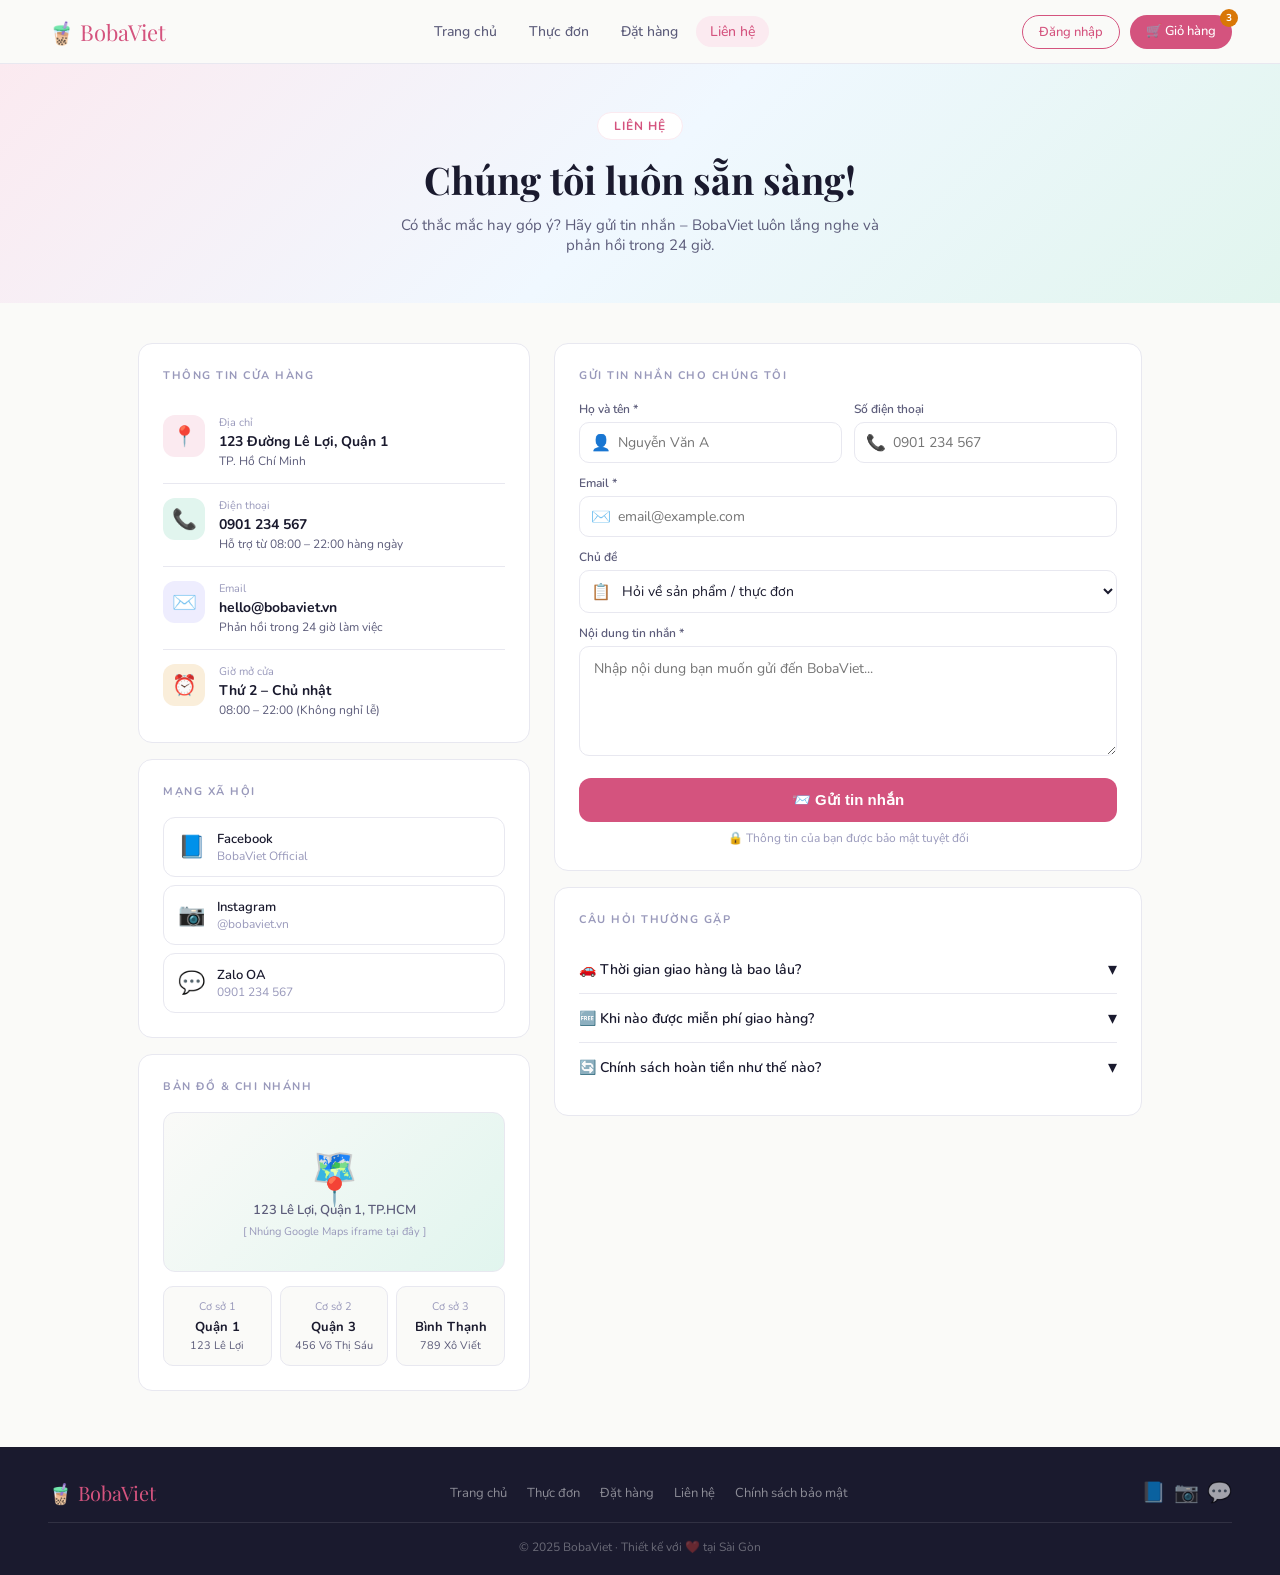
==== contact.html @ d5022494 "upcode" ====
<!DOCTYPE html>
<html lang="vi">
<head>
<meta charset="UTF-8" />
<meta name="viewport" content="width=device-width, initial-scale=1.0" />
<title>Liên Hệ – BobaViet</title>
<link rel="preconnect" href="https://fonts.googleapis.com" />
<link rel="preconnect" href="https://fonts.gstatic.com" crossorigin />
<link href="https://fonts.googleapis.com/css2?family=Playfair+Display:ital,wght@0,700;1,400&family=Nunito:wght@400;500;600;700&display=swap" rel="stylesheet" />
<style>
  *, *::before, *::after { box-sizing: border-box; margin: 0; padding: 0; }
  :root {
    --pink:#D4537E; --pink-lt:#FBEAF0; --pink-dk:#8C2A4B;
    --teal:#1A8C6E; --teal-lt:#E1F5EE;
    --amber:#D97706; --amber-lt:#FAEEDA;
    --purple:#534AB7; --purple-lt:#EEEDFE;
    --text:#1A1A2E; --text-s:#5C5C7A; --text-t:#9999BB;
    --bg:#FAFAF8; --white:#FFFFFF; --border:#E8E8F0;
    --shadow:0 4px 24px rgba(212,83,126,.12); --r:14px;
  }
  body { font-family:'Nunito',sans-serif; background:var(--bg); color:var(--text); }
  a { text-decoration:none; color:inherit; }

  /* NAV */
  nav { position:sticky;top:0;z-index:100;background:rgba(250,250,248,.92);backdrop-filter:blur(12px);border-bottom:1px solid var(--border);padding:0 48px;display:flex;align-items:center;justify-content:space-between;height:64px; }
  .nav-logo { font-family:'Playfair Display',serif;font-size:22px;color:var(--pink); }
  .nav-links { display:flex;gap:4px; }
  .nav-links a { font-size:14px;font-weight:500;padding:6px 14px;border-radius:30px;color:var(--text-s);transition:.2s; }
  .nav-links a:hover,.nav-links a.active { background:var(--pink-lt);color:var(--pink); }
  .nav-actions { display:flex;gap:10px; }
  .btn-login { font-size:13px;font-weight:500;padding:7px 16px;border-radius:30px;color:var(--pink);border:1.5px solid var(--pink); }
  .btn-cart { font-size:13px;font-weight:500;padding:7px 16px;border-radius:30px;background:var(--pink);color:#fff;position:relative; }
  .cart-badge { position:absolute;top:-6px;right:-6px;width:18px;height:18px;border-radius:50%;background:var(--amber);color:#fff;font-size:10px;font-weight:700;display:flex;align-items:center;justify-content:center; }

  /* PAGE HERO */
  .page-hero { background:linear-gradient(135deg,var(--pink-lt) 0%,#F0F8FF 50%,var(--teal-lt) 100%);padding:48px;text-align:center; }
  .page-hero .tag { display:inline-block;background:var(--white);border:1px solid var(--pink-lt);border-radius:30px;padding:5px 16px;font-size:12px;font-weight:700;color:var(--pink);letter-spacing:1px;text-transform:uppercase;margin-bottom:14px; }
  .page-hero h1 { font-family:'Playfair Display',serif;font-size:38px;color:var(--text);margin-bottom:10px; }
  .page-hero p { font-size:15px;color:var(--text-s);max-width:500px;margin:0 auto; }

  /* LAYOUT */
  .contact-layout { display:grid;grid-template-columns:1fr 1.5fr;gap:24px;padding:40px 48px;max-width:1100px;margin:0 auto;align-items:start; }

  /* INFO CARD */
  .card { background:var(--white);border:1.5px solid var(--border);border-radius:var(--r);padding:24px;margin-bottom:16px; }
  .card-title { font-size:11px;font-weight:700;letter-spacing:1.5px;text-transform:uppercase;color:var(--text-t);margin-bottom:18px; }

  .info-item { display:flex;align-items:flex-start;gap:14px;padding:14px 0;border-bottom:1px solid var(--border); }
  .info-item:last-child { border-bottom:none;padding-bottom:0; }
  .info-icon { width:42px;height:42px;border-radius:12px;display:flex;align-items:center;justify-content:center;font-size:20px;flex-shrink:0; }
  .info-label { font-size:11px;color:var(--text-t);margin-bottom:2px; }
  .info-val { font-size:14px;font-weight:700;color:var(--text); }
  .info-sub { font-size:12px;color:var(--text-s);margin-top:2px; }

  /* SOCIAL */
  .social-grid { display:flex;flex-direction:column;gap:8px; }
  .social-btn { display:flex;align-items:center;gap:12px;padding:12px 14px;border:1.5px solid var(--border);border-radius:12px;cursor:pointer;transition:.2s; }
  .social-btn:hover { border-color:var(--pink);background:var(--pink-lt); }
  .social-icon { font-size:22px; }
  .social-name { font-size:13px;font-weight:600; }
  .social-handle { font-size:12px;color:var(--text-t); }

  /* BRANCHES */
  .branch-grid { display:grid;grid-template-columns:repeat(3,1fr);gap:8px; }
  .branch-card { background:var(--bg);border:1.5px solid var(--border);border-radius:10px;padding:12px;text-align:center;cursor:pointer;transition:.2s; }
  .branch-card:hover { border-color:var(--pink);background:var(--pink-lt); }
  .branch-num { font-size:11px;color:var(--text-t);margin-bottom:4px; }
  .branch-name { font-size:13px;font-weight:700; }
  .branch-addr { font-size:11px;color:var(--text-s);margin-top:2px; }

  /* FORM */
  .form-grid { display:grid;grid-template-columns:1fr 1fr;gap:12px; }
  .field { margin-bottom:12px; }
  .field label { display:block;font-size:12px;font-weight:600;color:var(--text-s);margin-bottom:5px; }
  .input-wrap { position:relative; }
  .input-wrap .ico { position:absolute;left:12px;top:50%;transform:translateY(-50%);font-size:16px; }
  .input-wrap input, .input-wrap select {
    width:100%;padding:10px 14px 10px 38px;
    border:1.5px solid var(--border);border-radius:10px;
    font-size:14px;font-family:inherit;background:var(--white);color:var(--text);transition:.2s;
  }
  .input-wrap input:focus,.input-wrap select:focus { outline:none;border-color:var(--pink);box-shadow:0 0 0 3px var(--pink-lt); }
  textarea { width:100%;padding:12px 14px;border:1.5px solid var(--border);border-radius:10px;font-size:14px;font-family:inherit;resize:vertical;min-height:110px;color:var(--text);transition:.2s; }
  textarea:focus { outline:none;border-color:var(--pink);box-shadow:0 0 0 3px var(--pink-lt); }

  .btn-submit { width:100%;padding:13px;background:var(--pink);color:#fff;border:none;border-radius:12px;font-size:15px;font-weight:700;cursor:pointer;transition:.2s;margin-top:4px; }
  .btn-submit:hover { background:var(--pink-dk);transform:translateY(-2px);box-shadow:0 4px 20px rgba(212,83,126,.35); }

  .secure-note { text-align:center;font-size:12px;color:var(--text-t);margin-top:8px; }

  .success-box { display:none;background:var(--teal-lt);border:1.5px solid #97C459;border-radius:12px;padding:14px 16px;margin-top:12px; }
  .success-box strong { display:block;font-size:14px;color:var(--teal);margin-bottom:4px; }
  .success-box p { font-size:12px;color:#3B6D11; }

  /* MAP */
  .map-box { background:linear-gradient(135deg,var(--bg),var(--teal-lt));border:1.5px solid var(--border);border-radius:12px;height:160px;display:flex;align-items:center;justify-content:center;margin-bottom:14px;position:relative;overflow:hidden; }
  .map-placeholder { text-align:center; }
  .map-placeholder .map-icon { font-size:36px;margin-bottom:8px; }
  .map-placeholder p { font-size:13px;font-weight:600;color:var(--text-s); }
  .map-placeholder span { font-size:11px;color:var(--text-t); }
  .map-pin { position:absolute;font-size:28px;animation:bounce 2s ease-in-out infinite; }
  @keyframes bounce { 0%,100%{transform:translateY(0)} 50%{transform:translateY(-8px)} }

  footer { background:var(--text);color:rgba(255,255,255,.6);padding:32px 48px 20px; }
  .footer-inner { display:flex;justify-content:space-between;align-items:center;margin-bottom:16px;flex-wrap:wrap;gap:12px; }
  .footer-logo { font-family:'Playfair Display',serif;font-size:20px;color:var(--pink); }
  .footer-links { display:flex;gap:20px; }
  .footer-links a { font-size:13px;color:rgba(255,255,255,.5);transition:.2s; }
  .footer-links a:hover { color:var(--pink); }
  .footer-bottom { border-top:1px solid rgba(255,255,255,.1);padding-top:16px;text-align:center;font-size:12px;color:rgba(255,255,255,.35); }
</style>
</head>
<body>

<nav>
  <div class="nav-logo">🧋 BobaViet</div>
  <div class="nav-links">
    <a href="index.html">Trang chủ</a>
    <a href="menu.html">Thực đơn</a>
    <a href="order.html">Đặt hàng</a>
    <a href="contact.html" class="active">Liên hệ</a>
  </div>
  <div class="nav-actions">
    <a href="login.html" class="btn-login">Đăng nhập</a>
    <a href="order.html" class="btn-cart">🛒 Giỏ hàng <span class="cart-badge">3</span></a>
  </div>
</nav>

<!-- HERO -->
<div class="page-hero">
  <div class="tag">Liên hệ</div>
  <h1>Chúng tôi luôn sẵn sàng!</h1>
  <p>Có thắc mắc hay góp ý? Hãy gửi tin nhắn – BobaViet luôn lắng nghe và phản hồi trong 24 giờ.</p>
</div>

<div class="contact-layout">
  <!-- LEFT: INFO -->
  <div>
    <div class="card">
      <div class="card-title">Thông tin cửa hàng</div>
      <div class="info-item">
        <div class="info-icon" style="background:var(--pink-lt);">📍</div>
        <div>
          <div class="info-label">Địa chỉ</div>
          <div class="info-val">123 Đường Lê Lợi, Quận 1</div>
          <div class="info-sub">TP. Hồ Chí Minh</div>
        </div>
      </div>
      <div class="info-item">
        <div class="info-icon" style="background:var(--teal-lt);">📞</div>
        <div>
          <div class="info-label">Điện thoại</div>
          <div class="info-val">0901 234 567</div>
          <div class="info-sub">Hỗ trợ từ 08:00 – 22:00 hàng ngày</div>
        </div>
      </div>
      <div class="info-item">
        <div class="info-icon" style="background:var(--purple-lt);">✉️</div>
        <div>
          <div class="info-label">Email</div>
          <div class="info-val">hello@bobaviet.vn</div>
          <div class="info-sub">Phản hồi trong 24 giờ làm việc</div>
        </div>
      </div>
      <div class="info-item">
        <div class="info-icon" style="background:var(--amber-lt);">⏰</div>
        <div>
          <div class="info-label">Giờ mở cửa</div>
          <div class="info-val">Thứ 2 – Chủ nhật</div>
          <div class="info-sub">08:00 – 22:00 (Không nghỉ lễ)</div>
        </div>
      </div>
    </div>

    <div class="card">
      <div class="card-title">Mạng xã hội</div>
      <div class="social-grid">
        <div class="social-btn">
          <div class="social-icon">📘</div>
          <div>
            <div class="social-name">Facebook</div>
            <div class="social-handle">BobaViet Official</div>
          </div>
        </div>
        <div class="social-btn">
          <div class="social-icon">📷</div>
          <div>
            <div class="social-name">Instagram</div>
            <div class="social-handle">@bobaviet.vn</div>
          </div>
        </div>
        <div class="social-btn">
          <div class="social-icon">💬</div>
          <div>
            <div class="social-name">Zalo OA</div>
            <div class="social-handle">0901 234 567</div>
          </div>
        </div>
      </div>
    </div>

    <div class="card">
      <div class="card-title">Bản đồ & Chi nhánh</div>
      <div class="map-box">
        <div class="map-pin">📍</div>
        <div class="map-placeholder">
          <div class="map-icon">🗺️</div>
          <p>123 Lê Lợi, Quận 1, TP.HCM</p>
          <span>[ Nhúng Google Maps iframe tại đây ]</span>
        </div>
      </div>
      <div class="branch-grid">
        <div class="branch-card">
          <div class="branch-num">Cơ sở 1</div>
          <div class="branch-name">Quận 1</div>
          <div class="branch-addr">123 Lê Lợi</div>
        </div>
        <div class="branch-card">
          <div class="branch-num">Cơ sở 2</div>
          <div class="branch-name">Quận 3</div>
          <div class="branch-addr">456 Võ Thị Sáu</div>
        </div>
        <div class="branch-card">
          <div class="branch-num">Cơ sở 3</div>
          <div class="branch-name">Bình Thạnh</div>
          <div class="branch-addr">789 Xô Viết</div>
        </div>
      </div>
    </div>
  </div>

  <!-- RIGHT: FORM -->
  <div>
    <div class="card">
      <div class="card-title">Gửi tin nhắn cho chúng tôi</div>
      <div class="form-grid">
        <div class="field">
          <label>Họ và tên *</label>
          <div class="input-wrap">
            <span class="ico">👤</span>
            <input type="text" placeholder="Nguyễn Văn A" />
          </div>
        </div>
        <div class="field">
          <label>Số điện thoại</label>
          <div class="input-wrap">
            <span class="ico">📞</span>
            <input type="text" placeholder="0901 234 567" />
          </div>
        </div>
      </div>
      <div class="field">
        <label>Email *</label>
        <div class="input-wrap">
          <span class="ico">✉️</span>
          <input type="email" placeholder="email@example.com" />
        </div>
      </div>
      <div class="field">
        <label>Chủ đề</label>
        <div class="input-wrap">
          <span class="ico">📋</span>
          <select>
            <option>Hỏi về sản phẩm / thực đơn</option>
            <option>Khiếu nại đơn hàng</option>
            <option>Hợp tác / nhượng quyền</option>
            <option>Góp ý dịch vụ</option>
            <option>Khác</option>
          </select>
        </div>
      </div>
      <div class="field">
        <label>Nội dung tin nhắn *</label>
        <textarea placeholder="Nhập nội dung bạn muốn gửi đến BobaViet..."></textarea>
      </div>
      <button class="btn-submit" onclick="sendMessage()">📨 Gửi tin nhắn</button>
      <div class="secure-note">🔒 Thông tin của bạn được bảo mật tuyệt đối</div>

      <div class="success-box" id="success-box">
        <strong>✅ Gửi thành công!</strong>
        <p>Cảm ơn bạn đã liên hệ. Đội ngũ BobaViet sẽ phản hồi trong vòng 24 giờ.</p>
      </div>
    </div>

    <!-- FAQ -->
    <div class="card">
      <div class="card-title">Câu hỏi thường gặp</div>
      <div id="faq-list">
        <div class="faq-item" style="border-bottom:1px solid var(--border);padding:12px 0;cursor:pointer;" onclick="toggleFaq(this)">
          <div style="display:flex;justify-content:space-between;align-items:center;">
            <span style="font-size:14px;font-weight:600;">🚗 Thời gian giao hàng là bao lâu?</span>
            <span class="faq-arrow" style="font-size:18px;transition:.2s;">▾</span>
          </div>
          <div class="faq-answer" style="display:none;font-size:13px;color:var(--text-s);margin-top:8px;line-height:1.6;">Thông thường 30–45 phút tùy khu vực. Giờ cao điểm có thể lâu hơn. Chúng tôi sẽ thông báo qua SMS.</div>
        </div>
        <div class="faq-item" style="border-bottom:1px solid var(--border);padding:12px 0;cursor:pointer;" onclick="toggleFaq(this)">
          <div style="display:flex;justify-content:space-between;align-items:center;">
            <span style="font-size:14px;font-weight:600;">🆓 Khi nào được miễn phí giao hàng?</span>
            <span class="faq-arrow" style="font-size:18px;transition:.2s;">▾</span>
          </div>
          <div class="faq-answer" style="display:none;font-size:13px;color:var(--text-s);margin-top:8px;line-height:1.6;">Đơn hàng từ 100.000đ trở lên được miễn phí giao hàng trong bán kính 5km từ cửa hàng.</div>
        </div>
        <div class="faq-item" style="padding:12px 0;cursor:pointer;" onclick="toggleFaq(this)">
          <div style="display:flex;justify-content:space-between;align-items:center;">
            <span style="font-size:14px;font-weight:600;">🔄 Chính sách hoàn tiền như thế nào?</span>
            <span class="faq-arrow" style="font-size:18px;transition:.2s;">▾</span>
          </div>
          <div class="faq-answer" style="display:none;font-size:13px;color:var(--text-s);margin-top:8px;line-height:1.6;">Hoàn tiền 100% nếu sản phẩm không đúng yêu cầu hoặc chất lượng kém. Liên hệ hotline trong 30 phút nhận hàng.</div>
        </div>
      </div>
    </div>
  </div>
</div>

<footer>
  <div class="footer-inner">
    <div class="footer-logo">🧋 BobaViet</div>
    <div class="footer-links">
      <a href="index.html">Trang chủ</a>
      <a href="menu.html">Thực đơn</a>
      <a href="order.html">Đặt hàng</a>
      <a href="contact.html">Liên hệ</a>
      <a href="#">Chính sách bảo mật</a>
    </div>
    <div style="display:flex;gap:8px;">
      <span style="font-size:20px;cursor:pointer;">📘</span>
      <span style="font-size:20px;cursor:pointer;">📷</span>
      <span style="font-size:20px;cursor:pointer;">💬</span>
    </div>
  </div>
  <div class="footer-bottom">© 2025 BobaViet · Thiết kế với ❤️ tại Sài Gòn</div>
</footer>

<script>
  function sendMessage() {
    const box = document.getElementById('success-box');
    box.style.display = 'block';
    setTimeout(() => { box.style.display = 'none'; }, 5000);
  }
  function toggleFaq(item) {
    const answer = item.querySelector('.faq-answer');
    const arrow = item.querySelector('.faq-arrow');
    const open = answer.style.display === 'block';
    answer.style.display = open ? 'none' : 'block';
    arrow.style.transform = open ? 'rotate(0deg)' : 'rotate(180deg)';
  }
</script>
</body>
</html>
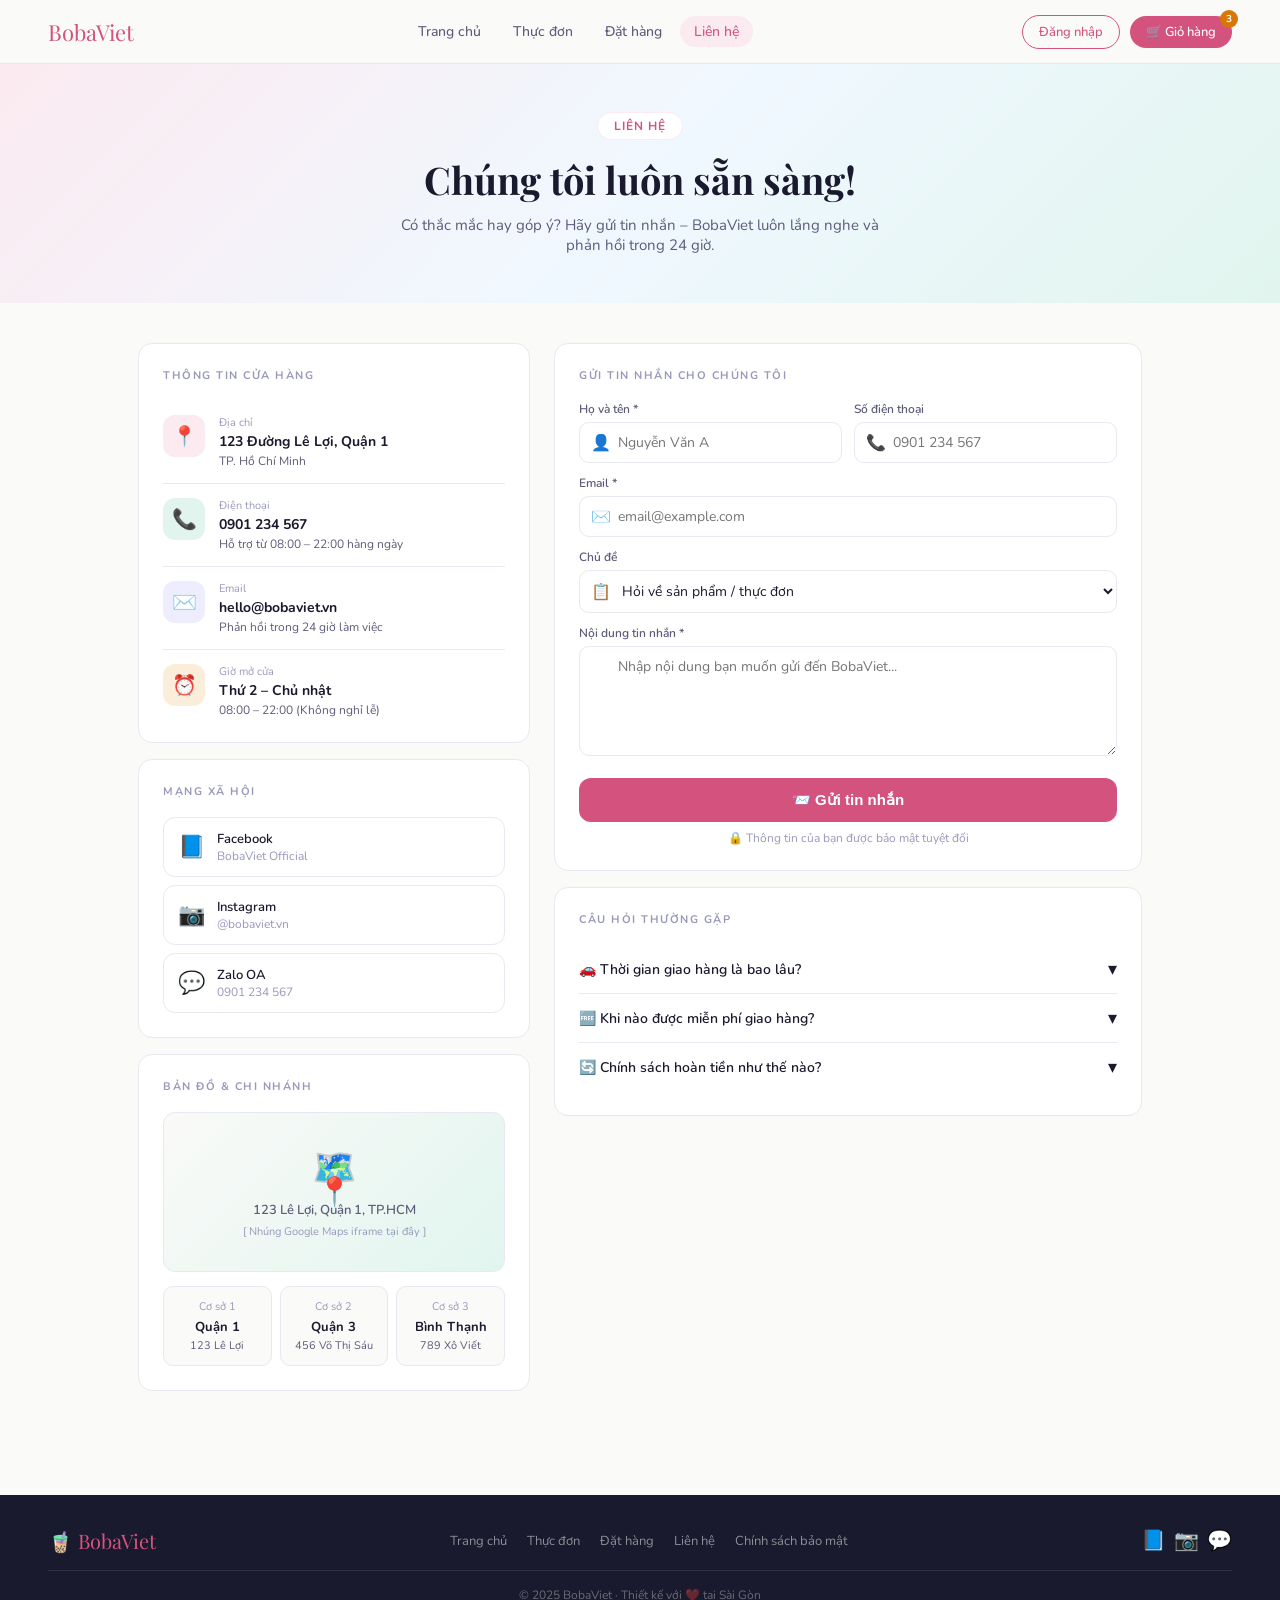
==== commit fda92d33: "upcode" ====
--- a/contact.html
+++ b/contact.html
@@ -7,113 +7,12 @@
 <link rel="preconnect" href="https://fonts.googleapis.com" />
 <link rel="preconnect" href="https://fonts.gstatic.com" crossorigin />
 <link href="https://fonts.googleapis.com/css2?family=Playfair+Display:ital,wght@0,700;1,400&family=Nunito:wght@400;500;600;700&display=swap" rel="stylesheet" />
-<style>
-  *, *::before, *::after { box-sizing: border-box; margin: 0; padding: 0; }
-  :root {
-    --pink:#D4537E; --pink-lt:#FBEAF0; --pink-dk:#8C2A4B;
-    --teal:#1A8C6E; --teal-lt:#E1F5EE;
-    --amber:#D97706; --amber-lt:#FAEEDA;
-    --purple:#534AB7; --purple-lt:#EEEDFE;
-    --text:#1A1A2E; --text-s:#5C5C7A; --text-t:#9999BB;
-    --bg:#FAFAF8; --white:#FFFFFF; --border:#E8E8F0;
-    --shadow:0 4px 24px rgba(212,83,126,.12); --r:14px;
-  }
-  body { font-family:'Nunito',sans-serif; background:var(--bg); color:var(--text); }
-  a { text-decoration:none; color:inherit; }
-
-  /* NAV */
-  nav { position:sticky;top:0;z-index:100;background:rgba(250,250,248,.92);backdrop-filter:blur(12px);border-bottom:1px solid var(--border);padding:0 48px;display:flex;align-items:center;justify-content:space-between;height:64px; }
-  .nav-logo { font-family:'Playfair Display',serif;font-size:22px;color:var(--pink); }
-  .nav-links { display:flex;gap:4px; }
-  .nav-links a { font-size:14px;font-weight:500;padding:6px 14px;border-radius:30px;color:var(--text-s);transition:.2s; }
-  .nav-links a:hover,.nav-links a.active { background:var(--pink-lt);color:var(--pink); }
-  .nav-actions { display:flex;gap:10px; }
-  .btn-login { font-size:13px;font-weight:500;padding:7px 16px;border-radius:30px;color:var(--pink);border:1.5px solid var(--pink); }
-  .btn-cart { font-size:13px;font-weight:500;padding:7px 16px;border-radius:30px;background:var(--pink);color:#fff;position:relative; }
-  .cart-badge { position:absolute;top:-6px;right:-6px;width:18px;height:18px;border-radius:50%;background:var(--amber);color:#fff;font-size:10px;font-weight:700;display:flex;align-items:center;justify-content:center; }
-
-  /* PAGE HERO */
-  .page-hero { background:linear-gradient(135deg,var(--pink-lt) 0%,#F0F8FF 50%,var(--teal-lt) 100%);padding:48px;text-align:center; }
-  .page-hero .tag { display:inline-block;background:var(--white);border:1px solid var(--pink-lt);border-radius:30px;padding:5px 16px;font-size:12px;font-weight:700;color:var(--pink);letter-spacing:1px;text-transform:uppercase;margin-bottom:14px; }
-  .page-hero h1 { font-family:'Playfair Display',serif;font-size:38px;color:var(--text);margin-bottom:10px; }
-  .page-hero p { font-size:15px;color:var(--text-s);max-width:500px;margin:0 auto; }
-
-  /* LAYOUT */
-  .contact-layout { display:grid;grid-template-columns:1fr 1.5fr;gap:24px;padding:40px 48px;max-width:1100px;margin:0 auto;align-items:start; }
-
-  /* INFO CARD */
-  .card { background:var(--white);border:1.5px solid var(--border);border-radius:var(--r);padding:24px;margin-bottom:16px; }
-  .card-title { font-size:11px;font-weight:700;letter-spacing:1.5px;text-transform:uppercase;color:var(--text-t);margin-bottom:18px; }
-
-  .info-item { display:flex;align-items:flex-start;gap:14px;padding:14px 0;border-bottom:1px solid var(--border); }
-  .info-item:last-child { border-bottom:none;padding-bottom:0; }
-  .info-icon { width:42px;height:42px;border-radius:12px;display:flex;align-items:center;justify-content:center;font-size:20px;flex-shrink:0; }
-  .info-label { font-size:11px;color:var(--text-t);margin-bottom:2px; }
-  .info-val { font-size:14px;font-weight:700;color:var(--text); }
-  .info-sub { font-size:12px;color:var(--text-s);margin-top:2px; }
-
-  /* SOCIAL */
-  .social-grid { display:flex;flex-direction:column;gap:8px; }
-  .social-btn { display:flex;align-items:center;gap:12px;padding:12px 14px;border:1.5px solid var(--border);border-radius:12px;cursor:pointer;transition:.2s; }
-  .social-btn:hover { border-color:var(--pink);background:var(--pink-lt); }
-  .social-icon { font-size:22px; }
-  .social-name { font-size:13px;font-weight:600; }
-  .social-handle { font-size:12px;color:var(--text-t); }
-
-  /* BRANCHES */
-  .branch-grid { display:grid;grid-template-columns:repeat(3,1fr);gap:8px; }
-  .branch-card { background:var(--bg);border:1.5px solid var(--border);border-radius:10px;padding:12px;text-align:center;cursor:pointer;transition:.2s; }
-  .branch-card:hover { border-color:var(--pink);background:var(--pink-lt); }
-  .branch-num { font-size:11px;color:var(--text-t);margin-bottom:4px; }
-  .branch-name { font-size:13px;font-weight:700; }
-  .branch-addr { font-size:11px;color:var(--text-s);margin-top:2px; }
-
-  /* FORM */
-  .form-grid { display:grid;grid-template-columns:1fr 1fr;gap:12px; }
-  .field { margin-bottom:12px; }
-  .field label { display:block;font-size:12px;font-weight:600;color:var(--text-s);margin-bottom:5px; }
-  .input-wrap { position:relative; }
-  .input-wrap .ico { position:absolute;left:12px;top:50%;transform:translateY(-50%);font-size:16px; }
-  .input-wrap input, .input-wrap select {
-    width:100%;padding:10px 14px 10px 38px;
-    border:1.5px solid var(--border);border-radius:10px;
-    font-size:14px;font-family:inherit;background:var(--white);color:var(--text);transition:.2s;
-  }
-  .input-wrap input:focus,.input-wrap select:focus { outline:none;border-color:var(--pink);box-shadow:0 0 0 3px var(--pink-lt); }
-  textarea { width:100%;padding:12px 14px;border:1.5px solid var(--border);border-radius:10px;font-size:14px;font-family:inherit;resize:vertical;min-height:110px;color:var(--text);transition:.2s; }
-  textarea:focus { outline:none;border-color:var(--pink);box-shadow:0 0 0 3px var(--pink-lt); }
-
-  .btn-submit { width:100%;padding:13px;background:var(--pink);color:#fff;border:none;border-radius:12px;font-size:15px;font-weight:700;cursor:pointer;transition:.2s;margin-top:4px; }
-  .btn-submit:hover { background:var(--pink-dk);transform:translateY(-2px);box-shadow:0 4px 20px rgba(212,83,126,.35); }
-
-  .secure-note { text-align:center;font-size:12px;color:var(--text-t);margin-top:8px; }
-
-  .success-box { display:none;background:var(--teal-lt);border:1.5px solid #97C459;border-radius:12px;padding:14px 16px;margin-top:12px; }
-  .success-box strong { display:block;font-size:14px;color:var(--teal);margin-bottom:4px; }
-  .success-box p { font-size:12px;color:#3B6D11; }
-
-  /* MAP */
-  .map-box { background:linear-gradient(135deg,var(--bg),var(--teal-lt));border:1.5px solid var(--border);border-radius:12px;height:160px;display:flex;align-items:center;justify-content:center;margin-bottom:14px;position:relative;overflow:hidden; }
-  .map-placeholder { text-align:center; }
-  .map-placeholder .map-icon { font-size:36px;margin-bottom:8px; }
-  .map-placeholder p { font-size:13px;font-weight:600;color:var(--text-s); }
-  .map-placeholder span { font-size:11px;color:var(--text-t); }
-  .map-pin { position:absolute;font-size:28px;animation:bounce 2s ease-in-out infinite; }
-  @keyframes bounce { 0%,100%{transform:translateY(0)} 50%{transform:translateY(-8px)} }
-
-  footer { background:var(--text);color:rgba(255,255,255,.6);padding:32px 48px 20px; }
-  .footer-inner { display:flex;justify-content:space-between;align-items:center;margin-bottom:16px;flex-wrap:wrap;gap:12px; }
-  .footer-logo { font-family:'Playfair Display',serif;font-size:20px;color:var(--pink); }
-  .footer-links { display:flex;gap:20px; }
-  .footer-links a { font-size:13px;color:rgba(255,255,255,.5);transition:.2s; }
-  .footer-links a:hover { color:var(--pink); }
-  .footer-bottom { border-top:1px solid rgba(255,255,255,.1);padding-top:16px;text-align:center;font-size:12px;color:rgba(255,255,255,.35); }
-</style>
+<link rel="stylesheet" href="style.css" />
 </head>
-<body>
+<body class="page-contact">
 
 <nav>
-  <div class="nav-logo">🧋 BobaViet</div>
+  <div class="nav-logo">BobaViet</div>
   <div class="nav-links">
     <a href="index.html">Trang chủ</a>
     <a href="menu.html">Thực đơn</a>
--- a/style.css
+++ b/style.css
@@ -0,0 +1,2485 @@
+*,
+*::before,
+*::after {
+    box-sizing: border-box;
+    margin: 0;
+    padding: 0;
+}
+
+/* Conflict resolved for :root */
+:root {
+    --pink: #D4537E;
+    --pink-lt: #FBEAF0;
+    --pink-dk: #8C2A4B;
+    --teal: #1A8C6E;
+    --teal-lt: #E1F5EE;
+    --amber: #D97706;
+    --amber-lt: #FAEEDA;
+    --purple: #534AB7;
+    --purple-lt: #EEEDFE;
+    --text: #1A1A2E;
+    --text-s: #5C5C7A;
+    --text-t: #9999BB;
+    --bg: #FAFAF8;
+    --white: #FFFFFF;
+    --border: #E8E8F0;
+    --shadow: 0 4px 24px rgba(212, 83, 126, .12);
+    --r: 14px;
+}
+
+body.page-login {
+    --pink: #D4537E;
+    --pink-lt: #FBEAF0;
+    --pink-dk: #8C2A4B;
+    --teal: #1A8C6E;
+    --teal-lt: #EAF3DE;
+    --amber: #D97706;
+    --purple: #534AB7;
+    --purple-lt: #EEEDFE;
+    --text: #1A1A2E;
+    --text-s: #5C5C7A;
+    --text-t: #9999BB;
+    --bg: #FAFAF8;
+    --white: #FFFFFF;
+    --border: #E8E8F0;
+    --shadow: 0 8px 40px rgba(212, 83, 126, .15);
+    --r: 16px;
+}
+
+body.page-order {
+    --pink: #D4537E;
+    --pink-lt: #FBEAF0;
+    --pink-dk: #8C2A4B;
+    --teal: #1A8C6E;
+    --teal-lt: #EAF3DE;
+    --amber: #D97706;
+    --amber-lt: #FAEEDA;
+    --purple: #534AB7;
+    --purple-lt: #EEEDFE;
+    --text: #1A1A2E;
+    --text-s: #5C5C7A;
+    --text-t: #9999BB;
+    --bg: #FAFAF8;
+    --white: #FFFFFF;
+    --border: #E8E8F0;
+    --shadow: 0 4px 24px rgba(212, 83, 126, .12);
+    --r: 14px;
+}
+
+/* Conflict resolved for body */
+body {
+    font-family: "Nunito", sans-serif;
+    background: var(--bg);
+    color: var(--text);
+}
+
+body.page-index {
+    font-family: "Nunito", sans-serif;
+    background: var(--bg);
+    color: var(--text);
+    line-height: 1.6;
+}
+
+body.page-login {
+    font-family: "Nunito", sans-serif;
+    background: var(--bg);
+    color: var(--text);
+    min-height: 100vh;
+    display: flex;
+    flex-direction: column;
+}
+
+a {
+    text-decoration: none;
+    color: inherit;
+}
+
+/* Conflict resolved for nav */
+nav {
+    position: sticky;
+    top: 0;
+    z-index: 100;
+    background: rgba(250, 250, 248, .92);
+    backdrop-filter: blur(12px);
+    border-bottom: 1px solid var(--border);
+    padding: 0 48px;
+    display: flex;
+    align-items: center;
+    justify-content: space-between;
+    height: 64px;
+}
+
+.page-index nav {
+    position: sticky;
+    top: 0;
+    z-index: 100;
+    background: rgba(250, 250, 248, .92);
+    backdrop-filter: blur(12px);
+    border-bottom: 1px solid var(--border);
+    padding: 0 48px;
+    display: flex;
+    align-items: center;
+    justify-content: space-between;
+    gap: 24px;
+    height: 64px;
+}
+
+.page-menu nav {
+    position: sticky;
+    top: 0;
+    z-index: 100;
+    background: rgba(250, 250, 248, .92);
+    backdrop-filter: blur(12px);
+    border-bottom: 1px solid var(--border);
+    padding: 0 48px;
+    display: flex;
+    align-items: center;
+    justify-content: space-between;
+    gap: 24px;
+    height: 64px;
+}
+
+.page-login nav {
+    background: var(--white);
+    border-bottom: 1px solid var(--border);
+    padding: 0 48px;
+    display: flex;
+    align-items: center;
+    justify-content: space-between;
+    height: 64px;
+    flex-shrink: 0;
+}
+
+/* Conflict resolved for .nav-logo */
+.nav-logo {
+    font-family: "Playfair Display", serif;
+    font-size: 22px;
+    color: var(--pink);
+}
+
+.page-index .nav-logo {
+    font-family: "Playfair Display", serif;
+    font-size: 22px;
+    color: var(--pink);
+    letter-spacing: -.5px;
+}
+
+.nav-links {
+    display: flex;
+    gap: 4px;
+}
+
+.nav-links a {
+    font-size: 14px;
+    font-weight: 500;
+    padding: 6px 14px;
+    border-radius: 30px;
+    color: var(--text-s);
+    transition: .2s;
+}
+
+.nav-links a:hover,
+.nav-links a.active {
+    background: var(--pink-lt);
+    color: var(--pink);
+}
+
+/* Conflict resolved for .nav-actions */
+.nav-actions {
+    display: flex;
+    align-items: center;
+    gap: 10px;
+}
+
+.page-contact .nav-actions {
+    display: flex;
+    gap: 10px;
+}
+
+/* Conflict resolved for .btn-login */
+.btn-login {
+    font-size: 13px;
+    font-weight: 500;
+    padding: 7px 16px;
+    border-radius: 30px;
+    color: var(--pink);
+    border: 1.5px solid var(--pink);
+}
+
+.page-index .btn-login {
+    color: var(--pink);
+    border: 1.5px solid var(--pink);
+}
+
+/* Conflict resolved for .btn-cart */
+.btn-cart {
+    font-size: 13px;
+    font-weight: 500;
+    padding: 7px 16px;
+    border-radius: 30px;
+    background: var(--pink);
+    color: #fff;
+    position: relative;
+}
+
+.page-index .btn-cart {
+    background: var(--pink);
+    color: #fff;
+    position: relative;
+}
+
+.cart-badge {
+    position: absolute;
+    top: -6px;
+    right: -6px;
+    width: 18px;
+    height: 18px;
+    border-radius: 50%;
+    background: var(--amber);
+    color: #fff;
+    font-size: 10px;
+    font-weight: 700;
+    display: flex;
+    align-items: center;
+    justify-content: center;
+}
+
+/* Conflict resolved for .page-hero */
+.page-hero {
+    background: linear-gradient(135deg, var(--pink-lt) 0%, #F0F8FF 50%, var(--teal-lt) 100%);
+    padding: 48px;
+    text-align: center;
+}
+
+.page-menu .page-hero {
+    background: linear-gradient(135deg, #FBEAF0 0%, #F0E8FF 100%);
+    padding: 40px 48px;
+    display: flex;
+    align-items: center;
+    justify-content: space-between;
+}
+
+.page-hero .tag {
+    display: inline-block;
+    background: var(--white);
+    border: 1px solid var(--pink-lt);
+    border-radius: 30px;
+    padding: 5px 16px;
+    font-size: 12px;
+    font-weight: 700;
+    color: var(--pink);
+    letter-spacing: 1px;
+    text-transform: uppercase;
+    margin-bottom: 14px;
+}
+
+/* Conflict resolved for .page-hero h1 */
+.page-hero h1 {
+    font-family: "Playfair Display", serif;
+    font-size: 38px;
+    color: var(--text);
+    margin-bottom: 10px;
+}
+
+.page-menu .page-hero h1 {
+    font-family: "Playfair Display", serif;
+    font-size: 36px;
+    color: var(--text);
+    margin-bottom: 6px;
+}
+
+/* Conflict resolved for .page-hero p */
+.page-hero p {
+    font-size: 15px;
+    color: var(--text-s);
+    max-width: 500px;
+    margin: 0 auto;
+}
+
+.page-menu .page-hero p {
+    font-size: 14px;
+    color: var(--text-s);
+}
+
+.contact-layout {
+    display: grid;
+    grid-template-columns: 1fr 1.5fr;
+    gap: 24px;
+    padding: 40px 48px;
+    max-width: 1100px;
+    margin: 0 auto;
+    align-items: start;
+}
+
+.card {
+    background: var(--white);
+    border: 1.5px solid var(--border);
+    border-radius: var(--r);
+    padding: 24px;
+    margin-bottom: 16px;
+}
+
+/* Conflict resolved for .card-title */
+.card-title {
+    font-size: 11px;
+    font-weight: 700;
+    letter-spacing: 1.5px;
+    text-transform: uppercase;
+    color: var(--text-t);
+    margin-bottom: 18px;
+}
+
+.page-order .card-title {
+    font-size: 11px;
+    font-weight: 700;
+    letter-spacing: 1.5px;
+    text-transform: uppercase;
+    color: var(--text-t);
+    margin-bottom: 18px;
+    display: flex;
+    align-items: center;
+    gap: 8px;
+}
+
+.info-item {
+    display: flex;
+    align-items: flex-start;
+    gap: 14px;
+    padding: 14px 0;
+    border-bottom: 1px solid var(--border);
+}
+
+.info-item:last-child {
+    border-bottom: none;
+    padding-bottom: 0;
+}
+
+.info-icon {
+    width: 42px;
+    height: 42px;
+    border-radius: 12px;
+    display: flex;
+    align-items: center;
+    justify-content: center;
+    font-size: 20px;
+    flex-shrink: 0;
+}
+
+.info-label {
+    font-size: 11px;
+    color: var(--text-t);
+    margin-bottom: 2px;
+}
+
+.info-val {
+    font-size: 14px;
+    font-weight: 700;
+    color: var(--text);
+}
+
+.info-sub {
+    font-size: 12px;
+    color: var(--text-s);
+    margin-top: 2px;
+}
+
+.social-grid {
+    display: flex;
+    flex-direction: column;
+    gap: 8px;
+}
+
+/* Conflict resolved for .social-btn */
+.social-btn {
+    display: flex;
+    align-items: center;
+    gap: 12px;
+    padding: 12px 14px;
+    border: 1.5px solid var(--border);
+    border-radius: 12px;
+    cursor: pointer;
+    transition: .2s;
+}
+
+.page-index .social-btn {
+    width: 34px;
+    height: 34px;
+    border-radius: 50%;
+    background: rgba(255, 255, 255, .1);
+    display: flex;
+    align-items: center;
+    justify-content: center;
+    font-size: 16px;
+    transition: .2s;
+}
+
+.page-login .social-btn {
+    display: flex;
+    align-items: center;
+    justify-content: center;
+    gap: 10px;
+    width: 100%;
+    padding: 10px;
+    border: 1.5px solid var(--border);
+    border-radius: 10px;
+    font-size: 13px;
+    font-weight: 600;
+    cursor: pointer;
+    background: var(--white);
+    color: var(--text);
+    transition: .2s;
+    margin-bottom: 8px;
+}
+
+/* Conflict resolved for .social-btn:hover */
+.social-btn:hover {
+    border-color: var(--pink);
+    background: var(--pink-lt);
+}
+
+.page-index .social-btn:hover {
+    background: var(--pink);
+}
+
+/* Conflict resolved for .social-icon */
+.social-icon {
+    font-size: 22px;
+}
+
+.page-login .social-icon {
+    font-size: 18px;
+}
+
+.social-name {
+    font-size: 13px;
+    font-weight: 600;
+}
+
+.social-handle {
+    font-size: 12px;
+    color: var(--text-t);
+}
+
+.branch-grid {
+    display: grid;
+    grid-template-columns: repeat(3, 1fr);
+    gap: 8px;
+}
+
+.branch-card {
+    background: var(--bg);
+    border: 1.5px solid var(--border);
+    border-radius: 10px;
+    padding: 12px;
+    text-align: center;
+    cursor: pointer;
+    transition: .2s;
+}
+
+.branch-card:hover {
+    border-color: var(--pink);
+    background: var(--pink-lt);
+}
+
+.branch-num {
+    font-size: 11px;
+    color: var(--text-t);
+    margin-bottom: 4px;
+}
+
+.branch-name {
+    font-size: 13px;
+    font-weight: 700;
+}
+
+.branch-addr {
+    font-size: 11px;
+    color: var(--text-s);
+    margin-top: 2px;
+}
+
+.form-grid {
+    display: grid;
+    grid-template-columns: 1fr 1fr;
+    gap: 12px;
+}
+
+/* Conflict resolved for .field */
+.field {
+    margin-bottom: 12px;
+}
+
+.page-login .field {
+    margin-bottom: 13px;
+}
+
+.field label {
+    display: block;
+    font-size: 12px;
+    font-weight: 600;
+    color: var(--text-s);
+    margin-bottom: 5px;
+}
+
+.input-wrap {
+    position: relative;
+}
+
+/* Conflict resolved for .input-wrap .ico */
+.input-wrap .ico {
+    position: absolute;
+    left: 12px;
+    top: 50%;
+    transform: translateY(-50%);
+    font-size: 16px;
+}
+
+.page-login .input-wrap .ico {
+    position: absolute;
+    left: 13px;
+    top: 50%;
+    transform: translateY(-50%);
+    font-size: 16px;
+}
+
+.input-wrap input,
+.input-wrap select {
+    width: 100%;
+    padding: 10px 14px 10px 38px;
+    border: 1.5px solid var(--border);
+    border-radius: 10px;
+    font-size: 14px;
+    font-family: inherit;
+    background: var(--white);
+    color: var(--text);
+    transition: .2s;
+}
+
+.input-wrap input:focus,
+.input-wrap select:focus {
+    outline: none;
+    border-color: var(--pink);
+    box-shadow: 0 0 0 3px var(--pink-lt);
+}
+
+/* Conflict resolved for textarea */
+textarea {
+    width: 100%;
+    padding: 12px 14px;
+    border: 1.5px solid var(--border);
+    border-radius: 10px;
+    font-size: 14px;
+    font-family: inherit;
+    resize: vertical;
+    min-height: 110px;
+    color: var(--text);
+    transition: .2s;
+}
+
+.page-order textarea {
+    padding: 10px 14px;
+    resize: vertical;
+    min-height: 80px;
+}
+
+textarea:focus {
+    outline: none;
+    border-color: var(--pink);
+    box-shadow: 0 0 0 3px var(--pink-lt);
+}
+
+/* Conflict resolved for .btn-submit */
+.btn-submit {
+    width: 100%;
+    padding: 13px;
+    background: var(--pink);
+    color: #fff;
+    border: none;
+    border-radius: 12px;
+    font-size: 15px;
+    font-weight: 700;
+    cursor: pointer;
+    transition: .2s;
+    margin-top: 4px;
+}
+
+.page-login .btn-submit {
+    width: 100%;
+    padding: 12px;
+    background: var(--pink);
+    color: #fff;
+    border: none;
+    border-radius: 12px;
+    font-size: 15px;
+    font-weight: 700;
+    cursor: pointer;
+    transition: .2s;
+    margin-bottom: 12px;
+}
+
+.page-order .btn-submit {
+    display: block;
+    width: 100%;
+    padding: 14px;
+    background: var(--pink);
+    color: #fff;
+    border: none;
+    border-radius: 12px;
+    font-size: 15px;
+    font-weight: 700;
+    cursor: pointer;
+    transition: .2s;
+    margin-top: 14px;
+    letter-spacing: .3px;
+}
+
+.btn-submit:hover {
+    background: var(--pink-dk);
+    transform: translateY(-2px);
+    box-shadow: 0 4px 20px rgba(212, 83, 126, .35);
+}
+
+.secure-note {
+    text-align: center;
+    font-size: 12px;
+    color: var(--text-t);
+    margin-top: 8px;
+}
+
+.success-box {
+    display: none;
+    background: var(--teal-lt);
+    border: 1.5px solid #97C459;
+    border-radius: 12px;
+    padding: 14px 16px;
+    margin-top: 12px;
+}
+
+.success-box strong {
+    display: block;
+    font-size: 14px;
+    color: var(--teal);
+    margin-bottom: 4px;
+}
+
+.success-box p {
+    font-size: 12px;
+    color: #3B6D11;
+}
+
+.map-box {
+    background: linear-gradient(135deg, var(--bg), var(--teal-lt));
+    border: 1.5px solid var(--border);
+    border-radius: 12px;
+    height: 160px;
+    display: flex;
+    align-items: center;
+    justify-content: center;
+    margin-bottom: 14px;
+    position: relative;
+    overflow: hidden;
+}
+
+.map-placeholder {
+    text-align: center;
+}
+
+.map-placeholder .map-icon {
+    font-size: 36px;
+    margin-bottom: 8px;
+}
+
+.map-placeholder p {
+    font-size: 13px;
+    font-weight: 600;
+    color: var(--text-s);
+}
+
+.map-placeholder span {
+    font-size: 11px;
+    color: var(--text-t);
+}
+
+.map-pin {
+    position: absolute;
+    font-size: 28px;
+    animation: bounce 2s ease-in-out infinite;
+}
+
+@keyframes bounce {
+
+    0%,
+    100% {
+        transform: translateY(0)
+    }
+
+    50% {
+        transform: translateY(-8px)
+    }
+}
+
+/* Conflict resolved for footer */
+footer {
+    background: var(--text);
+    color: rgba(255, 255, 255, .6);
+    text-align: center;
+    padding: 20px;
+    font-size: 13px;
+    margin-top: 48px;
+}
+
+.page-contact footer {
+    background: var(--text);
+    color: rgba(255, 255, 255, .6);
+    padding: 32px 48px 20px;
+}
+
+.page-index footer {
+    background: var(--text);
+    color: rgba(255, 255, 255, .8);
+    padding: 48px 48px 24px;
+}
+
+.page-login footer {
+    background: var(--text);
+    color: rgba(255, 255, 255, .5);
+    text-align: center;
+    padding: 16px;
+    font-size: 12px;
+    flex-shrink: 0;
+}
+
+.footer-inner {
+    display: flex;
+    justify-content: space-between;
+    align-items: center;
+    margin-bottom: 16px;
+    flex-wrap: wrap;
+    gap: 12px;
+}
+
+/* Conflict resolved for .footer-logo */
+.footer-logo {
+    font-family: "Playfair Display", serif;
+    font-size: 20px;
+    color: var(--pink);
+}
+
+.page-index .footer-logo {
+    font-family: "Playfair Display", serif;
+    font-size: 24px;
+    color: var(--pink);
+    margin-bottom: 10px;
+}
+
+.footer-links {
+    display: flex;
+    gap: 20px;
+}
+
+.footer-links a {
+    font-size: 13px;
+    color: rgba(255, 255, 255, .5);
+    transition: .2s;
+}
+
+.footer-links a:hover {
+    color: var(--pink);
+}
+
+/* Conflict resolved for .footer-bottom */
+.footer-bottom {
+    border-top: 1px solid rgba(255, 255, 255, .1);
+    padding-top: 16px;
+    text-align: center;
+    font-size: 12px;
+    color: rgba(255, 255, 255, .35);
+}
+
+.page-index .footer-bottom {
+    border-top: 1px solid rgba(255, 255, 255, .1);
+    padding-top: 20px;
+    display: flex;
+    justify-content: space-between;
+    align-items: center;
+    font-size: 12px;
+    color: rgba(255, 255, 255, .4);
+}
+
+img {
+    display: block;
+    max-width: 100%;
+}
+
+.nav-links a:hover,
+.nav-links a.active {
+    background: var(--pink-lt);
+    color: var(--pink);
+}
+
+.nav-actions a {
+    font-size: 13px;
+    font-weight: 500;
+    padding: 7px 16px;
+    border-radius: 30px;
+}
+
+.btn-login:hover {
+    background: var(--pink-lt);
+}
+
+.btn-cart:hover {
+    background: var(--pink-dk);
+}
+
+.hero {
+    min-height: 520px;
+    background: linear-gradient(135deg, #FBEAF0 0%, #F5E6FF 50%, #E1F5EE 100%);
+    display: flex;
+    align-items: center;
+    padding: 64px 48px;
+    position: relative;
+    overflow: hidden;
+}
+
+.hero::before {
+    content: "";
+    position: absolute;
+    inset: 0;
+    background: radial-gradient(ellipse 60% 60% at 70% 50%, rgba(212, 83, 126, .08) 0%, transparent 70%);
+}
+
+.hero-content {
+    flex: 1;
+    z-index: 1;
+}
+
+.hero-badge {
+    display: inline-flex;
+    align-items: center;
+    gap: 6px;
+    background: var(--white);
+    border: 1px solid var(--pink-lt);
+    border-radius: 30px;
+    padding: 5px 14px;
+    font-size: 12px;
+    font-weight: 600;
+    color: var(--pink);
+    margin-bottom: 18px;
+}
+
+.hero h1 {
+    font-family: "Playfair Display", serif;
+    font-size: clamp(36px, 5vw, 58px);
+    line-height: 1.15;
+    color: var(--text);
+    margin-bottom: 16px;
+}
+
+.hero h1 em {
+    color: var(--pink);
+    font-style: italic;
+}
+
+.hero p {
+    font-size: 16px;
+    color: var(--text-s);
+    margin-bottom: 28px;
+    max-width: 440px;
+}
+
+.hero-btns {
+    display: flex;
+    gap: 12px;
+    flex-wrap: wrap;
+}
+
+.btn-primary {
+    display: inline-flex;
+    align-items: center;
+    gap: 8px;
+    padding: 13px 28px;
+    background: var(--pink);
+    color: #fff;
+    border-radius: 30px;
+    font-size: 15px;
+    font-weight: 700;
+    transition: .2s;
+    box-shadow: 0 4px 20px rgba(212, 83, 126, .35);
+}
+
+.btn-primary:hover {
+    background: var(--pink-dk);
+    transform: translateY(-2px);
+}
+
+.btn-outline {
+    display: inline-flex;
+    align-items: center;
+    gap: 8px;
+    padding: 13px 28px;
+    border: 2px solid var(--text);
+    color: var(--text);
+    border-radius: 30px;
+    font-size: 15px;
+    font-weight: 700;
+    transition: .2s;
+}
+
+.btn-outline:hover {
+    border-color: var(--pink);
+    color: var(--pink);
+}
+
+.hero-visual {
+    font-size: 160px;
+    line-height: 1;
+    z-index: 1;
+    animation: float 4s ease-in-out infinite;
+    user-select: none;
+}
+
+@keyframes float {
+
+    0%,
+    100% {
+        transform: translateY(0);
+    }
+
+    50% {
+        transform: translateY(-16px);
+    }
+}
+
+.hero-stats {
+    display: flex;
+    gap: 32px;
+    margin-top: 36px;
+}
+
+.stat-item .stat-num {
+    font-family: "Playfair Display", serif;
+    font-size: 28px;
+    font-weight: 700;
+    color: var(--pink);
+}
+
+.stat-item .stat-lbl {
+    font-size: 12px;
+    color: var(--text-t);
+}
+
+.section {
+    padding: 64px 48px;
+}
+
+.section-header {
+    text-align: center;
+    margin-bottom: 40px;
+}
+
+.section-tag {
+    display: inline-block;
+    background: var(--pink-lt);
+    color: var(--pink);
+    font-size: 12px;
+    font-weight: 700;
+    letter-spacing: 1.5px;
+    text-transform: uppercase;
+    padding: 5px 14px;
+    border-radius: 30px;
+    margin-bottom: 10px;
+}
+
+.section-title {
+    font-family: "Playfair Display", serif;
+    font-size: clamp(26px, 4vw, 38px);
+    color: var(--text);
+    margin-bottom: 8px;
+}
+
+.section-sub {
+    font-size: 15px;
+    color: var(--text-s);
+}
+
+.cats {
+    background: var(--white);
+}
+
+.cat-grid {
+    display: flex;
+    gap: 14px;
+    justify-content: center;
+    flex-wrap: wrap;
+}
+
+.cat-card {
+    display: flex;
+    flex-direction: column;
+    align-items: center;
+    gap: 8px;
+    padding: 20px 24px;
+    border-radius: var(--r);
+    border: 2px solid var(--border);
+    background: var(--white);
+    cursor: pointer;
+    transition: .25s;
+    min-width: 100px;
+}
+
+.cat-card:hover,
+.cat-card.active {
+    border-color: var(--pink);
+    background: var(--pink-lt);
+    transform: translateY(-4px);
+    box-shadow: var(--shadow);
+}
+
+.cat-icon {
+    font-size: 36px;
+}
+
+.cat-name {
+    font-size: 13px;
+    font-weight: 600;
+    color: var(--text-s);
+}
+
+.cat-card:hover .cat-name,
+.cat-card.active .cat-name {
+    color: var(--pink);
+}
+
+/* Conflict resolved for .prod-grid */
+.prod-grid {
+    display: grid;
+    grid-template-columns: repeat(auto-fill, minmax(220px, 1fr));
+    gap: 20px;
+}
+
+.page-menu .prod-grid {
+    display: grid;
+    grid-template-columns: repeat(auto-fill, minmax(200px, 1fr));
+    gap: 16px;
+    margin-bottom: 28px;
+}
+
+/* Conflict resolved for .prod-card */
+.prod-card {
+    background: var(--white);
+    border: 1.5px solid var(--border);
+    border-radius: var(--r);
+    overflow: hidden;
+    transition: .25s;
+    cursor: pointer;
+}
+
+.page-menu .prod-card {
+    background: var(--white);
+    border: 1.5px solid var(--border);
+    border-radius: var(--r);
+    overflow: hidden;
+    cursor: pointer;
+    transition: .25s;
+}
+
+.prod-card:hover {
+    border-color: var(--pink);
+    box-shadow: var(--shadow);
+    transform: translateY(-4px);
+}
+
+/* Conflict resolved for .prod-thumb */
+.prod-thumb {
+    height: 140px;
+    display: flex;
+    align-items: center;
+    justify-content: center;
+    font-size: 64px;
+    position: relative;
+}
+
+.page-menu .prod-thumb {
+    height: 120px;
+    display: flex;
+    align-items: center;
+    justify-content: center;
+    font-size: 56px;
+    position: relative;
+}
+
+/* Conflict resolved for .prod-badge */
+.prod-badge {
+    position: absolute;
+    top: 10px;
+    left: 10px;
+    font-size: 10px;
+    font-weight: 700;
+    padding: 3px 8px;
+    border-radius: 20px;
+}
+
+.page-menu .prod-badge {
+    position: absolute;
+    top: 8px;
+    left: 8px;
+    font-size: 10px;
+    font-weight: 700;
+    padding: 2px 8px;
+    border-radius: 20px;
+}
+
+.badge-hot {
+    background: #FEE2E2;
+    color: #B91C1C;
+}
+
+.badge-new {
+    background: var(--purple-lt);
+    color: var(--purple);
+}
+
+.badge-sale {
+    background: var(--amber-lt);
+    color: var(--amber);
+}
+
+/* Conflict resolved for .prod-body */
+.prod-body {
+    padding: 14px;
+}
+
+.page-menu .prod-body {
+    padding: 12px;
+}
+
+/* Conflict resolved for .prod-name */
+.prod-name {
+    font-size: 14px;
+    font-weight: 700;
+    color: var(--text);
+    margin-bottom: 4px;
+}
+
+.page-menu .prod-name {
+    font-size: 13px;
+    font-weight: 700;
+    margin-bottom: 3px;
+}
+
+/* Conflict resolved for .prod-desc */
+.prod-desc {
+    font-size: 12px;
+    color: var(--text-t);
+    margin-bottom: 10px;
+}
+
+.page-menu .prod-desc {
+    font-size: 11px;
+    color: var(--text-t);
+    margin-bottom: 8px;
+    line-height: 1.4;
+}
+
+.prod-footer {
+    display: flex;
+    align-items: center;
+    justify-content: space-between;
+}
+
+/* Conflict resolved for .prod-price */
+.prod-price {
+    font-size: 17px;
+    font-weight: 700;
+    color: var(--pink);
+}
+
+.page-menu .prod-price {
+    font-size: 16px;
+    font-weight: 700;
+    color: var(--pink);
+}
+
+.prod-stars {
+    font-size: 11px;
+    color: var(--text-t);
+}
+
+.prod-stars span {
+    color: #F59E0B;
+}
+
+/* Conflict resolved for .add-btn */
+.add-btn {
+    display: flex;
+    align-items: center;
+    justify-content: center;
+    width: 34px;
+    height: 34px;
+    background: var(--pink);
+    color: #fff;
+    border-radius: 50%;
+    border: none;
+    font-size: 20px;
+    cursor: pointer;
+    transition: .2s;
+}
+
+.page-menu .add-btn {
+    display: flex;
+    align-items: center;
+    justify-content: center;
+    width: 30px;
+    height: 30px;
+    background: var(--pink);
+    color: #fff;
+    border-radius: 50%;
+    border: none;
+    font-size: 18px;
+    cursor: pointer;
+    transition: .2s;
+    flex-shrink: 0;
+}
+
+/* Conflict resolved for .add-btn:hover */
+.add-btn:hover {
+    background: var(--pink-dk);
+    transform: scale(1.1);
+}
+
+.page-menu .add-btn:hover {
+    background: var(--pink-dk);
+}
+
+.promo {
+    background: linear-gradient(135deg, var(--purple) 0%, #8B5CF6 100%);
+}
+
+.promo-inner {
+    display: flex;
+    align-items: center;
+    justify-content: space-between;
+    gap: 24px;
+    max-width: 900px;
+    margin: 0 auto;
+}
+
+.promo-text h2 {
+    font-family: "Playfair Display", serif;
+    font-size: 28px;
+    color: #fff;
+    margin-bottom: 8px;
+}
+
+.promo-text p {
+    font-size: 14px;
+    color: rgba(255, 255, 255, .8);
+}
+
+.promo-code {
+    background: rgba(255, 255, 255, .15);
+    border: 2px dashed rgba(255, 255, 255, .5);
+    border-radius: 10px;
+    padding: 14px 24px;
+    text-align: center;
+    min-width: 160px;
+}
+
+.promo-code .code {
+    font-family: "Playfair Display", serif;
+    font-size: 24px;
+    font-weight: 700;
+    color: #fff;
+    letter-spacing: 2px;
+}
+
+.promo-code .code-lbl {
+    font-size: 11px;
+    color: rgba(255, 255, 255, .7);
+    margin-top: 2px;
+}
+
+.btn-white {
+    display: inline-block;
+    background: #fff;
+    color: var(--purple);
+    font-size: 14px;
+    font-weight: 700;
+    padding: 11px 24px;
+    border-radius: 30px;
+    transition: .2s;
+}
+
+.btn-white:hover {
+    transform: translateY(-2px);
+    box-shadow: 0 4px 16px rgba(0, 0, 0, .2);
+}
+
+.reviews-bg {
+    background: var(--pink-lt);
+}
+
+.reviews-grid {
+    display: grid;
+    grid-template-columns: repeat(auto-fill, minmax(260px, 1fr));
+    gap: 16px;
+}
+
+.review-card {
+    background: var(--white);
+    border-radius: var(--r);
+    padding: 20px;
+}
+
+.review-header {
+    display: flex;
+    align-items: center;
+    gap: 12px;
+    margin-bottom: 12px;
+}
+
+.avatar {
+    width: 42px;
+    height: 42px;
+    border-radius: 50%;
+    display: flex;
+    align-items: center;
+    justify-content: center;
+    font-weight: 700;
+    font-size: 16px;
+    flex-shrink: 0;
+}
+
+.review-name {
+    font-size: 14px;
+    font-weight: 700;
+}
+
+.review-stars {
+    color: #F59E0B;
+    font-size: 13px;
+}
+
+.review-text {
+    font-size: 13px;
+    color: var(--text-s);
+    font-style: italic;
+    line-height: 1.6;
+}
+
+.review-tag {
+    display: inline-block;
+    background: var(--pink-lt);
+    color: var(--pink);
+    font-size: 11px;
+    font-weight: 600;
+    padding: 3px 8px;
+    border-radius: 20px;
+    margin-top: 10px;
+}
+
+.footer-grid {
+    display: grid;
+    grid-template-columns: 2fr 1fr 1fr 1fr;
+    gap: 32px;
+    margin-bottom: 36px;
+}
+
+.footer-desc {
+    font-size: 13px;
+    color: rgba(255, 255, 255, .55);
+    line-height: 1.7;
+}
+
+.footer-col h4 {
+    font-size: 13px;
+    font-weight: 700;
+    color: #fff;
+    margin-bottom: 14px;
+    letter-spacing: .5px;
+    text-transform: uppercase;
+}
+
+.footer-col a {
+    display: block;
+    font-size: 13px;
+    color: rgba(255, 255, 255, .55);
+    padding: 4px 0;
+    transition: .2s;
+}
+
+.footer-col a:hover {
+    color: var(--pink);
+}
+
+.social-row {
+    display: flex;
+    gap: 8px;
+}
+
+.nav-links a:hover {
+    background: var(--pink-lt);
+    color: var(--pink);
+}
+
+.main {
+    flex: 1;
+    display: flex;
+    align-items: center;
+    justify-content: center;
+    padding: 40px 24px;
+}
+
+.auth-card {
+    display: grid;
+    grid-template-columns: 1fr 1fr;
+    width: 100%;
+    max-width: 900px;
+    min-height: 560px;
+    border-radius: var(--r);
+    overflow: hidden;
+    box-shadow: var(--shadow);
+    border: 1.5px solid var(--border);
+}
+
+.left-panel {
+    background: linear-gradient(145deg, #FF8FAB 0%, var(--pink) 40%, #A0396E 100%);
+    padding: 40px;
+    display: flex;
+    flex-direction: column;
+    justify-content: center;
+    color: #fff;
+    position: relative;
+    overflow: hidden;
+}
+
+.left-panel::before {
+    content: "";
+    position: absolute;
+    top: -60px;
+    right: -60px;
+    width: 200px;
+    height: 200px;
+    border-radius: 50%;
+    background: rgba(255, 255, 255, .08);
+}
+
+.left-panel::after {
+    content: "";
+    position: absolute;
+    bottom: -40px;
+    left: -40px;
+    width: 150px;
+    height: 150px;
+    border-radius: 50%;
+    background: rgba(255, 255, 255, .06);
+}
+
+.left-brand {
+    font-family: "Playfair Display", serif;
+    font-size: 28px;
+    margin-bottom: 8px;
+    position: relative;
+    z-index: 1;
+}
+
+.left-tagline {
+    font-size: 14px;
+    opacity: .85;
+    margin-bottom: 28px;
+    position: relative;
+    z-index: 1;
+    line-height: 1.6;
+}
+
+.benefit-list {
+    display: flex;
+    flex-direction: column;
+    gap: 12px;
+    position: relative;
+    z-index: 1;
+    margin-bottom: 28px;
+}
+
+.benefit-item {
+    display: flex;
+    align-items: center;
+    gap: 12px;
+    font-size: 13px;
+}
+
+.benefit-dot {
+    width: 22px;
+    height: 22px;
+    border-radius: 50%;
+    background: rgba(255, 255, 255, .25);
+    display: flex;
+    align-items: center;
+    justify-content: center;
+    font-size: 11px;
+    flex-shrink: 0;
+}
+
+.promo-gift {
+    background: rgba(255, 255, 255, .15);
+    backdrop-filter: blur(8px);
+    border: 1px solid rgba(255, 255, 255, .3);
+    border-radius: 12px;
+    padding: 14px 16px;
+    position: relative;
+    z-index: 1;
+}
+
+.promo-gift-title {
+    font-size: 13px;
+    font-weight: 700;
+    margin-bottom: 4px;
+}
+
+.promo-gift-desc {
+    font-size: 12px;
+    opacity: .85;
+    line-height: 1.5;
+}
+
+.deco-emoji {
+    position: absolute;
+    bottom: 20px;
+    right: 20px;
+    font-size: 80px;
+    opacity: .15;
+    z-index: 0;
+}
+
+.right-panel {
+    background: var(--white);
+    padding: 40px;
+    display: flex;
+    flex-direction: column;
+    justify-content: center;
+}
+
+.tabs {
+    display: flex;
+    border-bottom: 2px solid var(--border);
+    margin-bottom: 24px;
+}
+
+.tab {
+    flex: 1;
+    padding: 11px;
+    text-align: center;
+    font-size: 14px;
+    font-weight: 700;
+    cursor: pointer;
+    color: var(--text-t);
+    border-bottom: 2px solid transparent;
+    margin-bottom: -2px;
+    transition: .2s;
+}
+
+.tab.active {
+    color: var(--pink);
+    border-bottom-color: var(--pink);
+}
+
+.panel {
+    display: none;
+}
+
+.panel.active {
+    display: block;
+}
+
+.input-wrap input {
+    width: 100%;
+    padding: 11px 14px 11px 40px;
+    border: 1.5px solid var(--border);
+    border-radius: 10px;
+    font-size: 14px;
+    font-family: inherit;
+    background: var(--bg);
+    color: var(--text);
+    transition: .2s;
+}
+
+.input-wrap input:focus {
+    outline: none;
+    border-color: var(--pink);
+    background: var(--white);
+    box-shadow: 0 0 0 3px var(--pink-lt);
+}
+
+.field-row {
+    display: grid;
+    grid-template-columns: 1fr 1fr;
+    gap: 10px;
+}
+
+.forgot-link {
+    display: block;
+    text-align: right;
+    font-size: 12px;
+    font-weight: 600;
+    color: var(--pink);
+    margin-top: -8px;
+    margin-bottom: 12px;
+    cursor: pointer;
+}
+
+.forgot-link:hover {
+    text-decoration: underline;
+}
+
+.remember-row {
+    display: flex;
+    align-items: center;
+    gap: 8px;
+    font-size: 13px;
+    color: var(--text-s);
+    margin-bottom: 14px;
+    cursor: pointer;
+}
+
+.strength-wrap {
+    margin-top: 5px;
+}
+
+.strength-bars {
+    display: flex;
+    gap: 4px;
+    margin-bottom: 4px;
+}
+
+.sbar {
+    flex: 1;
+    height: 4px;
+    border-radius: 2px;
+    background: var(--border);
+    transition: .3s;
+}
+
+.strength-label {
+    font-size: 11px;
+    color: var(--text-t);
+}
+
+.divider {
+    display: flex;
+    align-items: center;
+    gap: 12px;
+    margin: 14px 0;
+    color: var(--text-t);
+    font-size: 12px;
+}
+
+.divider::before,
+.divider::after {
+    content: "";
+    flex: 1;
+    height: 1px;
+    background: var(--border);
+}
+
+.switch-link {
+    text-align: center;
+    font-size: 13px;
+    color: var(--text-t);
+    margin-top: 4px;
+}
+
+.switch-link span {
+    color: var(--pink);
+    font-weight: 700;
+    cursor: pointer;
+}
+
+.switch-link span:hover {
+    text-decoration: underline;
+}
+
+.alert-box {
+    border-radius: 10px;
+    padding: 11px 14px;
+    margin-bottom: 12px;
+    font-size: 13px;
+    display: none;
+}
+
+.alert-success {
+    background: var(--teal-lt);
+    border: 1.5px solid #97C459;
+    color: var(--teal);
+}
+
+.alert-error {
+    background: #FEE2E2;
+    border: 1.5px solid #FCA5A5;
+    color: #B91C1C;
+}
+
+.terms-row {
+    display: flex;
+    align-items: flex-start;
+    gap: 8px;
+    font-size: 12px;
+    color: var(--text-s);
+    margin-bottom: 12px;
+    cursor: pointer;
+    line-height: 1.5;
+}
+
+.terms-row input {
+    margin-top: 2px;
+    flex-shrink: 0;
+}
+
+.terms-row a {
+    color: var(--pink);
+    font-weight: 600;
+}
+
+footer span {
+    color: var(--pink);
+}
+
+.page-hero-icon {
+    font-size: 80px;
+    opacity: .6;
+}
+
+.menu-layout {
+    display: grid;
+    grid-template-columns: 240px 1fr;
+    gap: 24px;
+    padding: 32px 48px;
+    align-items: start;
+}
+
+.sidebar {
+    position: sticky;
+    top: 80px;
+}
+
+.sidebar-card {
+    background: var(--white);
+    border: 1.5px solid var(--border);
+    border-radius: var(--r);
+    padding: 20px;
+    margin-bottom: 14px;
+}
+
+.sidebar-title {
+    font-size: 11px;
+    font-weight: 700;
+    letter-spacing: 1.5px;
+    text-transform: uppercase;
+    color: var(--text-t);
+    margin-bottom: 12px;
+}
+
+.cat-list {
+    display: flex;
+    flex-direction: column;
+    gap: 4px;
+}
+
+.cat-item {
+    display: flex;
+    align-items: center;
+    gap: 10px;
+    padding: 9px 12px;
+    border-radius: 10px;
+    cursor: pointer;
+    font-size: 13px;
+    font-weight: 500;
+    color: var(--text-s);
+    transition: .2s;
+    border: 1.5px solid transparent;
+}
+
+.cat-item:hover {
+    background: var(--pink-lt);
+    color: var(--pink);
+}
+
+.cat-item.active {
+    background: var(--pink-lt);
+    color: var(--pink);
+    border-color: var(--pink);
+}
+
+.cat-item .ci {
+    font-size: 18px;
+}
+
+.price-options {
+    display: flex;
+    flex-direction: column;
+    gap: 8px;
+}
+
+.price-options label {
+    display: flex;
+    align-items: center;
+    gap: 8px;
+    font-size: 13px;
+    color: var(--text-s);
+    cursor: pointer;
+}
+
+.check-opts {
+    display: flex;
+    flex-direction: column;
+    gap: 8px;
+}
+
+.check-opts label {
+    display: flex;
+    align-items: center;
+    gap: 8px;
+    font-size: 13px;
+    color: var(--text-s);
+    cursor: pointer;
+}
+
+.cart-mini {
+    background: linear-gradient(135deg, var(--pink-lt), #fff);
+    border: 1.5px solid #ED93B1;
+    border-radius: var(--r);
+    padding: 16px;
+}
+
+.cart-mini-title {
+    font-size: 11px;
+    font-weight: 700;
+    letter-spacing: 1.5px;
+    text-transform: uppercase;
+    color: var(--pink);
+    margin-bottom: 10px;
+}
+
+.cart-mini-item {
+    display: flex;
+    justify-content: space-between;
+    font-size: 12px;
+    padding: 4px 0;
+    color: var(--text-s);
+    border-bottom: 1px dashed var(--border);
+}
+
+.cart-total {
+    display: flex;
+    justify-content: space-between;
+    align-items: center;
+    margin-top: 10px;
+}
+
+.cart-total-price {
+    font-size: 18px;
+    font-weight: 700;
+    color: var(--pink);
+}
+
+.btn-checkout {
+    display: block;
+    width: 100%;
+    margin-top: 10px;
+    padding: 10px;
+    background: var(--pink);
+    color: #fff;
+    border: none;
+    border-radius: 10px;
+    font-size: 13px;
+    font-weight: 700;
+    cursor: pointer;
+    text-align: center;
+    transition: .2s;
+}
+
+.btn-checkout:hover {
+    background: var(--pink-dk);
+}
+
+.search-sort {
+    display: flex;
+    gap: 10px;
+    align-items: center;
+    margin-bottom: 16px;
+}
+
+.search-wrap {
+    position: relative;
+    flex: 1;
+}
+
+.search-wrap input {
+    width: 100%;
+    padding: 10px 16px 10px 40px;
+    border: 1.5px solid var(--border);
+    border-radius: 10px;
+    font-size: 14px;
+    font-family: inherit;
+    background: var(--white);
+    transition: .2s;
+}
+
+.search-wrap input:focus {
+    outline: none;
+    border-color: var(--pink);
+}
+
+.search-icon {
+    position: absolute;
+    left: 13px;
+    top: 50%;
+    transform: translateY(-50%);
+    font-size: 16px;
+    color: var(--text-t);
+}
+
+.sort-sel {
+    padding: 10px 14px;
+    border: 1.5px solid var(--border);
+    border-radius: 10px;
+    font-size: 13px;
+    font-family: inherit;
+    background: var(--white);
+    color: var(--text);
+    cursor: pointer;
+}
+
+.sort-sel:focus {
+    outline: none;
+    border-color: var(--pink);
+}
+
+.filter-chips {
+    display: flex;
+    gap: 8px;
+    flex-wrap: wrap;
+    margin-bottom: 16px;
+}
+
+.chip {
+    display: inline-flex;
+    align-items: center;
+    gap: 5px;
+    padding: 5px 14px;
+    border-radius: 30px;
+    font-size: 12px;
+    font-weight: 600;
+    border: 1.5px solid var(--border);
+    color: var(--text-s);
+    cursor: pointer;
+    background: var(--white);
+    transition: .2s;
+}
+
+.chip:hover,
+.chip.on {
+    background: var(--pink-lt);
+    border-color: var(--pink);
+    color: var(--pink);
+}
+
+.result-info {
+    font-size: 13px;
+    color: var(--text-t);
+    margin-bottom: 16px;
+}
+
+.prod-foot {
+    display: flex;
+    align-items: center;
+    justify-content: space-between;
+}
+
+.pagination {
+    display: flex;
+    justify-content: center;
+    gap: 6px;
+}
+
+.page-btn {
+    width: 36px;
+    height: 36px;
+    border-radius: 8px;
+    border: 1.5px solid var(--border);
+    background: var(--white);
+    font-size: 13px;
+    font-weight: 600;
+    cursor: pointer;
+    display: flex;
+    align-items: center;
+    justify-content: center;
+    transition: .2s;
+}
+
+.page-btn:hover,
+.page-btn.active {
+    background: var(--pink);
+    border-color: var(--pink);
+    color: #fff;
+}
+
+.nav-user {
+    font-size: 13px;
+    color: var(--text-s);
+}
+
+.progress-bar {
+    background: var(--white);
+    border-bottom: 1px solid var(--border);
+    padding: 16px 48px;
+}
+
+.steps {
+    display: flex;
+    align-items: center;
+    max-width: 700px;
+    margin: 0 auto;
+}
+
+.step {
+    display: flex;
+    align-items: center;
+    gap: 8px;
+}
+
+.step-circle {
+    width: 32px;
+    height: 32px;
+    border-radius: 50%;
+    display: flex;
+    align-items: center;
+    justify-content: center;
+    font-size: 13px;
+    font-weight: 700;
+    flex-shrink: 0;
+}
+
+.step.done .step-circle {
+    background: var(--teal);
+    color: #fff;
+}
+
+.step.active .step-circle {
+    background: var(--pink);
+    color: #fff;
+    box-shadow: 0 0 0 4px var(--pink-lt);
+}
+
+.step.idle .step-circle {
+    background: var(--bg);
+    color: var(--text-t);
+    border: 2px solid var(--border);
+}
+
+.step-label {
+    font-size: 13px;
+    font-weight: 600;
+}
+
+.step.done .step-label {
+    color: var(--teal);
+}
+
+.step.active .step-label {
+    color: var(--pink);
+}
+
+.step.idle .step-label {
+    color: var(--text-t);
+}
+
+.step-line {
+    flex: 1;
+    height: 2px;
+    background: var(--border);
+    margin: 0 12px;
+}
+
+.step-line.done {
+    background: var(--teal);
+}
+
+.order-layout {
+    display: grid;
+    grid-template-columns: 1fr 380px;
+    gap: 24px;
+    padding: 32px 48px;
+    align-items: start;
+    max-width: 1200px;
+    margin: 0 auto;
+}
+
+.card-title::after {
+    content: "";
+    flex: 1;
+    height: 1px;
+    background: var(--border);
+}
+
+.field-group {
+    display: grid;
+    grid-template-columns: 1fr 1fr;
+    gap: 12px;
+    margin-bottom: 12px;
+}
+
+.input-wrap input,
+.input-wrap select,
+textarea {
+    width: 100%;
+    padding: 10px 14px 10px 38px;
+    border: 1.5px solid var(--border);
+    border-radius: 10px;
+    font-size: 14px;
+    font-family: inherit;
+    background: var(--white);
+    transition: .2s;
+    color: var(--text);
+}
+
+.input-wrap input:focus,
+.input-wrap select:focus,
+textarea:focus {
+    outline: none;
+    border-color: var(--pink);
+    box-shadow: 0 0 0 3px var(--pink-lt);
+}
+
+.eta-box {
+    display: flex;
+    align-items: center;
+    gap: 12px;
+    background: var(--teal-lt);
+    border: 1px solid #97C459;
+    border-radius: 10px;
+    padding: 12px 16px;
+    margin-bottom: 12px;
+}
+
+.eta-icon {
+    font-size: 24px;
+}
+
+.eta-text strong {
+    display: block;
+    font-size: 14px;
+    font-weight: 700;
+    color: var(--teal);
+}
+
+.eta-text span {
+    font-size: 12px;
+    color: var(--text-s);
+}
+
+.method-grid {
+    display: grid;
+    grid-template-columns: 1fr 1fr;
+    gap: 10px;
+}
+
+.method-card {
+    border: 2px solid var(--border);
+    border-radius: 12px;
+    padding: 14px;
+    cursor: pointer;
+    display: flex;
+    align-items: center;
+    gap: 12px;
+    transition: .2s;
+}
+
+.method-card:hover {
+    border-color: var(--pink);
+    background: var(--pink-lt);
+}
+
+.method-card.selected {
+    border-color: var(--pink);
+    background: var(--pink-lt);
+}
+
+.method-icon {
+    font-size: 24px;
+}
+
+.method-name {
+    font-size: 13px;
+    font-weight: 700;
+}
+
+.method-sub {
+    font-size: 11px;
+    color: var(--text-t);
+}
+
+.pay-option {
+    display: flex;
+    align-items: center;
+    gap: 14px;
+    padding: 14px;
+    border: 2px solid var(--border);
+    border-radius: 12px;
+    cursor: pointer;
+    transition: .2s;
+    margin-bottom: 8px;
+}
+
+.pay-option:hover {
+    border-color: var(--pink);
+}
+
+.pay-option.selected {
+    border-color: var(--pink);
+    background: var(--pink-lt);
+}
+
+.pay-icon {
+    font-size: 22px;
+}
+
+.pay-info {
+    flex: 1;
+}
+
+.pay-name {
+    font-size: 13px;
+    font-weight: 700;
+}
+
+.pay-sub {
+    font-size: 11px;
+    color: var(--text-t);
+}
+
+.pay-check {
+    font-size: 18px;
+    color: var(--pink);
+}
+
+.summary-card {
+    background: var(--white);
+    border: 1.5px solid var(--border);
+    border-radius: var(--r);
+    overflow: hidden;
+    position: sticky;
+    top: 90px;
+}
+
+.summary-header {
+    background: linear-gradient(135deg, var(--pink-lt), #fff);
+    padding: 16px 20px;
+    border-bottom: 1px solid var(--border);
+}
+
+.summary-header h3 {
+    font-family: "Playfair Display", serif;
+    font-size: 18px;
+    color: var(--text);
+}
+
+.summary-body {
+    padding: 16px 20px;
+}
+
+.order-item {
+    display: flex;
+    align-items: center;
+    gap: 12px;
+    padding: 10px 0;
+    border-bottom: 1px solid var(--border);
+}
+
+.order-item:last-child {
+    border-bottom: none;
+}
+
+.item-thumb {
+    width: 44px;
+    height: 44px;
+    border-radius: 10px;
+    display: flex;
+    align-items: center;
+    justify-content: center;
+    font-size: 24px;
+    flex-shrink: 0;
+}
+
+.item-info {
+    flex: 1;
+    min-width: 0;
+}
+
+.item-name {
+    font-size: 13px;
+    font-weight: 700;
+    white-space: nowrap;
+    overflow: hidden;
+    text-overflow: ellipsis;
+}
+
+.item-sub {
+    font-size: 11px;
+    color: var(--text-t);
+}
+
+.item-qty {
+    display: flex;
+    align-items: center;
+    gap: 6px;
+}
+
+.qty-btn {
+    width: 24px;
+    height: 24px;
+    border-radius: 50%;
+    border: 1.5px solid var(--border);
+    background: var(--bg);
+    font-size: 14px;
+    cursor: pointer;
+    display: flex;
+    align-items: center;
+    justify-content: center;
+    transition: .2s;
+}
+
+.qty-btn:hover {
+    border-color: var(--pink);
+    color: var(--pink);
+}
+
+.qty-num {
+    font-size: 13px;
+    font-weight: 700;
+    min-width: 18px;
+    text-align: center;
+}
+
+.item-price {
+    font-size: 13px;
+    font-weight: 700;
+    color: var(--pink);
+    min-width: 60px;
+    text-align: right;
+}
+
+.voucher-row {
+    display: flex;
+    gap: 8px;
+    margin: 14px 0;
+}
+
+.voucher-row input {
+    flex: 1;
+    padding: 9px 14px;
+    border: 1.5px solid var(--border);
+    border-radius: 10px;
+    font-size: 13px;
+    font-family: inherit;
+}
+
+.voucher-row input:focus {
+    outline: none;
+    border-color: var(--pink);
+}
+
+.btn-apply {
+    padding: 9px 16px;
+    background: var(--pink-lt);
+    border: 1.5px solid var(--pink);
+    border-radius: 10px;
+    color: var(--pink);
+    font-size: 13px;
+    font-weight: 700;
+    cursor: pointer;
+    white-space: nowrap;
+    transition: .2s;
+}
+
+.btn-apply:hover {
+    background: var(--pink);
+    color: #fff;
+}
+
+.voucher-success {
+    display: flex;
+    align-items: center;
+    gap: 8px;
+    background: var(--teal-lt);
+    border: 1px solid #97C459;
+    border-radius: 8px;
+    padding: 8px 12px;
+    font-size: 12px;
+    color: var(--teal);
+    margin-bottom: 10px;
+}
+
+.totals {
+    display: flex;
+    flex-direction: column;
+    gap: 8px;
+    padding: 14px 0;
+    border-top: 1px solid var(--border);
+}
+
+.total-row {
+    display: flex;
+    justify-content: space-between;
+    font-size: 13px;
+    color: var(--text-s);
+}
+
+.total-row.discount {
+    color: var(--teal);
+    font-weight: 600;
+}
+
+.total-final {
+    display: flex;
+    justify-content: space-between;
+    align-items: center;
+    padding-top: 12px;
+    border-top: 2px solid var(--border);
+}
+
+.total-final-label {
+    font-size: 15px;
+    font-weight: 700;
+}
+
+.total-final-price {
+    font-size: 22px;
+    font-weight: 700;
+    color: var(--pink);
+}
+
+.success-box span {
+    font-size: 12px;
+    color: #3B6D11;
+}
+
+.policy-box {
+    background: var(--bg);
+    border-radius: 10px;
+    padding: 12px 14px;
+    margin-top: 12px;
+}
+
+.policy-item {
+    display: flex;
+    gap: 10px;
+    font-size: 12px;
+    color: var(--text-s);
+    padding: 5px 0;
+}
+
+.policy-icon {
+    font-size: 16px;
+    flex-shrink: 0;
+}
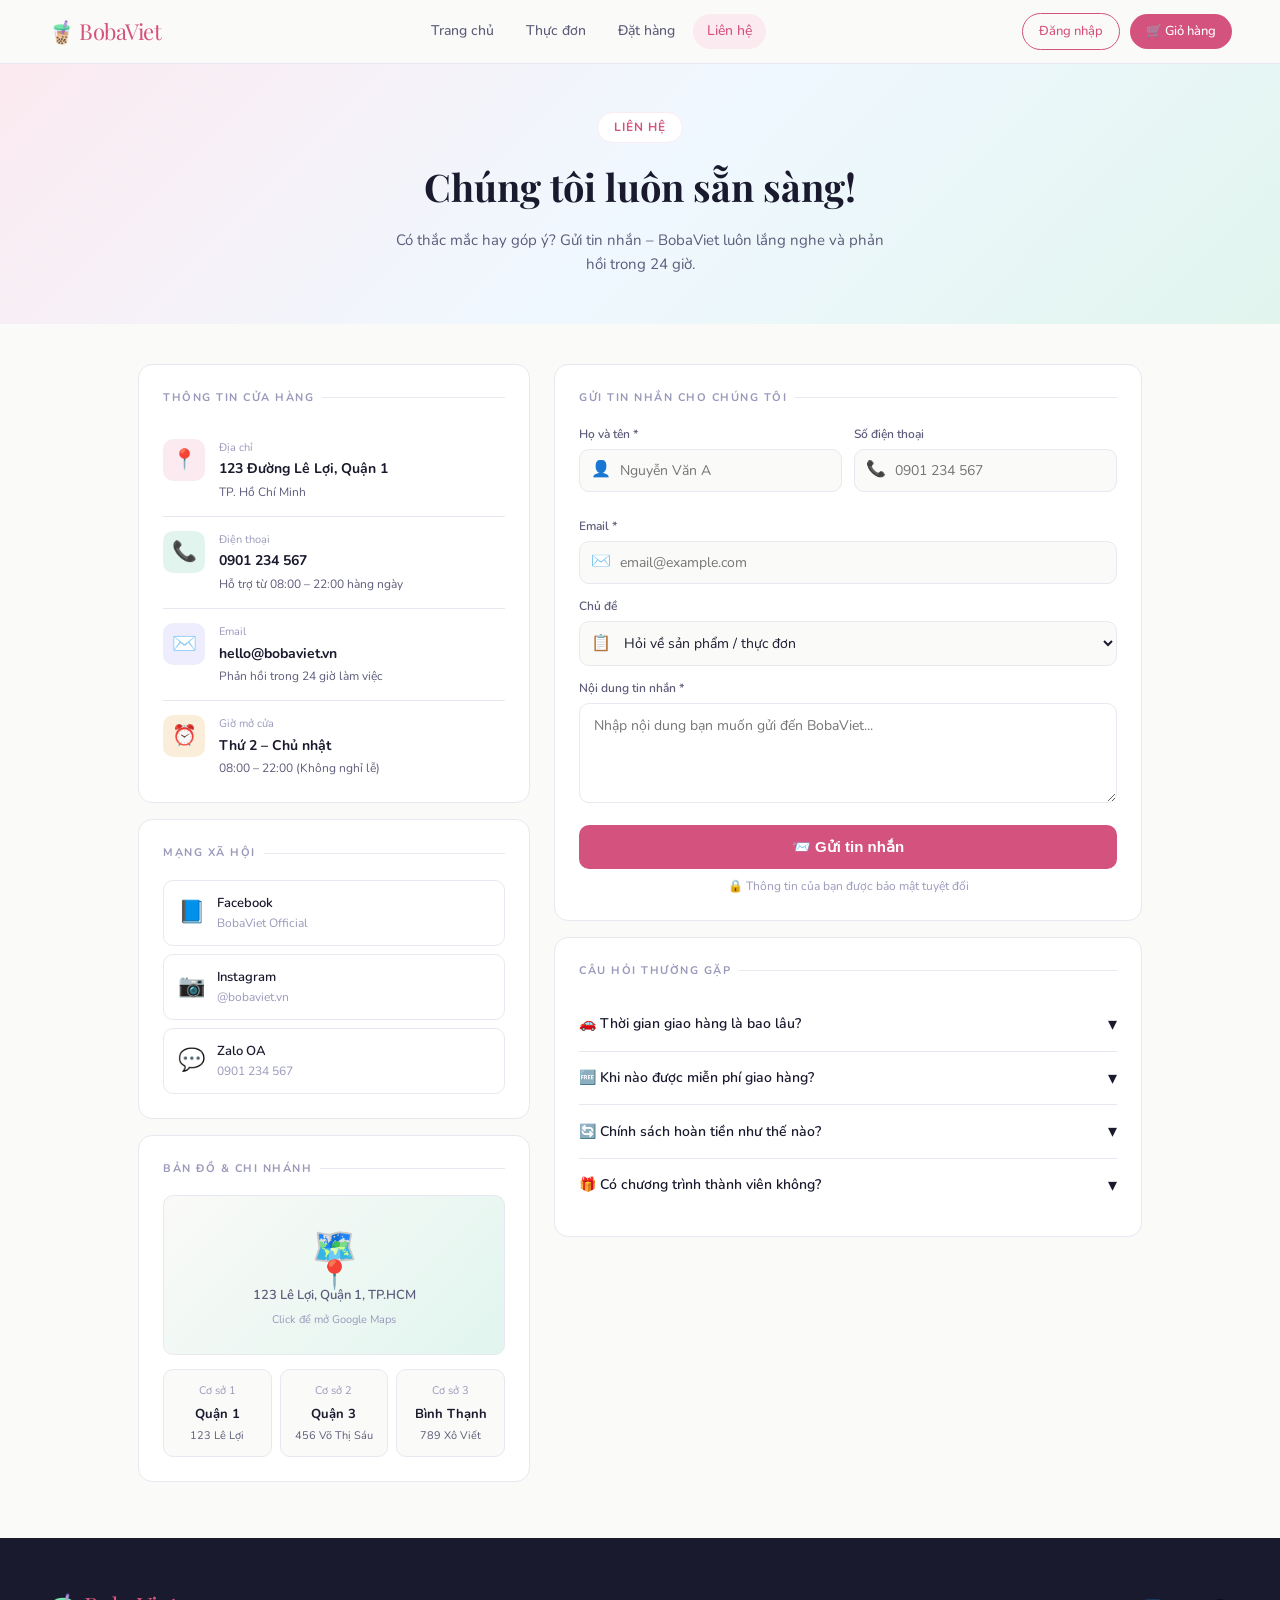
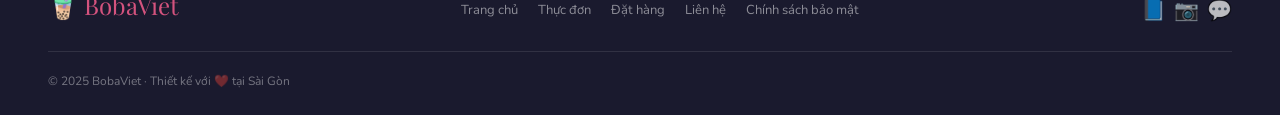
==== commit 764016b7: "upcode" ====
--- a/contact.html
+++ b/contact.html
@@ -1,18 +1,19 @@
 <!DOCTYPE html>
 <html lang="vi">
 <head>
-<meta charset="UTF-8" />
-<meta name="viewport" content="width=device-width, initial-scale=1.0" />
-<title>Liên Hệ – BobaViet</title>
-<link rel="preconnect" href="https://fonts.googleapis.com" />
-<link rel="preconnect" href="https://fonts.gstatic.com" crossorigin />
-<link href="https://fonts.googleapis.com/css2?family=Playfair+Display:ital,wght@0,700;1,400&family=Nunito:wght@400;500;600;700&display=swap" rel="stylesheet" />
-<link rel="stylesheet" href="style.css" />
+  <meta charset="UTF-8" />
+  <meta name="viewport" content="width=device-width, initial-scale=1.0" />
+  <title>Liên Hệ – BobaViet</title>
+  <link rel="preconnect" href="https://fonts.googleapis.com" />
+  <link rel="preconnect" href="https://fonts.gstatic.com" crossorigin />
+  <link href="https://fonts.googleapis.com/css2?family=Playfair+Display:ital,wght@0,700;1,400&family=Nunito:wght@400;500;600;700&display=swap" rel="stylesheet" />
+  <link rel="stylesheet" href="style.css" />
 </head>
-<body class="page-contact">
-
+<body>
+
+<!-- ── NAVBAR ─────────────────────────────── -->
 <nav>
-  <div class="nav-logo">BobaViet</div>
+  <div class="nav-logo">🧋 BobaViet</div>
   <div class="nav-links">
     <a href="index.html">Trang chủ</a>
     <a href="menu.html">Thực đơn</a>
@@ -21,20 +22,25 @@
   </div>
   <div class="nav-actions">
     <a href="login.html" class="btn-login">Đăng nhập</a>
-    <a href="order.html" class="btn-cart">🛒 Giỏ hàng <span class="cart-badge">3</span></a>
+    <a href="order.html" class="btn-cart">
+      🛒 Giỏ hàng <span class="cart-badge">0</span>
+    </a>
   </div>
 </nav>
 
-<!-- HERO -->
-<div class="page-hero">
+<!-- ── PAGE HERO ──────────────────────────── -->
+<div class="page-hero-center">
   <div class="tag">Liên hệ</div>
   <h1>Chúng tôi luôn sẵn sàng!</h1>
-  <p>Có thắc mắc hay góp ý? Hãy gửi tin nhắn – BobaViet luôn lắng nghe và phản hồi trong 24 giờ.</p>
+  <p>Có thắc mắc hay góp ý? Gửi tin nhắn – BobaViet luôn lắng nghe và phản hồi trong 24 giờ.</p>
 </div>
 
+<!-- ── LAYOUT ─────────────────────────────── -->
 <div class="contact-layout">
-  <!-- LEFT: INFO -->
+
+  <!-- CỘT TRÁI: Thông tin -->
   <div>
+
     <div class="card">
       <div class="card-title">Thông tin cửa hàng</div>
       <div class="info-item">
@@ -74,26 +80,17 @@
     <div class="card">
       <div class="card-title">Mạng xã hội</div>
       <div class="social-grid">
-        <div class="social-btn">
+        <div class="social-card">
           <div class="social-icon">📘</div>
-          <div>
-            <div class="social-name">Facebook</div>
-            <div class="social-handle">BobaViet Official</div>
-          </div>
-        </div>
-        <div class="social-btn">
+          <div><div class="social-name">Facebook</div><div class="social-handle">BobaViet Official</div></div>
+        </div>
+        <div class="social-card">
           <div class="social-icon">📷</div>
-          <div>
-            <div class="social-name">Instagram</div>
-            <div class="social-handle">@bobaviet.vn</div>
-          </div>
-        </div>
-        <div class="social-btn">
+          <div><div class="social-name">Instagram</div><div class="social-handle">@bobaviet.vn</div></div>
+        </div>
+        <div class="social-card">
           <div class="social-icon">💬</div>
-          <div>
-            <div class="social-name">Zalo OA</div>
-            <div class="social-handle">0901 234 567</div>
-          </div>
+          <div><div class="social-name">Zalo OA</div><div class="social-handle">0901 234 567</div></div>
         </div>
       </div>
     </div>
@@ -105,7 +102,7 @@
         <div class="map-placeholder">
           <div class="map-icon">🗺️</div>
           <p>123 Lê Lợi, Quận 1, TP.HCM</p>
-          <span>[ Nhúng Google Maps iframe tại đây ]</span>
+          <span>Click để mở Google Maps</span>
         </div>
       </div>
       <div class="branch-grid">
@@ -126,40 +123,45 @@
         </div>
       </div>
     </div>
-  </div>
-
-  <!-- RIGHT: FORM -->
+
+  </div>
+
+  <!-- CỘT PHẢI: Form + FAQ -->
   <div>
+
     <div class="card">
       <div class="card-title">Gửi tin nhắn cho chúng tôi</div>
-      <div class="form-grid">
+
+      <div class="field-row">
         <div class="field">
           <label>Họ và tên *</label>
           <div class="input-wrap">
             <span class="ico">👤</span>
-            <input type="text" placeholder="Nguyễn Văn A" />
+            <input type="text" id="contact-name" placeholder="Nguyễn Văn A" />
           </div>
         </div>
         <div class="field">
           <label>Số điện thoại</label>
           <div class="input-wrap">
             <span class="ico">📞</span>
-            <input type="text" placeholder="0901 234 567" />
+            <input type="text" id="contact-phone" placeholder="0901 234 567" />
           </div>
         </div>
       </div>
+
       <div class="field">
         <label>Email *</label>
         <div class="input-wrap">
           <span class="ico">✉️</span>
-          <input type="email" placeholder="email@example.com" />
-        </div>
-      </div>
+          <input type="email" id="contact-email" placeholder="email@example.com" />
+        </div>
+      </div>
+
       <div class="field">
         <label>Chủ đề</label>
         <div class="input-wrap">
           <span class="ico">📋</span>
-          <select>
+          <select id="contact-topic">
             <option>Hỏi về sản phẩm / thực đơn</option>
             <option>Khiếu nại đơn hàng</option>
             <option>Hợp tác / nhượng quyền</option>
@@ -168,49 +170,71 @@
           </select>
         </div>
       </div>
+
       <div class="field">
         <label>Nội dung tin nhắn *</label>
-        <textarea placeholder="Nhập nội dung bạn muốn gửi đến BobaViet..."></textarea>
-      </div>
+        <textarea id="contact-content" placeholder="Nhập nội dung bạn muốn gửi đến BobaViet..."></textarea>
+      </div>
+
       <button class="btn-submit" onclick="sendMessage()">📨 Gửi tin nhắn</button>
       <div class="secure-note">🔒 Thông tin của bạn được bảo mật tuyệt đối</div>
 
-      <div class="success-box" id="success-box">
-        <strong>✅ Gửi thành công!</strong>
-        <p>Cảm ơn bạn đã liên hệ. Đội ngũ BobaViet sẽ phản hồi trong vòng 24 giờ.</p>
+      <div class="alert-box alert-success" id="success-box" style="margin-top:12px;">
+        <strong>✅ Gửi thành công!</strong><br>
+        Cảm ơn bạn đã liên hệ. Đội ngũ BobaViet sẽ phản hồi trong vòng 24 giờ.
       </div>
     </div>
 
     <!-- FAQ -->
     <div class="card">
       <div class="card-title">Câu hỏi thường gặp</div>
-      <div id="faq-list">
-        <div class="faq-item" style="border-bottom:1px solid var(--border);padding:12px 0;cursor:pointer;" onclick="toggleFaq(this)">
-          <div style="display:flex;justify-content:space-between;align-items:center;">
-            <span style="font-size:14px;font-weight:600;">🚗 Thời gian giao hàng là bao lâu?</span>
-            <span class="faq-arrow" style="font-size:18px;transition:.2s;">▾</span>
-          </div>
-          <div class="faq-answer" style="display:none;font-size:13px;color:var(--text-s);margin-top:8px;line-height:1.6;">Thông thường 30–45 phút tùy khu vực. Giờ cao điểm có thể lâu hơn. Chúng tôi sẽ thông báo qua SMS.</div>
-        </div>
-        <div class="faq-item" style="border-bottom:1px solid var(--border);padding:12px 0;cursor:pointer;" onclick="toggleFaq(this)">
-          <div style="display:flex;justify-content:space-between;align-items:center;">
-            <span style="font-size:14px;font-weight:600;">🆓 Khi nào được miễn phí giao hàng?</span>
-            <span class="faq-arrow" style="font-size:18px;transition:.2s;">▾</span>
-          </div>
-          <div class="faq-answer" style="display:none;font-size:13px;color:var(--text-s);margin-top:8px;line-height:1.6;">Đơn hàng từ 100.000đ trở lên được miễn phí giao hàng trong bán kính 5km từ cửa hàng.</div>
-        </div>
-        <div class="faq-item" style="padding:12px 0;cursor:pointer;" onclick="toggleFaq(this)">
-          <div style="display:flex;justify-content:space-between;align-items:center;">
-            <span style="font-size:14px;font-weight:600;">🔄 Chính sách hoàn tiền như thế nào?</span>
-            <span class="faq-arrow" style="font-size:18px;transition:.2s;">▾</span>
-          </div>
-          <div class="faq-answer" style="display:none;font-size:13px;color:var(--text-s);margin-top:8px;line-height:1.6;">Hoàn tiền 100% nếu sản phẩm không đúng yêu cầu hoặc chất lượng kém. Liên hệ hotline trong 30 phút nhận hàng.</div>
-        </div>
-      </div>
-    </div>
+
+      <div class="faq-item" onclick="toggleFaq(this)" style="border-bottom:1px solid var(--border);padding:12px 0;cursor:pointer;">
+        <div class="faq-header" style="display:flex;justify-content:space-between;align-items:center;">
+          <span style="font-size:14px;font-weight:600;">🚗 Thời gian giao hàng là bao lâu?</span>
+          <span class="faq-arrow" style="font-size:18px;transition:.2s;">▾</span>
+        </div>
+        <div class="faq-answer" style="display:none;font-size:13px;color:var(--text-s);margin-top:8px;line-height:1.6;">
+          Thông thường 30–45 phút tùy khu vực. Giờ cao điểm có thể lâu hơn. Chúng tôi sẽ thông báo qua SMS.
+        </div>
+      </div>
+
+      <div class="faq-item" onclick="toggleFaq(this)" style="border-bottom:1px solid var(--border);padding:12px 0;cursor:pointer;">
+        <div class="faq-header" style="display:flex;justify-content:space-between;align-items:center;">
+          <span style="font-size:14px;font-weight:600;">🆓 Khi nào được miễn phí giao hàng?</span>
+          <span class="faq-arrow" style="font-size:18px;transition:.2s;">▾</span>
+        </div>
+        <div class="faq-answer" style="display:none;font-size:13px;color:var(--text-s);margin-top:8px;line-height:1.6;">
+          Đơn hàng từ 100.000đ trở lên được miễn phí giao hàng trong bán kính 5km từ cửa hàng.
+        </div>
+      </div>
+
+      <div class="faq-item" onclick="toggleFaq(this)" style="border-bottom:1px solid var(--border);padding:12px 0;cursor:pointer;">
+        <div class="faq-header" style="display:flex;justify-content:space-between;align-items:center;">
+          <span style="font-size:14px;font-weight:600;">🔄 Chính sách hoàn tiền như thế nào?</span>
+          <span class="faq-arrow" style="font-size:18px;transition:.2s;">▾</span>
+        </div>
+        <div class="faq-answer" style="display:none;font-size:13px;color:var(--text-s);margin-top:8px;line-height:1.6;">
+          Hoàn tiền 100% nếu sản phẩm không đúng yêu cầu hoặc chất lượng kém. Liên hệ hotline trong 30 phút nhận hàng.
+        </div>
+      </div>
+
+      <div class="faq-item" onclick="toggleFaq(this)" style="padding:12px 0;cursor:pointer;">
+        <div class="faq-header" style="display:flex;justify-content:space-between;align-items:center;">
+          <span style="font-size:14px;font-weight:600;">🎁 Có chương trình thành viên không?</span>
+          <span class="faq-arrow" style="font-size:18px;transition:.2s;">▾</span>
+        </div>
+        <div class="faq-answer" style="display:none;font-size:13px;color:var(--text-s);margin-top:8px;line-height:1.6;">
+          Có! Đăng ký tài khoản để tích điểm và đổi thưởng. Mỗi 10.000đ chi tiêu = 1 điểm. 100 điểm = 1 ly miễn phí.
+        </div>
+      </div>
+
+    </div>
+
   </div>
 </div>
 
+<!-- ── FOOTER ─────────────────────────────── -->
 <footer>
   <div class="footer-inner">
     <div class="footer-logo">🧋 BobaViet</div>
@@ -230,19 +254,6 @@
   <div class="footer-bottom">© 2025 BobaViet · Thiết kế với ❤️ tại Sài Gòn</div>
 </footer>
 
-<script>
-  function sendMessage() {
-    const box = document.getElementById('success-box');
-    box.style.display = 'block';
-    setTimeout(() => { box.style.display = 'none'; }, 5000);
-  }
-  function toggleFaq(item) {
-    const answer = item.querySelector('.faq-answer');
-    const arrow = item.querySelector('.faq-arrow');
-    const open = answer.style.display === 'block';
-    answer.style.display = open ? 'none' : 'block';
-    arrow.style.transform = open ? 'rotate(0deg)' : 'rotate(180deg)';
-  }
-</script>
+<script src="app.js"></script>
 </body>
 </html>
--- a/style.css
+++ b/style.css
@@ -1,2485 +1,1482 @@
-*,
-*::before,
-*::after {
-    box-sizing: border-box;
-    margin: 0;
-    padding: 0;
-}
-
-/* Conflict resolved for :root */
+/* ============================================================
+   style.css – BobaViet · Shared Stylesheet
+   Dùng chung cho: index, menu, order, contact, login
+   ============================================================ */
+
+/* ── RESET & VARIABLES ─────────────────────────────────────── */
+*, *::before, *::after { box-sizing: border-box; margin: 0; padding: 0; }
+
 :root {
-    --pink: #D4537E;
-    --pink-lt: #FBEAF0;
-    --pink-dk: #8C2A4B;
-    --teal: #1A8C6E;
-    --teal-lt: #E1F5EE;
-    --amber: #D97706;
-    --amber-lt: #FAEEDA;
-    --purple: #534AB7;
-    --purple-lt: #EEEDFE;
-    --text: #1A1A2E;
-    --text-s: #5C5C7A;
-    --text-t: #9999BB;
-    --bg: #FAFAF8;
-    --white: #FFFFFF;
-    --border: #E8E8F0;
-    --shadow: 0 4px 24px rgba(212, 83, 126, .12);
-    --r: 14px;
-}
-
-body.page-login {
-    --pink: #D4537E;
-    --pink-lt: #FBEAF0;
-    --pink-dk: #8C2A4B;
-    --teal: #1A8C6E;
-    --teal-lt: #EAF3DE;
-    --amber: #D97706;
-    --purple: #534AB7;
-    --purple-lt: #EEEDFE;
-    --text: #1A1A2E;
-    --text-s: #5C5C7A;
-    --text-t: #9999BB;
-    --bg: #FAFAF8;
-    --white: #FFFFFF;
-    --border: #E8E8F0;
-    --shadow: 0 8px 40px rgba(212, 83, 126, .15);
-    --r: 16px;
-}
-
-body.page-order {
-    --pink: #D4537E;
-    --pink-lt: #FBEAF0;
-    --pink-dk: #8C2A4B;
-    --teal: #1A8C6E;
-    --teal-lt: #EAF3DE;
-    --amber: #D97706;
-    --amber-lt: #FAEEDA;
-    --purple: #534AB7;
-    --purple-lt: #EEEDFE;
-    --text: #1A1A2E;
-    --text-s: #5C5C7A;
-    --text-t: #9999BB;
-    --bg: #FAFAF8;
-    --white: #FFFFFF;
-    --border: #E8E8F0;
-    --shadow: 0 4px 24px rgba(212, 83, 126, .12);
-    --r: 14px;
-}
-
-/* Conflict resolved for body */
+  --pink:       #D4537E;
+  --pink-lt:    #FBEAF0;
+  --pink-dk:    #8C2A4B;
+  --teal:       #1A8C6E;
+  --teal-lt:    #E1F5EE;
+  --teal-dk:    #EAF3DE;
+  --amber:      #D97706;
+  --amber-lt:   #FAEEDA;
+  --purple:     #534AB7;
+  --purple-lt:  #EEEDFE;
+  --text:       #1A1A2E;
+  --text-s:     #5C5C7A;
+  --text-t:     #9999BB;
+  --bg:         #FAFAF8;
+  --white:      #FFFFFF;
+  --border:     #E8E8F0;
+  --shadow:     0 4px 24px rgba(212, 83, 126, .12);
+  --shadow-lg:  0 8px 40px rgba(212, 83, 126, .15);
+  --r:          14px;
+  --r-sm:       10px;
+}
+
 body {
-    font-family: "Nunito", sans-serif;
-    background: var(--bg);
-    color: var(--text);
-}
-
-body.page-index {
-    font-family: "Nunito", sans-serif;
-    background: var(--bg);
-    color: var(--text);
-    line-height: 1.6;
-}
-
-body.page-login {
-    font-family: "Nunito", sans-serif;
-    background: var(--bg);
-    color: var(--text);
-    min-height: 100vh;
-    display: flex;
-    flex-direction: column;
-}
-
-a {
-    text-decoration: none;
-    color: inherit;
-}
-
-/* Conflict resolved for nav */
+  font-family: 'Nunito', sans-serif;
+  background: var(--bg);
+  color: var(--text);
+  line-height: 1.6;
+}
+
+a { text-decoration: none; color: inherit; }
+img { display: block; max-width: 100%; }
+
+
+/* ── NAVBAR ─────────────────────────────────────────────────── */
 nav {
-    position: sticky;
-    top: 0;
-    z-index: 100;
-    background: rgba(250, 250, 248, .92);
-    backdrop-filter: blur(12px);
-    border-bottom: 1px solid var(--border);
-    padding: 0 48px;
-    display: flex;
-    align-items: center;
-    justify-content: space-between;
-    height: 64px;
-}
-
-.page-index nav {
-    position: sticky;
-    top: 0;
-    z-index: 100;
-    background: rgba(250, 250, 248, .92);
-    backdrop-filter: blur(12px);
-    border-bottom: 1px solid var(--border);
-    padding: 0 48px;
-    display: flex;
-    align-items: center;
-    justify-content: space-between;
-    gap: 24px;
-    height: 64px;
-}
-
-.page-menu nav {
-    position: sticky;
-    top: 0;
-    z-index: 100;
-    background: rgba(250, 250, 248, .92);
-    backdrop-filter: blur(12px);
-    border-bottom: 1px solid var(--border);
-    padding: 0 48px;
-    display: flex;
-    align-items: center;
-    justify-content: space-between;
-    gap: 24px;
-    height: 64px;
-}
-
-.page-login nav {
-    background: var(--white);
-    border-bottom: 1px solid var(--border);
-    padding: 0 48px;
-    display: flex;
-    align-items: center;
-    justify-content: space-between;
-    height: 64px;
-    flex-shrink: 0;
-}
-
-/* Conflict resolved for .nav-logo */
+  position: sticky;
+  top: 0;
+  z-index: 100;
+  background: rgba(250, 250, 248, .92);
+  backdrop-filter: blur(12px);
+  border-bottom: 1px solid var(--border);
+  padding: 0 48px;
+  display: flex;
+  align-items: center;
+  justify-content: space-between;
+  gap: 24px;
+  height: 64px;
+}
+
 .nav-logo {
-    font-family: "Playfair Display", serif;
-    font-size: 22px;
-    color: var(--pink);
-}
-
-.page-index .nav-logo {
-    font-family: "Playfair Display", serif;
-    font-size: 22px;
-    color: var(--pink);
-    letter-spacing: -.5px;
-}
-
-.nav-links {
-    display: flex;
-    gap: 4px;
-}
+  font-family: 'Playfair Display', serif;
+  font-size: 22px;
+  color: var(--pink);
+  letter-spacing: -.5px;
+}
+
+.nav-links { display: flex; gap: 4px; }
 
 .nav-links a {
-    font-size: 14px;
-    font-weight: 500;
-    padding: 6px 14px;
-    border-radius: 30px;
-    color: var(--text-s);
-    transition: .2s;
+  font-size: 14px;
+  font-weight: 500;
+  padding: 6px 14px;
+  border-radius: 30px;
+  color: var(--text-s);
+  transition: .2s;
 }
 
 .nav-links a:hover,
 .nav-links a.active {
-    background: var(--pink-lt);
-    color: var(--pink);
-}
-
-/* Conflict resolved for .nav-actions */
-.nav-actions {
-    display: flex;
-    align-items: center;
-    gap: 10px;
-}
-
-.page-contact .nav-actions {
-    display: flex;
-    gap: 10px;
-}
-
-/* Conflict resolved for .btn-login */
+  background: var(--pink-lt);
+  color: var(--pink);
+}
+
+.nav-actions { display: flex; align-items: center; gap: 10px; }
+
+.nav-actions a {
+  font-size: 13px;
+  font-weight: 500;
+  padding: 7px 16px;
+  border-radius: 30px;
+}
+
+.nav-user { font-size: 13px; color: var(--text-s); }
+
+/* Buttons in nav */
 .btn-login {
-    font-size: 13px;
-    font-weight: 500;
-    padding: 7px 16px;
-    border-radius: 30px;
-    color: var(--pink);
-    border: 1.5px solid var(--pink);
-}
-
-.page-index .btn-login {
-    color: var(--pink);
-    border: 1.5px solid var(--pink);
-}
-
-/* Conflict resolved for .btn-cart */
+  color: var(--pink);
+  border: 1.5px solid var(--pink);
+  transition: .2s;
+}
+.btn-login:hover { background: var(--pink-lt); }
+
 .btn-cart {
-    font-size: 13px;
-    font-weight: 500;
-    padding: 7px 16px;
-    border-radius: 30px;
-    background: var(--pink);
-    color: #fff;
-    position: relative;
-}
-
-.page-index .btn-cart {
-    background: var(--pink);
-    color: #fff;
-    position: relative;
-}
+  background: var(--pink);
+  color: #fff;
+  position: relative;
+  transition: .2s;
+}
+.btn-cart:hover { background: var(--pink-dk); }
 
 .cart-badge {
-    position: absolute;
-    top: -6px;
-    right: -6px;
-    width: 18px;
-    height: 18px;
-    border-radius: 50%;
-    background: var(--amber);
-    color: #fff;
-    font-size: 10px;
-    font-weight: 700;
-    display: flex;
-    align-items: center;
-    justify-content: center;
-}
-
-/* Conflict resolved for .page-hero */
-.page-hero {
-    background: linear-gradient(135deg, var(--pink-lt) 0%, #F0F8FF 50%, var(--teal-lt) 100%);
-    padding: 48px;
-    text-align: center;
-}
-
-.page-menu .page-hero {
-    background: linear-gradient(135deg, #FBEAF0 0%, #F0E8FF 100%);
-    padding: 40px 48px;
-    display: flex;
-    align-items: center;
-    justify-content: space-between;
-}
-
-.page-hero .tag {
-    display: inline-block;
-    background: var(--white);
-    border: 1px solid var(--pink-lt);
-    border-radius: 30px;
-    padding: 5px 16px;
-    font-size: 12px;
-    font-weight: 700;
-    color: var(--pink);
-    letter-spacing: 1px;
-    text-transform: uppercase;
-    margin-bottom: 14px;
-}
-
-/* Conflict resolved for .page-hero h1 */
-.page-hero h1 {
-    font-family: "Playfair Display", serif;
-    font-size: 38px;
-    color: var(--text);
-    margin-bottom: 10px;
-}
-
-.page-menu .page-hero h1 {
-    font-family: "Playfair Display", serif;
-    font-size: 36px;
-    color: var(--text);
-    margin-bottom: 6px;
-}
-
-/* Conflict resolved for .page-hero p */
-.page-hero p {
-    font-size: 15px;
-    color: var(--text-s);
-    max-width: 500px;
-    margin: 0 auto;
-}
-
-.page-menu .page-hero p {
-    font-size: 14px;
-    color: var(--text-s);
-}
-
-.contact-layout {
-    display: grid;
-    grid-template-columns: 1fr 1.5fr;
-    gap: 24px;
-    padding: 40px 48px;
-    max-width: 1100px;
-    margin: 0 auto;
-    align-items: start;
-}
-
+  position: absolute;
+  top: -6px; right: -6px;
+  width: 18px; height: 18px;
+  border-radius: 50%;
+  background: var(--amber);
+  color: #fff;
+  font-size: 10px;
+  font-weight: 700;
+  display: flex;
+  align-items: center;
+  justify-content: center;
+}
+
+
+/* ── SHARED BUTTONS ─────────────────────────────────────────── */
+.btn-primary {
+  display: inline-flex;
+  align-items: center;
+  gap: 8px;
+  padding: 13px 28px;
+  background: var(--pink);
+  color: #fff;
+  border-radius: 30px;
+  font-size: 15px;
+  font-weight: 700;
+  transition: .2s;
+  box-shadow: 0 4px 20px rgba(212, 83, 126, .35);
+  border: none;
+  cursor: pointer;
+}
+.btn-primary:hover {
+  background: var(--pink-dk);
+  transform: translateY(-2px);
+}
+
+.btn-outline {
+  display: inline-flex;
+  align-items: center;
+  gap: 8px;
+  padding: 13px 28px;
+  border: 2px solid var(--text);
+  color: var(--text);
+  border-radius: 30px;
+  font-size: 15px;
+  font-weight: 700;
+  transition: .2s;
+}
+.btn-outline:hover {
+  border-color: var(--pink);
+  color: var(--pink);
+}
+
+.btn-white {
+  display: inline-block;
+  background: #fff;
+  color: var(--purple);
+  font-size: 14px;
+  font-weight: 700;
+  padding: 11px 24px;
+  border-radius: 30px;
+  transition: .2s;
+}
+.btn-white:hover {
+  transform: translateY(-2px);
+  box-shadow: 0 4px 16px rgba(0, 0, 0, .2);
+}
+
+.btn-submit {
+  display: block;
+  width: 100%;
+  padding: 13px;
+  background: var(--pink);
+  color: #fff;
+  border: none;
+  border-radius: var(--r-sm);
+  font-size: 15px;
+  font-weight: 700;
+  cursor: pointer;
+  transition: .2s;
+}
+.btn-submit:hover {
+  background: var(--pink-dk);
+  transform: translateY(-2px);
+  box-shadow: 0 4px 20px rgba(212, 83, 126, .35);
+}
+
+
+/* ── SHARED SECTION ─────────────────────────────────────────── */
+.section { padding: 64px 48px; }
+
+.section-header { text-align: center; margin-bottom: 40px; }
+
+.section-tag {
+  display: inline-block;
+  background: var(--pink-lt);
+  color: var(--pink);
+  font-size: 12px;
+  font-weight: 700;
+  letter-spacing: 1.5px;
+  text-transform: uppercase;
+  padding: 5px 14px;
+  border-radius: 30px;
+  margin-bottom: 10px;
+}
+
+.section-title {
+  font-family: 'Playfair Display', serif;
+  font-size: clamp(26px, 4vw, 38px);
+  color: var(--text);
+  margin-bottom: 8px;
+}
+
+.section-sub { font-size: 15px; color: var(--text-s); }
+
+
+/* ── SHARED CARD ─────────────────────────────────────────────── */
 .card {
-    background: var(--white);
-    border: 1.5px solid var(--border);
-    border-radius: var(--r);
-    padding: 24px;
-    margin-bottom: 16px;
-}
-
-/* Conflict resolved for .card-title */
+  background: var(--white);
+  border: 1.5px solid var(--border);
+  border-radius: var(--r);
+  padding: 24px;
+  margin-bottom: 16px;
+}
+
 .card-title {
-    font-size: 11px;
-    font-weight: 700;
-    letter-spacing: 1.5px;
-    text-transform: uppercase;
-    color: var(--text-t);
-    margin-bottom: 18px;
-}
-
-.page-order .card-title {
-    font-size: 11px;
-    font-weight: 700;
-    letter-spacing: 1.5px;
-    text-transform: uppercase;
-    color: var(--text-t);
-    margin-bottom: 18px;
-    display: flex;
-    align-items: center;
-    gap: 8px;
-}
-
-.info-item {
-    display: flex;
-    align-items: flex-start;
-    gap: 14px;
-    padding: 14px 0;
-    border-bottom: 1px solid var(--border);
-}
-
-.info-item:last-child {
-    border-bottom: none;
-    padding-bottom: 0;
-}
-
-.info-icon {
-    width: 42px;
-    height: 42px;
-    border-radius: 12px;
-    display: flex;
-    align-items: center;
-    justify-content: center;
-    font-size: 20px;
-    flex-shrink: 0;
-}
-
-.info-label {
-    font-size: 11px;
-    color: var(--text-t);
-    margin-bottom: 2px;
-}
-
-.info-val {
-    font-size: 14px;
-    font-weight: 700;
-    color: var(--text);
-}
-
-.info-sub {
-    font-size: 12px;
-    color: var(--text-s);
-    margin-top: 2px;
-}
-
-.social-grid {
-    display: flex;
-    flex-direction: column;
-    gap: 8px;
-}
-
-/* Conflict resolved for .social-btn */
-.social-btn {
-    display: flex;
-    align-items: center;
-    gap: 12px;
-    padding: 12px 14px;
-    border: 1.5px solid var(--border);
-    border-radius: 12px;
-    cursor: pointer;
-    transition: .2s;
-}
-
-.page-index .social-btn {
-    width: 34px;
-    height: 34px;
-    border-radius: 50%;
-    background: rgba(255, 255, 255, .1);
-    display: flex;
-    align-items: center;
-    justify-content: center;
-    font-size: 16px;
-    transition: .2s;
-}
-
-.page-login .social-btn {
-    display: flex;
-    align-items: center;
-    justify-content: center;
-    gap: 10px;
-    width: 100%;
-    padding: 10px;
-    border: 1.5px solid var(--border);
-    border-radius: 10px;
-    font-size: 13px;
-    font-weight: 600;
-    cursor: pointer;
-    background: var(--white);
-    color: var(--text);
-    transition: .2s;
-    margin-bottom: 8px;
-}
-
-/* Conflict resolved for .social-btn:hover */
-.social-btn:hover {
-    border-color: var(--pink);
-    background: var(--pink-lt);
-}
-
-.page-index .social-btn:hover {
-    background: var(--pink);
-}
-
-/* Conflict resolved for .social-icon */
-.social-icon {
-    font-size: 22px;
-}
-
-.page-login .social-icon {
-    font-size: 18px;
-}
-
-.social-name {
-    font-size: 13px;
-    font-weight: 600;
-}
-
-.social-handle {
-    font-size: 12px;
-    color: var(--text-t);
-}
-
-.branch-grid {
-    display: grid;
-    grid-template-columns: repeat(3, 1fr);
-    gap: 8px;
-}
-
-.branch-card {
-    background: var(--bg);
-    border: 1.5px solid var(--border);
-    border-radius: 10px;
-    padding: 12px;
-    text-align: center;
-    cursor: pointer;
-    transition: .2s;
-}
-
-.branch-card:hover {
-    border-color: var(--pink);
-    background: var(--pink-lt);
-}
-
-.branch-num {
-    font-size: 11px;
-    color: var(--text-t);
-    margin-bottom: 4px;
-}
-
-.branch-name {
-    font-size: 13px;
-    font-weight: 700;
-}
-
-.branch-addr {
-    font-size: 11px;
-    color: var(--text-s);
-    margin-top: 2px;
-}
-
-.form-grid {
-    display: grid;
-    grid-template-columns: 1fr 1fr;
-    gap: 12px;
-}
-
-/* Conflict resolved for .field */
-.field {
-    margin-bottom: 12px;
-}
-
-.page-login .field {
-    margin-bottom: 13px;
-}
+  font-size: 11px;
+  font-weight: 700;
+  letter-spacing: 1.5px;
+  text-transform: uppercase;
+  color: var(--text-t);
+  margin-bottom: 18px;
+  display: flex;
+  align-items: center;
+  gap: 8px;
+}
+.card-title::after {
+  content: '';
+  flex: 1;
+  height: 1px;
+  background: var(--border);
+}
+
+
+/* ── SHARED FORM FIELDS ─────────────────────────────────────── */
+.field { margin-bottom: 13px; }
 
 .field label {
-    display: block;
-    font-size: 12px;
-    font-weight: 600;
-    color: var(--text-s);
-    margin-bottom: 5px;
-}
-
-.input-wrap {
-    position: relative;
-}
-
-/* Conflict resolved for .input-wrap .ico */
+  display: block;
+  font-size: 12px;
+  font-weight: 600;
+  color: var(--text-s);
+  margin-bottom: 5px;
+}
+
+.field-group,
+.field-row {
+  display: grid;
+  grid-template-columns: 1fr 1fr;
+  gap: 12px;
+  margin-bottom: 12px;
+}
+
+.input-wrap { position: relative; }
+
 .input-wrap .ico {
-    position: absolute;
-    left: 12px;
-    top: 50%;
-    transform: translateY(-50%);
-    font-size: 16px;
-}
-
-.page-login .input-wrap .ico {
-    position: absolute;
-    left: 13px;
-    top: 50%;
-    transform: translateY(-50%);
-    font-size: 16px;
+  position: absolute;
+  left: 12px;
+  top: 50%;
+  transform: translateY(-50%);
+  font-size: 16px;
+  pointer-events: none;
 }
 
 .input-wrap input,
 .input-wrap select {
-    width: 100%;
-    padding: 10px 14px 10px 38px;
-    border: 1.5px solid var(--border);
-    border-radius: 10px;
-    font-size: 14px;
-    font-family: inherit;
-    background: var(--white);
-    color: var(--text);
-    transition: .2s;
+  width: 100%;
+  padding: 11px 14px 11px 40px;
+  border: 1.5px solid var(--border);
+  border-radius: var(--r-sm);
+  font-size: 14px;
+  font-family: inherit;
+  background: var(--bg);
+  color: var(--text);
+  transition: .2s;
 }
 
 .input-wrap input:focus,
 .input-wrap select:focus {
-    outline: none;
-    border-color: var(--pink);
-    box-shadow: 0 0 0 3px var(--pink-lt);
-}
-
-/* Conflict resolved for textarea */
+  outline: none;
+  border-color: var(--pink);
+  background: var(--white);
+  box-shadow: 0 0 0 3px var(--pink-lt);
+}
+
 textarea {
-    width: 100%;
-    padding: 12px 14px;
-    border: 1.5px solid var(--border);
-    border-radius: 10px;
-    font-size: 14px;
-    font-family: inherit;
-    resize: vertical;
-    min-height: 110px;
-    color: var(--text);
-    transition: .2s;
-}
-
-.page-order textarea {
-    padding: 10px 14px;
-    resize: vertical;
-    min-height: 80px;
+  width: 100%;
+  padding: 12px 14px;
+  border: 1.5px solid var(--border);
+  border-radius: var(--r-sm);
+  font-size: 14px;
+  font-family: inherit;
+  resize: vertical;
+  min-height: 100px;
+  color: var(--text);
+  transition: .2s;
 }
 
 textarea:focus {
-    outline: none;
-    border-color: var(--pink);
-    box-shadow: 0 0 0 3px var(--pink-lt);
-}
-
-/* Conflict resolved for .btn-submit */
-.btn-submit {
-    width: 100%;
-    padding: 13px;
-    background: var(--pink);
-    color: #fff;
-    border: none;
-    border-radius: 12px;
-    font-size: 15px;
-    font-weight: 700;
-    cursor: pointer;
-    transition: .2s;
-    margin-top: 4px;
-}
-
-.page-login .btn-submit {
-    width: 100%;
-    padding: 12px;
-    background: var(--pink);
-    color: #fff;
-    border: none;
-    border-radius: 12px;
-    font-size: 15px;
-    font-weight: 700;
-    cursor: pointer;
-    transition: .2s;
-    margin-bottom: 12px;
-}
-
-.page-order .btn-submit {
-    display: block;
-    width: 100%;
-    padding: 14px;
-    background: var(--pink);
-    color: #fff;
-    border: none;
-    border-radius: 12px;
-    font-size: 15px;
-    font-weight: 700;
-    cursor: pointer;
-    transition: .2s;
-    margin-top: 14px;
-    letter-spacing: .3px;
-}
-
-.btn-submit:hover {
-    background: var(--pink-dk);
-    transform: translateY(-2px);
-    box-shadow: 0 4px 20px rgba(212, 83, 126, .35);
-}
-
-.secure-note {
-    text-align: center;
-    font-size: 12px;
-    color: var(--text-t);
-    margin-top: 8px;
-}
-
-.success-box {
-    display: none;
-    background: var(--teal-lt);
-    border: 1.5px solid #97C459;
-    border-radius: 12px;
-    padding: 14px 16px;
-    margin-top: 12px;
-}
-
-.success-box strong {
-    display: block;
-    font-size: 14px;
-    color: var(--teal);
-    margin-bottom: 4px;
-}
-
-.success-box p {
-    font-size: 12px;
-    color: #3B6D11;
-}
-
-.map-box {
-    background: linear-gradient(135deg, var(--bg), var(--teal-lt));
-    border: 1.5px solid var(--border);
-    border-radius: 12px;
-    height: 160px;
-    display: flex;
-    align-items: center;
-    justify-content: center;
-    margin-bottom: 14px;
-    position: relative;
-    overflow: hidden;
-}
-
-.map-placeholder {
-    text-align: center;
-}
-
-.map-placeholder .map-icon {
-    font-size: 36px;
-    margin-bottom: 8px;
-}
-
-.map-placeholder p {
-    font-size: 13px;
-    font-weight: 600;
-    color: var(--text-s);
-}
-
-.map-placeholder span {
-    font-size: 11px;
-    color: var(--text-t);
-}
-
-.map-pin {
-    position: absolute;
-    font-size: 28px;
-    animation: bounce 2s ease-in-out infinite;
-}
-
-@keyframes bounce {
-
-    0%,
-    100% {
-        transform: translateY(0)
-    }
-
-    50% {
-        transform: translateY(-8px)
-    }
-}
-
-/* Conflict resolved for footer */
+  outline: none;
+  border-color: var(--pink);
+  box-shadow: 0 0 0 3px var(--pink-lt);
+}
+
+/* Alert boxes */
+.alert-box {
+  border-radius: var(--r-sm);
+  padding: 11px 14px;
+  margin-bottom: 12px;
+  font-size: 13px;
+  display: none;
+}
+.alert-success {
+  background: var(--teal-dk);
+  border: 1.5px solid #97C459;
+  color: var(--teal);
+}
+.alert-error {
+  background: #FEE2E2;
+  border: 1.5px solid #FCA5A5;
+  color: #B91C1C;
+}
+
+
+/* ── PRODUCT CARDS (shared menu + home) ─────────────────────── */
+.prod-grid {
+  display: grid;
+  grid-template-columns: repeat(auto-fill, minmax(200px, 1fr));
+  gap: 16px;
+  margin-bottom: 28px;
+}
+
+.prod-card {
+  background: var(--white);
+  border: 1.5px solid var(--border);
+  border-radius: var(--r);
+  overflow: hidden;
+  cursor: pointer;
+  transition: .25s;
+}
+.prod-card:hover {
+  border-color: var(--pink);
+  box-shadow: var(--shadow);
+  transform: translateY(-4px);
+}
+
+.prod-thumb {
+  height: 120px;
+  display: flex;
+  align-items: center;
+  justify-content: center;
+  font-size: 56px;
+  position: relative;
+}
+
+.prod-badge {
+  position: absolute;
+  top: 8px; left: 8px;
+  font-size: 10px;
+  font-weight: 700;
+  padding: 2px 8px;
+  border-radius: 20px;
+}
+
+.badge-hot  { background: #FEE2E2; color: #B91C1C; }
+.badge-new  { background: var(--purple-lt); color: var(--purple); }
+.badge-sale { background: var(--amber-lt); color: var(--amber); }
+
+.prod-body { padding: 12px; }
+
+.prod-name {
+  font-size: 13px;
+  font-weight: 700;
+  margin-bottom: 3px;
+  color: var(--text);
+}
+
+.prod-desc {
+  font-size: 11px;
+  color: var(--text-t);
+  margin-bottom: 8px;
+  line-height: 1.4;
+}
+
+.prod-foot,
+.prod-footer {
+  display: flex;
+  align-items: center;
+  justify-content: space-between;
+}
+
+.prod-price {
+  font-size: 16px;
+  font-weight: 700;
+  color: var(--pink);
+}
+
+.prod-stars { font-size: 11px; color: var(--text-t); }
+.prod-stars span { color: #F59E0B; }
+
+.add-btn {
+  display: flex;
+  align-items: center;
+  justify-content: center;
+  width: 30px; height: 30px;
+  background: var(--pink);
+  color: #fff;
+  border-radius: 50%;
+  border: none;
+  font-size: 18px;
+  cursor: pointer;
+  transition: .2s;
+  flex-shrink: 0;
+}
+.add-btn:hover { background: var(--pink-dk); transform: scale(1.1); }
+
+
+/* ── FOOTER ─────────────────────────────────────────────────── */
 footer {
-    background: var(--text);
-    color: rgba(255, 255, 255, .6);
-    text-align: center;
-    padding: 20px;
-    font-size: 13px;
-    margin-top: 48px;
-}
-
-.page-contact footer {
-    background: var(--text);
-    color: rgba(255, 255, 255, .6);
-    padding: 32px 48px 20px;
-}
-
-.page-index footer {
-    background: var(--text);
-    color: rgba(255, 255, 255, .8);
-    padding: 48px 48px 24px;
-}
-
-.page-login footer {
-    background: var(--text);
-    color: rgba(255, 255, 255, .5);
-    text-align: center;
-    padding: 16px;
-    font-size: 12px;
-    flex-shrink: 0;
+  background: var(--text);
+  color: rgba(255, 255, 255, .7);
+  padding: 48px 48px 24px;
+}
+
+.footer-grid {
+  display: grid;
+  grid-template-columns: 2fr 1fr 1fr 1fr;
+  gap: 32px;
+  margin-bottom: 36px;
+}
+
+.footer-logo {
+  font-family: 'Playfair Display', serif;
+  font-size: 24px;
+  color: var(--pink);
+  margin-bottom: 10px;
+}
+
+.footer-desc {
+  font-size: 13px;
+  color: rgba(255, 255, 255, .55);
+  line-height: 1.7;
+}
+
+.footer-col h4 {
+  font-size: 13px;
+  font-weight: 700;
+  color: #fff;
+  margin-bottom: 14px;
+  letter-spacing: .5px;
+  text-transform: uppercase;
+}
+
+.footer-col a {
+  display: block;
+  font-size: 13px;
+  color: rgba(255, 255, 255, .55);
+  padding: 4px 0;
+  transition: .2s;
+}
+.footer-col a:hover { color: var(--pink); }
+
+.footer-bottom {
+  border-top: 1px solid rgba(255, 255, 255, .1);
+  padding-top: 20px;
+  display: flex;
+  justify-content: space-between;
+  align-items: center;
+  font-size: 12px;
+  color: rgba(255, 255, 255, .4);
 }
 
 .footer-inner {
-    display: flex;
-    justify-content: space-between;
-    align-items: center;
-    margin-bottom: 16px;
-    flex-wrap: wrap;
-    gap: 12px;
-}
-
-/* Conflict resolved for .footer-logo */
-.footer-logo {
-    font-family: "Playfair Display", serif;
-    font-size: 20px;
-    color: var(--pink);
-}
-
-.page-index .footer-logo {
-    font-family: "Playfair Display", serif;
-    font-size: 24px;
-    color: var(--pink);
-    margin-bottom: 10px;
-}
-
-.footer-links {
-    display: flex;
-    gap: 20px;
-}
-
+  display: flex;
+  justify-content: space-between;
+  align-items: center;
+  margin-bottom: 16px;
+  flex-wrap: wrap;
+  gap: 12px;
+}
+
+.footer-links { display: flex; gap: 20px; }
 .footer-links a {
-    font-size: 13px;
-    color: rgba(255, 255, 255, .5);
-    transition: .2s;
-}
-
-.footer-links a:hover {
-    color: var(--pink);
-}
-
-/* Conflict resolved for .footer-bottom */
-.footer-bottom {
-    border-top: 1px solid rgba(255, 255, 255, .1);
-    padding-top: 16px;
-    text-align: center;
-    font-size: 12px;
-    color: rgba(255, 255, 255, .35);
-}
-
-.page-index .footer-bottom {
-    border-top: 1px solid rgba(255, 255, 255, .1);
-    padding-top: 20px;
-    display: flex;
-    justify-content: space-between;
-    align-items: center;
-    font-size: 12px;
-    color: rgba(255, 255, 255, .4);
-}
-
-img {
-    display: block;
-    max-width: 100%;
-}
-
-.nav-links a:hover,
-.nav-links a.active {
-    background: var(--pink-lt);
-    color: var(--pink);
-}
-
-.nav-actions a {
-    font-size: 13px;
-    font-weight: 500;
-    padding: 7px 16px;
-    border-radius: 30px;
-}
-
-.btn-login:hover {
-    background: var(--pink-lt);
-}
-
-.btn-cart:hover {
-    background: var(--pink-dk);
-}
-
+  font-size: 13px;
+  color: rgba(255, 255, 255, .5);
+  transition: .2s;
+}
+.footer-links a:hover { color: var(--pink); }
+
+.footer-simple {
+  text-align: center;
+  padding: 20px;
+  font-size: 13px;
+  color: rgba(255, 255, 255, .55);
+}
+.footer-simple span { color: var(--pink); }
+
+.social-row { display: flex; gap: 8px; margin-top: 16px; }
+
+.social-btn {
+  width: 34px; height: 34px;
+  border-radius: 50%;
+  background: rgba(255, 255, 255, .1);
+  display: flex;
+  align-items: center;
+  justify-content: center;
+  font-size: 16px;
+  transition: .2s;
+  cursor: pointer;
+}
+.social-btn:hover { background: var(--pink); }
+
+
+/* ═══════════════════════════════════════════════════════════════
+   PAGE-SPECIFIC: index.html
+   ═══════════════════════════════════════════════════════════════ */
+
+/* HERO */
 .hero {
-    min-height: 520px;
-    background: linear-gradient(135deg, #FBEAF0 0%, #F5E6FF 50%, #E1F5EE 100%);
-    display: flex;
-    align-items: center;
-    padding: 64px 48px;
-    position: relative;
-    overflow: hidden;
-}
-
+  min-height: 520px;
+  background: linear-gradient(135deg, #FBEAF0 0%, #F5E6FF 50%, #E1F5EE 100%);
+  display: flex;
+  align-items: center;
+  padding: 64px 48px;
+  position: relative;
+  overflow: hidden;
+}
 .hero::before {
-    content: "";
-    position: absolute;
-    inset: 0;
-    background: radial-gradient(ellipse 60% 60% at 70% 50%, rgba(212, 83, 126, .08) 0%, transparent 70%);
-}
-
-.hero-content {
-    flex: 1;
-    z-index: 1;
-}
+  content: '';
+  position: absolute;
+  inset: 0;
+  background: radial-gradient(ellipse 60% 60% at 70% 50%, rgba(212, 83, 126, .08) 0%, transparent 70%);
+}
+.hero-content { flex: 1; z-index: 1; }
 
 .hero-badge {
-    display: inline-flex;
-    align-items: center;
-    gap: 6px;
-    background: var(--white);
-    border: 1px solid var(--pink-lt);
-    border-radius: 30px;
-    padding: 5px 14px;
-    font-size: 12px;
-    font-weight: 600;
-    color: var(--pink);
-    margin-bottom: 18px;
+  display: inline-flex;
+  align-items: center;
+  gap: 6px;
+  background: var(--white);
+  border: 1px solid var(--pink-lt);
+  border-radius: 30px;
+  padding: 5px 14px;
+  font-size: 12px;
+  font-weight: 600;
+  color: var(--pink);
+  margin-bottom: 18px;
 }
 
 .hero h1 {
-    font-family: "Playfair Display", serif;
-    font-size: clamp(36px, 5vw, 58px);
-    line-height: 1.15;
-    color: var(--text);
-    margin-bottom: 16px;
-}
-
-.hero h1 em {
-    color: var(--pink);
-    font-style: italic;
-}
+  font-family: 'Playfair Display', serif;
+  font-size: clamp(36px, 5vw, 58px);
+  line-height: 1.15;
+  color: var(--text);
+  margin-bottom: 16px;
+}
+.hero h1 em { color: var(--pink); font-style: italic; }
 
 .hero p {
-    font-size: 16px;
-    color: var(--text-s);
-    margin-bottom: 28px;
-    max-width: 440px;
-}
-
-.hero-btns {
-    display: flex;
-    gap: 12px;
-    flex-wrap: wrap;
-}
-
-.btn-primary {
-    display: inline-flex;
-    align-items: center;
-    gap: 8px;
-    padding: 13px 28px;
-    background: var(--pink);
-    color: #fff;
-    border-radius: 30px;
-    font-size: 15px;
-    font-weight: 700;
-    transition: .2s;
-    box-shadow: 0 4px 20px rgba(212, 83, 126, .35);
-}
-
-.btn-primary:hover {
-    background: var(--pink-dk);
-    transform: translateY(-2px);
-}
-
-.btn-outline {
-    display: inline-flex;
-    align-items: center;
-    gap: 8px;
-    padding: 13px 28px;
-    border: 2px solid var(--text);
-    color: var(--text);
-    border-radius: 30px;
-    font-size: 15px;
-    font-weight: 700;
-    transition: .2s;
-}
-
-.btn-outline:hover {
-    border-color: var(--pink);
-    color: var(--pink);
-}
+  font-size: 16px;
+  color: var(--text-s);
+  margin-bottom: 28px;
+  max-width: 440px;
+}
+
+.hero-btns { display: flex; gap: 12px; flex-wrap: wrap; }
 
 .hero-visual {
-    font-size: 160px;
-    line-height: 1;
-    z-index: 1;
-    animation: float 4s ease-in-out infinite;
-    user-select: none;
-}
-
+  font-size: 160px;
+  line-height: 1;
+  z-index: 1;
+  animation: float 4s ease-in-out infinite;
+  user-select: none;
+}
 @keyframes float {
-
-    0%,
-    100% {
-        transform: translateY(0);
-    }
-
-    50% {
-        transform: translateY(-16px);
-    }
-}
-
-.hero-stats {
-    display: flex;
-    gap: 32px;
-    margin-top: 36px;
-}
-
+  0%, 100% { transform: translateY(0); }
+  50%       { transform: translateY(-16px); }
+}
+
+.hero-stats { display: flex; gap: 32px; margin-top: 36px; }
 .stat-item .stat-num {
-    font-family: "Playfair Display", serif;
-    font-size: 28px;
-    font-weight: 700;
-    color: var(--pink);
-}
-
-.stat-item .stat-lbl {
-    font-size: 12px;
-    color: var(--text-t);
-}
-
-.section {
-    padding: 64px 48px;
-}
-
-.section-header {
-    text-align: center;
-    margin-bottom: 40px;
-}
-
-.section-tag {
-    display: inline-block;
-    background: var(--pink-lt);
-    color: var(--pink);
-    font-size: 12px;
-    font-weight: 700;
-    letter-spacing: 1.5px;
-    text-transform: uppercase;
-    padding: 5px 14px;
-    border-radius: 30px;
-    margin-bottom: 10px;
-}
-
-.section-title {
-    font-family: "Playfair Display", serif;
-    font-size: clamp(26px, 4vw, 38px);
-    color: var(--text);
-    margin-bottom: 8px;
-}
-
-.section-sub {
-    font-size: 15px;
-    color: var(--text-s);
-}
-
-.cats {
-    background: var(--white);
-}
+  font-family: 'Playfair Display', serif;
+  font-size: 28px;
+  font-weight: 700;
+  color: var(--pink);
+}
+.stat-item .stat-lbl { font-size: 12px; color: var(--text-t); }
+
+/* CATEGORIES */
+.cats { background: var(--white); }
 
 .cat-grid {
-    display: flex;
-    gap: 14px;
-    justify-content: center;
-    flex-wrap: wrap;
+  display: flex;
+  gap: 14px;
+  justify-content: center;
+  flex-wrap: wrap;
 }
 
 .cat-card {
-    display: flex;
-    flex-direction: column;
-    align-items: center;
-    gap: 8px;
-    padding: 20px 24px;
-    border-radius: var(--r);
-    border: 2px solid var(--border);
-    background: var(--white);
-    cursor: pointer;
-    transition: .25s;
-    min-width: 100px;
-}
-
+  display: flex;
+  flex-direction: column;
+  align-items: center;
+  gap: 8px;
+  padding: 20px 24px;
+  border-radius: var(--r);
+  border: 2px solid var(--border);
+  background: var(--white);
+  cursor: pointer;
+  transition: .25s;
+  min-width: 100px;
+}
 .cat-card:hover,
 .cat-card.active {
-    border-color: var(--pink);
-    background: var(--pink-lt);
-    transform: translateY(-4px);
-    box-shadow: var(--shadow);
-}
-
-.cat-icon {
-    font-size: 36px;
-}
-
-.cat-name {
-    font-size: 13px;
-    font-weight: 600;
-    color: var(--text-s);
-}
-
+  border-color: var(--pink);
+  background: var(--pink-lt);
+  transform: translateY(-4px);
+  box-shadow: var(--shadow);
+}
+.cat-icon { font-size: 36px; }
+.cat-name { font-size: 13px; font-weight: 600; color: var(--text-s); }
 .cat-card:hover .cat-name,
-.cat-card.active .cat-name {
-    color: var(--pink);
-}
-
-/* Conflict resolved for .prod-grid */
-.prod-grid {
-    display: grid;
-    grid-template-columns: repeat(auto-fill, minmax(220px, 1fr));
-    gap: 20px;
-}
-
-.page-menu .prod-grid {
-    display: grid;
-    grid-template-columns: repeat(auto-fill, minmax(200px, 1fr));
-    gap: 16px;
-    margin-bottom: 28px;
-}
-
-/* Conflict resolved for .prod-card */
-.prod-card {
-    background: var(--white);
-    border: 1.5px solid var(--border);
-    border-radius: var(--r);
-    overflow: hidden;
-    transition: .25s;
-    cursor: pointer;
-}
-
-.page-menu .prod-card {
-    background: var(--white);
-    border: 1.5px solid var(--border);
-    border-radius: var(--r);
-    overflow: hidden;
-    cursor: pointer;
-    transition: .25s;
-}
-
-.prod-card:hover {
-    border-color: var(--pink);
-    box-shadow: var(--shadow);
-    transform: translateY(-4px);
-}
-
-/* Conflict resolved for .prod-thumb */
-.prod-thumb {
-    height: 140px;
-    display: flex;
-    align-items: center;
-    justify-content: center;
-    font-size: 64px;
-    position: relative;
-}
-
-.page-menu .prod-thumb {
-    height: 120px;
-    display: flex;
-    align-items: center;
-    justify-content: center;
-    font-size: 56px;
-    position: relative;
-}
-
-/* Conflict resolved for .prod-badge */
-.prod-badge {
-    position: absolute;
-    top: 10px;
-    left: 10px;
-    font-size: 10px;
-    font-weight: 700;
-    padding: 3px 8px;
-    border-radius: 20px;
-}
-
-.page-menu .prod-badge {
-    position: absolute;
-    top: 8px;
-    left: 8px;
-    font-size: 10px;
-    font-weight: 700;
-    padding: 2px 8px;
-    border-radius: 20px;
-}
-
-.badge-hot {
-    background: #FEE2E2;
-    color: #B91C1C;
-}
-
-.badge-new {
-    background: var(--purple-lt);
-    color: var(--purple);
-}
-
-.badge-sale {
-    background: var(--amber-lt);
-    color: var(--amber);
-}
-
-/* Conflict resolved for .prod-body */
-.prod-body {
-    padding: 14px;
-}
-
-.page-menu .prod-body {
-    padding: 12px;
-}
-
-/* Conflict resolved for .prod-name */
-.prod-name {
-    font-size: 14px;
-    font-weight: 700;
-    color: var(--text);
-    margin-bottom: 4px;
-}
-
-.page-menu .prod-name {
-    font-size: 13px;
-    font-weight: 700;
-    margin-bottom: 3px;
-}
-
-/* Conflict resolved for .prod-desc */
-.prod-desc {
-    font-size: 12px;
-    color: var(--text-t);
-    margin-bottom: 10px;
-}
-
-.page-menu .prod-desc {
-    font-size: 11px;
-    color: var(--text-t);
-    margin-bottom: 8px;
-    line-height: 1.4;
-}
-
-.prod-footer {
-    display: flex;
-    align-items: center;
-    justify-content: space-between;
-}
-
-/* Conflict resolved for .prod-price */
-.prod-price {
-    font-size: 17px;
-    font-weight: 700;
-    color: var(--pink);
-}
-
-.page-menu .prod-price {
-    font-size: 16px;
-    font-weight: 700;
-    color: var(--pink);
-}
-
-.prod-stars {
-    font-size: 11px;
-    color: var(--text-t);
-}
-
-.prod-stars span {
-    color: #F59E0B;
-}
-
-/* Conflict resolved for .add-btn */
-.add-btn {
-    display: flex;
-    align-items: center;
-    justify-content: center;
-    width: 34px;
-    height: 34px;
-    background: var(--pink);
-    color: #fff;
-    border-radius: 50%;
-    border: none;
-    font-size: 20px;
-    cursor: pointer;
-    transition: .2s;
-}
-
-.page-menu .add-btn {
-    display: flex;
-    align-items: center;
-    justify-content: center;
-    width: 30px;
-    height: 30px;
-    background: var(--pink);
-    color: #fff;
-    border-radius: 50%;
-    border: none;
-    font-size: 18px;
-    cursor: pointer;
-    transition: .2s;
-    flex-shrink: 0;
-}
-
-/* Conflict resolved for .add-btn:hover */
-.add-btn:hover {
-    background: var(--pink-dk);
-    transform: scale(1.1);
-}
-
-.page-menu .add-btn:hover {
-    background: var(--pink-dk);
-}
-
-.promo {
-    background: linear-gradient(135deg, var(--purple) 0%, #8B5CF6 100%);
-}
+.cat-card.active .cat-name { color: var(--pink); }
+
+/* PROMO BANNER */
+.promo { background: linear-gradient(135deg, var(--purple) 0%, #8B5CF6 100%); }
 
 .promo-inner {
-    display: flex;
-    align-items: center;
-    justify-content: space-between;
-    gap: 24px;
-    max-width: 900px;
-    margin: 0 auto;
+  display: flex;
+  align-items: center;
+  justify-content: space-between;
+  gap: 24px;
+  max-width: 900px;
+  margin: 0 auto;
 }
 
 .promo-text h2 {
-    font-family: "Playfair Display", serif;
-    font-size: 28px;
-    color: #fff;
-    margin-bottom: 8px;
-}
-
-.promo-text p {
-    font-size: 14px;
-    color: rgba(255, 255, 255, .8);
-}
+  font-family: 'Playfair Display', serif;
+  font-size: 28px;
+  color: #fff;
+  margin-bottom: 8px;
+}
+.promo-text p { font-size: 14px; color: rgba(255, 255, 255, .8); }
 
 .promo-code {
-    background: rgba(255, 255, 255, .15);
-    border: 2px dashed rgba(255, 255, 255, .5);
-    border-radius: 10px;
-    padding: 14px 24px;
-    text-align: center;
-    min-width: 160px;
-}
-
+  background: rgba(255, 255, 255, .15);
+  border: 2px dashed rgba(255, 255, 255, .5);
+  border-radius: var(--r-sm);
+  padding: 14px 24px;
+  text-align: center;
+  min-width: 160px;
+}
 .promo-code .code {
-    font-family: "Playfair Display", serif;
-    font-size: 24px;
-    font-weight: 700;
-    color: #fff;
-    letter-spacing: 2px;
-}
-
-.promo-code .code-lbl {
-    font-size: 11px;
-    color: rgba(255, 255, 255, .7);
-    margin-top: 2px;
-}
-
-.btn-white {
-    display: inline-block;
-    background: #fff;
-    color: var(--purple);
-    font-size: 14px;
-    font-weight: 700;
-    padding: 11px 24px;
-    border-radius: 30px;
-    transition: .2s;
-}
-
-.btn-white:hover {
-    transform: translateY(-2px);
-    box-shadow: 0 4px 16px rgba(0, 0, 0, .2);
-}
-
-.reviews-bg {
-    background: var(--pink-lt);
-}
+  font-family: 'Playfair Display', serif;
+  font-size: 24px;
+  font-weight: 700;
+  color: #fff;
+  letter-spacing: 2px;
+}
+.promo-code .code-lbl { font-size: 11px; color: rgba(255, 255, 255, .7); margin-top: 2px; }
+
+/* REVIEWS */
+.reviews-bg { background: var(--pink-lt); }
 
 .reviews-grid {
-    display: grid;
-    grid-template-columns: repeat(auto-fill, minmax(260px, 1fr));
-    gap: 16px;
+  display: grid;
+  grid-template-columns: repeat(auto-fill, minmax(260px, 1fr));
+  gap: 16px;
 }
 
 .review-card {
-    background: var(--white);
-    border-radius: var(--r);
-    padding: 20px;
+  background: var(--white);
+  border-radius: var(--r);
+  padding: 20px;
 }
 
 .review-header {
-    display: flex;
-    align-items: center;
-    gap: 12px;
-    margin-bottom: 12px;
+  display: flex;
+  align-items: center;
+  gap: 12px;
+  margin-bottom: 12px;
 }
 
 .avatar {
-    width: 42px;
-    height: 42px;
-    border-radius: 50%;
-    display: flex;
-    align-items: center;
-    justify-content: center;
-    font-weight: 700;
-    font-size: 16px;
-    flex-shrink: 0;
-}
-
-.review-name {
-    font-size: 14px;
-    font-weight: 700;
-}
-
-.review-stars {
-    color: #F59E0B;
-    font-size: 13px;
-}
-
-.review-text {
-    font-size: 13px;
-    color: var(--text-s);
-    font-style: italic;
-    line-height: 1.6;
-}
-
+  width: 42px; height: 42px;
+  border-radius: 50%;
+  display: flex;
+  align-items: center;
+  justify-content: center;
+  font-weight: 700;
+  font-size: 16px;
+  flex-shrink: 0;
+}
+
+.review-name { font-size: 14px; font-weight: 700; }
+.review-stars { color: #F59E0B; font-size: 13px; }
+.review-text { font-size: 13px; color: var(--text-s); font-style: italic; line-height: 1.6; }
 .review-tag {
-    display: inline-block;
-    background: var(--pink-lt);
-    color: var(--pink);
-    font-size: 11px;
-    font-weight: 600;
-    padding: 3px 8px;
-    border-radius: 20px;
-    margin-top: 10px;
-}
-
-.footer-grid {
-    display: grid;
-    grid-template-columns: 2fr 1fr 1fr 1fr;
-    gap: 32px;
-    margin-bottom: 36px;
-}
-
-.footer-desc {
-    font-size: 13px;
-    color: rgba(255, 255, 255, .55);
-    line-height: 1.7;
-}
-
-.footer-col h4 {
-    font-size: 13px;
-    font-weight: 700;
-    color: #fff;
-    margin-bottom: 14px;
-    letter-spacing: .5px;
-    text-transform: uppercase;
-}
-
-.footer-col a {
-    display: block;
-    font-size: 13px;
-    color: rgba(255, 255, 255, .55);
-    padding: 4px 0;
-    transition: .2s;
-}
-
-.footer-col a:hover {
-    color: var(--pink);
-}
-
-.social-row {
-    display: flex;
-    gap: 8px;
-}
-
-.nav-links a:hover {
-    background: var(--pink-lt);
-    color: var(--pink);
-}
-
-.main {
-    flex: 1;
-    display: flex;
-    align-items: center;
-    justify-content: center;
-    padding: 40px 24px;
-}
-
-.auth-card {
-    display: grid;
-    grid-template-columns: 1fr 1fr;
-    width: 100%;
-    max-width: 900px;
-    min-height: 560px;
-    border-radius: var(--r);
-    overflow: hidden;
-    box-shadow: var(--shadow);
-    border: 1.5px solid var(--border);
-}
-
-.left-panel {
-    background: linear-gradient(145deg, #FF8FAB 0%, var(--pink) 40%, #A0396E 100%);
-    padding: 40px;
-    display: flex;
-    flex-direction: column;
-    justify-content: center;
-    color: #fff;
-    position: relative;
-    overflow: hidden;
-}
-
-.left-panel::before {
-    content: "";
-    position: absolute;
-    top: -60px;
-    right: -60px;
-    width: 200px;
-    height: 200px;
-    border-radius: 50%;
-    background: rgba(255, 255, 255, .08);
-}
-
-.left-panel::after {
-    content: "";
-    position: absolute;
-    bottom: -40px;
-    left: -40px;
-    width: 150px;
-    height: 150px;
-    border-radius: 50%;
-    background: rgba(255, 255, 255, .06);
-}
-
-.left-brand {
-    font-family: "Playfair Display", serif;
-    font-size: 28px;
-    margin-bottom: 8px;
-    position: relative;
-    z-index: 1;
-}
-
-.left-tagline {
-    font-size: 14px;
-    opacity: .85;
-    margin-bottom: 28px;
-    position: relative;
-    z-index: 1;
-    line-height: 1.6;
-}
-
-.benefit-list {
-    display: flex;
-    flex-direction: column;
-    gap: 12px;
-    position: relative;
-    z-index: 1;
-    margin-bottom: 28px;
-}
-
-.benefit-item {
-    display: flex;
-    align-items: center;
-    gap: 12px;
-    font-size: 13px;
-}
-
-.benefit-dot {
-    width: 22px;
-    height: 22px;
-    border-radius: 50%;
-    background: rgba(255, 255, 255, .25);
-    display: flex;
-    align-items: center;
-    justify-content: center;
-    font-size: 11px;
-    flex-shrink: 0;
-}
-
-.promo-gift {
-    background: rgba(255, 255, 255, .15);
-    backdrop-filter: blur(8px);
-    border: 1px solid rgba(255, 255, 255, .3);
-    border-radius: 12px;
-    padding: 14px 16px;
-    position: relative;
-    z-index: 1;
-}
-
-.promo-gift-title {
-    font-size: 13px;
-    font-weight: 700;
-    margin-bottom: 4px;
-}
-
-.promo-gift-desc {
-    font-size: 12px;
-    opacity: .85;
-    line-height: 1.5;
-}
-
-.deco-emoji {
-    position: absolute;
-    bottom: 20px;
-    right: 20px;
-    font-size: 80px;
-    opacity: .15;
-    z-index: 0;
-}
-
-.right-panel {
-    background: var(--white);
-    padding: 40px;
-    display: flex;
-    flex-direction: column;
-    justify-content: center;
-}
-
-.tabs {
-    display: flex;
-    border-bottom: 2px solid var(--border);
-    margin-bottom: 24px;
-}
-
-.tab {
-    flex: 1;
-    padding: 11px;
-    text-align: center;
-    font-size: 14px;
-    font-weight: 700;
-    cursor: pointer;
-    color: var(--text-t);
-    border-bottom: 2px solid transparent;
-    margin-bottom: -2px;
-    transition: .2s;
-}
-
-.tab.active {
-    color: var(--pink);
-    border-bottom-color: var(--pink);
-}
-
-.panel {
-    display: none;
-}
-
-.panel.active {
-    display: block;
-}
-
-.input-wrap input {
-    width: 100%;
-    padding: 11px 14px 11px 40px;
-    border: 1.5px solid var(--border);
-    border-radius: 10px;
-    font-size: 14px;
-    font-family: inherit;
-    background: var(--bg);
-    color: var(--text);
-    transition: .2s;
-}
-
-.input-wrap input:focus {
-    outline: none;
-    border-color: var(--pink);
-    background: var(--white);
-    box-shadow: 0 0 0 3px var(--pink-lt);
-}
-
-.field-row {
-    display: grid;
-    grid-template-columns: 1fr 1fr;
-    gap: 10px;
-}
-
-.forgot-link {
-    display: block;
-    text-align: right;
-    font-size: 12px;
-    font-weight: 600;
-    color: var(--pink);
-    margin-top: -8px;
-    margin-bottom: 12px;
-    cursor: pointer;
-}
-
-.forgot-link:hover {
-    text-decoration: underline;
-}
-
-.remember-row {
-    display: flex;
-    align-items: center;
-    gap: 8px;
-    font-size: 13px;
-    color: var(--text-s);
-    margin-bottom: 14px;
-    cursor: pointer;
-}
-
-.strength-wrap {
-    margin-top: 5px;
-}
-
-.strength-bars {
-    display: flex;
-    gap: 4px;
-    margin-bottom: 4px;
-}
-
-.sbar {
-    flex: 1;
-    height: 4px;
-    border-radius: 2px;
-    background: var(--border);
-    transition: .3s;
-}
-
-.strength-label {
-    font-size: 11px;
-    color: var(--text-t);
-}
-
-.divider {
-    display: flex;
-    align-items: center;
-    gap: 12px;
-    margin: 14px 0;
-    color: var(--text-t);
-    font-size: 12px;
-}
-
-.divider::before,
-.divider::after {
-    content: "";
-    flex: 1;
-    height: 1px;
-    background: var(--border);
-}
-
-.switch-link {
-    text-align: center;
-    font-size: 13px;
-    color: var(--text-t);
-    margin-top: 4px;
-}
-
-.switch-link span {
-    color: var(--pink);
-    font-weight: 700;
-    cursor: pointer;
-}
-
-.switch-link span:hover {
-    text-decoration: underline;
-}
-
-.alert-box {
-    border-radius: 10px;
-    padding: 11px 14px;
-    margin-bottom: 12px;
-    font-size: 13px;
-    display: none;
-}
-
-.alert-success {
-    background: var(--teal-lt);
-    border: 1.5px solid #97C459;
-    color: var(--teal);
-}
-
-.alert-error {
-    background: #FEE2E2;
-    border: 1.5px solid #FCA5A5;
-    color: #B91C1C;
-}
-
-.terms-row {
-    display: flex;
-    align-items: flex-start;
-    gap: 8px;
-    font-size: 12px;
-    color: var(--text-s);
-    margin-bottom: 12px;
-    cursor: pointer;
-    line-height: 1.5;
-}
-
-.terms-row input {
-    margin-top: 2px;
-    flex-shrink: 0;
-}
-
-.terms-row a {
-    color: var(--pink);
-    font-weight: 600;
-}
-
-footer span {
-    color: var(--pink);
-}
-
-.page-hero-icon {
-    font-size: 80px;
-    opacity: .6;
-}
-
+  display: inline-block;
+  background: var(--pink-lt);
+  color: var(--pink);
+  font-size: 11px;
+  font-weight: 600;
+  padding: 3px 8px;
+  border-radius: 20px;
+  margin-top: 10px;
+}
+
+
+/* ═══════════════════════════════════════════════════════════════
+   PAGE-SPECIFIC: menu.html
+   ═══════════════════════════════════════════════════════════════ */
+
+.page-hero {
+  background: linear-gradient(135deg, #FBEAF0 0%, #F0E8FF 100%);
+  padding: 40px 48px;
+  display: flex;
+  align-items: center;
+  justify-content: space-between;
+}
+.page-hero h1 {
+  font-family: 'Playfair Display', serif;
+  font-size: 36px;
+  color: var(--text);
+  margin-bottom: 6px;
+}
+.page-hero p { font-size: 14px; color: var(--text-s); }
+.page-hero-icon { font-size: 80px; opacity: .6; }
+
+/* Menu layout */
 .menu-layout {
-    display: grid;
-    grid-template-columns: 240px 1fr;
-    gap: 24px;
-    padding: 32px 48px;
-    align-items: start;
-}
-
-.sidebar {
-    position: sticky;
-    top: 80px;
-}
-
+  display: grid;
+  grid-template-columns: 240px 1fr;
+  gap: 24px;
+  padding: 32px 48px;
+  align-items: start;
+}
+
+/* Sidebar */
+.sidebar { position: sticky; top: 80px; }
 .sidebar-card {
-    background: var(--white);
-    border: 1.5px solid var(--border);
-    border-radius: var(--r);
-    padding: 20px;
-    margin-bottom: 14px;
-}
-
+  background: var(--white);
+  border: 1.5px solid var(--border);
+  border-radius: var(--r);
+  padding: 20px;
+  margin-bottom: 14px;
+}
 .sidebar-title {
-    font-size: 11px;
-    font-weight: 700;
-    letter-spacing: 1.5px;
-    text-transform: uppercase;
-    color: var(--text-t);
-    margin-bottom: 12px;
-}
-
-.cat-list {
-    display: flex;
-    flex-direction: column;
-    gap: 4px;
-}
-
+  font-size: 11px;
+  font-weight: 700;
+  letter-spacing: 1.5px;
+  text-transform: uppercase;
+  color: var(--text-t);
+  margin-bottom: 12px;
+}
+
+.cat-list { display: flex; flex-direction: column; gap: 4px; }
 .cat-item {
-    display: flex;
-    align-items: center;
-    gap: 10px;
-    padding: 9px 12px;
-    border-radius: 10px;
-    cursor: pointer;
-    font-size: 13px;
-    font-weight: 500;
-    color: var(--text-s);
-    transition: .2s;
-    border: 1.5px solid transparent;
-}
-
-.cat-item:hover {
-    background: var(--pink-lt);
-    color: var(--pink);
-}
-
+  display: flex;
+  align-items: center;
+  gap: 10px;
+  padding: 9px 12px;
+  border-radius: var(--r-sm);
+  cursor: pointer;
+  font-size: 13px;
+  font-weight: 500;
+  color: var(--text-s);
+  transition: .2s;
+  border: 1.5px solid transparent;
+}
+.cat-item:hover,
 .cat-item.active {
-    background: var(--pink-lt);
-    color: var(--pink);
-    border-color: var(--pink);
-}
-
-.cat-item .ci {
-    font-size: 18px;
-}
-
-.price-options {
-    display: flex;
-    flex-direction: column;
-    gap: 8px;
-}
-
-.price-options label {
-    display: flex;
-    align-items: center;
-    gap: 8px;
-    font-size: 13px;
-    color: var(--text-s);
-    cursor: pointer;
-}
-
+  background: var(--pink-lt);
+  color: var(--pink);
+  border-color: var(--pink);
+}
+.cat-item .ci { font-size: 18px; }
+
+.price-options,
 .check-opts {
-    display: flex;
-    flex-direction: column;
-    gap: 8px;
-}
-
+  display: flex;
+  flex-direction: column;
+  gap: 8px;
+}
+.price-options label,
 .check-opts label {
-    display: flex;
-    align-items: center;
-    gap: 8px;
-    font-size: 13px;
-    color: var(--text-s);
-    cursor: pointer;
-}
-
+  display: flex;
+  align-items: center;
+  gap: 8px;
+  font-size: 13px;
+  color: var(--text-s);
+  cursor: pointer;
+}
+
+/* Cart mini */
 .cart-mini {
-    background: linear-gradient(135deg, var(--pink-lt), #fff);
-    border: 1.5px solid #ED93B1;
-    border-radius: var(--r);
-    padding: 16px;
-}
-
+  background: linear-gradient(135deg, var(--pink-lt), #fff);
+  border: 1.5px solid #ED93B1;
+  border-radius: var(--r);
+  padding: 16px;
+}
 .cart-mini-title {
-    font-size: 11px;
-    font-weight: 700;
-    letter-spacing: 1.5px;
-    text-transform: uppercase;
-    color: var(--pink);
-    margin-bottom: 10px;
-}
-
+  font-size: 11px;
+  font-weight: 700;
+  letter-spacing: 1.5px;
+  text-transform: uppercase;
+  color: var(--pink);
+  margin-bottom: 10px;
+}
 .cart-mini-item {
-    display: flex;
-    justify-content: space-between;
-    font-size: 12px;
-    padding: 4px 0;
-    color: var(--text-s);
-    border-bottom: 1px dashed var(--border);
-}
-
+  display: flex;
+  justify-content: space-between;
+  font-size: 12px;
+  padding: 4px 0;
+  color: var(--text-s);
+  border-bottom: 1px dashed var(--border);
+}
 .cart-total {
-    display: flex;
-    justify-content: space-between;
-    align-items: center;
-    margin-top: 10px;
-}
-
-.cart-total-price {
-    font-size: 18px;
-    font-weight: 700;
-    color: var(--pink);
-}
+  display: flex;
+  justify-content: space-between;
+  align-items: center;
+  margin-top: 10px;
+}
+.cart-total-price { font-size: 18px; font-weight: 700; color: var(--pink); }
 
 .btn-checkout {
-    display: block;
-    width: 100%;
-    margin-top: 10px;
-    padding: 10px;
-    background: var(--pink);
-    color: #fff;
-    border: none;
-    border-radius: 10px;
-    font-size: 13px;
-    font-weight: 700;
-    cursor: pointer;
-    text-align: center;
-    transition: .2s;
-}
-
-.btn-checkout:hover {
-    background: var(--pink-dk);
-}
-
+  display: block;
+  width: 100%;
+  margin-top: 10px;
+  padding: 10px;
+  background: var(--pink);
+  color: #fff;
+  border: none;
+  border-radius: var(--r-sm);
+  font-size: 13px;
+  font-weight: 700;
+  cursor: pointer;
+  text-align: center;
+  transition: .2s;
+}
+.btn-checkout:hover { background: var(--pink-dk); }
+
+/* Search & sort */
 .search-sort {
-    display: flex;
-    gap: 10px;
-    align-items: center;
-    margin-bottom: 16px;
-}
-
-.search-wrap {
-    position: relative;
-    flex: 1;
-}
-
+  display: flex;
+  gap: 10px;
+  align-items: center;
+  margin-bottom: 16px;
+}
+.search-wrap { position: relative; flex: 1; }
 .search-wrap input {
-    width: 100%;
-    padding: 10px 16px 10px 40px;
-    border: 1.5px solid var(--border);
-    border-radius: 10px;
-    font-size: 14px;
-    font-family: inherit;
-    background: var(--white);
-    transition: .2s;
-}
-
-.search-wrap input:focus {
-    outline: none;
-    border-color: var(--pink);
-}
-
+  width: 100%;
+  padding: 10px 16px 10px 40px;
+  border: 1.5px solid var(--border);
+  border-radius: var(--r-sm);
+  font-size: 14px;
+  font-family: inherit;
+  background: var(--white);
+  transition: .2s;
+}
+.search-wrap input:focus { outline: none; border-color: var(--pink); }
 .search-icon {
-    position: absolute;
-    left: 13px;
-    top: 50%;
-    transform: translateY(-50%);
-    font-size: 16px;
-    color: var(--text-t);
-}
-
+  position: absolute;
+  left: 13px;
+  top: 50%;
+  transform: translateY(-50%);
+  font-size: 16px;
+  color: var(--text-t);
+}
 .sort-sel {
-    padding: 10px 14px;
-    border: 1.5px solid var(--border);
-    border-radius: 10px;
-    font-size: 13px;
-    font-family: inherit;
-    background: var(--white);
-    color: var(--text);
-    cursor: pointer;
-}
-
-.sort-sel:focus {
-    outline: none;
-    border-color: var(--pink);
-}
-
-.filter-chips {
-    display: flex;
-    gap: 8px;
-    flex-wrap: wrap;
-    margin-bottom: 16px;
-}
-
+  padding: 10px 14px;
+  border: 1.5px solid var(--border);
+  border-radius: var(--r-sm);
+  font-size: 13px;
+  font-family: inherit;
+  background: var(--white);
+  color: var(--text);
+  cursor: pointer;
+}
+.sort-sel:focus { outline: none; border-color: var(--pink); }
+
+/* Filter chips */
+.filter-chips { display: flex; gap: 8px; flex-wrap: wrap; margin-bottom: 16px; }
 .chip {
-    display: inline-flex;
-    align-items: center;
-    gap: 5px;
-    padding: 5px 14px;
-    border-radius: 30px;
-    font-size: 12px;
-    font-weight: 600;
-    border: 1.5px solid var(--border);
-    color: var(--text-s);
-    cursor: pointer;
-    background: var(--white);
-    transition: .2s;
-}
-
+  display: inline-flex;
+  align-items: center;
+  gap: 5px;
+  padding: 5px 14px;
+  border-radius: 30px;
+  font-size: 12px;
+  font-weight: 600;
+  border: 1.5px solid var(--border);
+  color: var(--text-s);
+  cursor: pointer;
+  background: var(--white);
+  transition: .2s;
+}
 .chip:hover,
 .chip.on {
-    background: var(--pink-lt);
-    border-color: var(--pink);
-    color: var(--pink);
-}
-
-.result-info {
-    font-size: 13px;
-    color: var(--text-t);
-    margin-bottom: 16px;
-}
-
-.prod-foot {
-    display: flex;
-    align-items: center;
-    justify-content: space-between;
-}
-
-.pagination {
-    display: flex;
-    justify-content: center;
-    gap: 6px;
-}
-
+  background: var(--pink-lt);
+  border-color: var(--pink);
+  color: var(--pink);
+}
+
+.result-info { font-size: 13px; color: var(--text-t); margin-bottom: 16px; }
+
+/* Pagination */
+.pagination { display: flex; justify-content: center; gap: 6px; }
 .page-btn {
-    width: 36px;
-    height: 36px;
-    border-radius: 8px;
-    border: 1.5px solid var(--border);
-    background: var(--white);
-    font-size: 13px;
-    font-weight: 600;
-    cursor: pointer;
-    display: flex;
-    align-items: center;
-    justify-content: center;
-    transition: .2s;
-}
-
+  width: 36px; height: 36px;
+  border-radius: 8px;
+  border: 1.5px solid var(--border);
+  background: var(--white);
+  font-size: 13px;
+  font-weight: 600;
+  cursor: pointer;
+  display: flex;
+  align-items: center;
+  justify-content: center;
+  transition: .2s;
+}
 .page-btn:hover,
 .page-btn.active {
-    background: var(--pink);
-    border-color: var(--pink);
-    color: #fff;
-}
-
-.nav-user {
-    font-size: 13px;
-    color: var(--text-s);
-}
-
+  background: var(--pink);
+  border-color: var(--pink);
+  color: #fff;
+}
+
+
+/* ═══════════════════════════════════════════════════════════════
+   PAGE-SPECIFIC: order.html
+   ═══════════════════════════════════════════════════════════════ */
+
+/* Progress steps */
 .progress-bar {
-    background: var(--white);
-    border-bottom: 1px solid var(--border);
-    padding: 16px 48px;
-}
-
+  background: var(--white);
+  border-bottom: 1px solid var(--border);
+  padding: 16px 48px;
+}
 .steps {
-    display: flex;
-    align-items: center;
-    max-width: 700px;
-    margin: 0 auto;
-}
-
-.step {
-    display: flex;
-    align-items: center;
-    gap: 8px;
-}
+  display: flex;
+  align-items: center;
+  max-width: 700px;
+  margin: 0 auto;
+}
+.step { display: flex; align-items: center; gap: 8px; }
 
 .step-circle {
-    width: 32px;
-    height: 32px;
-    border-radius: 50%;
-    display: flex;
-    align-items: center;
-    justify-content: center;
-    font-size: 13px;
-    font-weight: 700;
-    flex-shrink: 0;
-}
-
-.step.done .step-circle {
-    background: var(--teal);
-    color: #fff;
-}
-
-.step.active .step-circle {
-    background: var(--pink);
-    color: #fff;
-    box-shadow: 0 0 0 4px var(--pink-lt);
-}
-
-.step.idle .step-circle {
-    background: var(--bg);
-    color: var(--text-t);
-    border: 2px solid var(--border);
-}
-
-.step-label {
-    font-size: 13px;
-    font-weight: 600;
-}
-
-.step.done .step-label {
-    color: var(--teal);
-}
-
-.step.active .step-label {
-    color: var(--pink);
-}
-
-.step.idle .step-label {
-    color: var(--text-t);
-}
-
-.step-line {
-    flex: 1;
-    height: 2px;
-    background: var(--border);
-    margin: 0 12px;
-}
-
-.step-line.done {
-    background: var(--teal);
-}
-
+  width: 32px; height: 32px;
+  border-radius: 50%;
+  display: flex;
+  align-items: center;
+  justify-content: center;
+  font-size: 13px;
+  font-weight: 700;
+  flex-shrink: 0;
+}
+.step.done   .step-circle { background: var(--teal); color: #fff; }
+.step.active .step-circle { background: var(--pink); color: #fff; box-shadow: 0 0 0 4px var(--pink-lt); }
+.step.idle   .step-circle { background: var(--bg); color: var(--text-t); border: 2px solid var(--border); }
+
+.step-label { font-size: 13px; font-weight: 600; }
+.step.done   .step-label { color: var(--teal); }
+.step.active .step-label { color: var(--pink); }
+.step.idle   .step-label { color: var(--text-t); }
+
+.step-line { flex: 1; height: 2px; background: var(--border); margin: 0 12px; }
+.step-line.done { background: var(--teal); }
+
+/* Order layout */
 .order-layout {
-    display: grid;
-    grid-template-columns: 1fr 380px;
-    gap: 24px;
-    padding: 32px 48px;
-    align-items: start;
-    max-width: 1200px;
-    margin: 0 auto;
-}
-
-.card-title::after {
-    content: "";
-    flex: 1;
-    height: 1px;
-    background: var(--border);
-}
-
-.field-group {
-    display: grid;
-    grid-template-columns: 1fr 1fr;
-    gap: 12px;
-    margin-bottom: 12px;
-}
-
-.input-wrap input,
-.input-wrap select,
-textarea {
-    width: 100%;
-    padding: 10px 14px 10px 38px;
-    border: 1.5px solid var(--border);
-    border-radius: 10px;
-    font-size: 14px;
-    font-family: inherit;
-    background: var(--white);
-    transition: .2s;
-    color: var(--text);
-}
-
-.input-wrap input:focus,
-.input-wrap select:focus,
-textarea:focus {
-    outline: none;
-    border-color: var(--pink);
-    box-shadow: 0 0 0 3px var(--pink-lt);
-}
-
+  display: grid;
+  grid-template-columns: 1fr 380px;
+  gap: 24px;
+  padding: 32px 48px;
+  align-items: start;
+  max-width: 1200px;
+  margin: 0 auto;
+}
+
+/* ETA box */
 .eta-box {
-    display: flex;
-    align-items: center;
-    gap: 12px;
-    background: var(--teal-lt);
-    border: 1px solid #97C459;
-    border-radius: 10px;
-    padding: 12px 16px;
-    margin-bottom: 12px;
-}
-
-.eta-icon {
-    font-size: 24px;
-}
-
-.eta-text strong {
-    display: block;
-    font-size: 14px;
-    font-weight: 700;
-    color: var(--teal);
-}
-
-.eta-text span {
-    font-size: 12px;
-    color: var(--text-s);
-}
-
-.method-grid {
-    display: grid;
-    grid-template-columns: 1fr 1fr;
-    gap: 10px;
-}
-
+  display: flex;
+  align-items: center;
+  gap: 12px;
+  background: var(--teal-lt);
+  border: 1px solid #97C459;
+  border-radius: var(--r-sm);
+  padding: 12px 16px;
+  margin-bottom: 12px;
+}
+.eta-icon { font-size: 24px; }
+.eta-text strong { display: block; font-size: 14px; font-weight: 700; color: var(--teal); }
+.eta-text span { font-size: 12px; color: var(--text-s); }
+
+/* Method cards (time / payment) */
+.method-grid { display: grid; grid-template-columns: 1fr 1fr; gap: 10px; }
 .method-card {
-    border: 2px solid var(--border);
-    border-radius: 12px;
-    padding: 14px;
-    cursor: pointer;
-    display: flex;
-    align-items: center;
-    gap: 12px;
-    transition: .2s;
-}
-
-.method-card:hover {
-    border-color: var(--pink);
-    background: var(--pink-lt);
-}
-
+  border: 2px solid var(--border);
+  border-radius: var(--r-sm);
+  padding: 14px;
+  cursor: pointer;
+  display: flex;
+  align-items: center;
+  gap: 12px;
+  transition: .2s;
+}
+.method-card:hover,
 .method-card.selected {
-    border-color: var(--pink);
-    background: var(--pink-lt);
-}
-
-.method-icon {
-    font-size: 24px;
-}
-
-.method-name {
-    font-size: 13px;
-    font-weight: 700;
-}
-
-.method-sub {
-    font-size: 11px;
-    color: var(--text-t);
-}
-
+  border-color: var(--pink);
+  background: var(--pink-lt);
+}
+.method-icon { font-size: 24px; }
+.method-name { font-size: 13px; font-weight: 700; }
+.method-sub  { font-size: 11px; color: var(--text-t); }
+
+/* Payment options */
 .pay-option {
-    display: flex;
-    align-items: center;
-    gap: 14px;
-    padding: 14px;
-    border: 2px solid var(--border);
-    border-radius: 12px;
-    cursor: pointer;
-    transition: .2s;
-    margin-bottom: 8px;
-}
-
-.pay-option:hover {
-    border-color: var(--pink);
-}
-
+  display: flex;
+  align-items: center;
+  gap: 14px;
+  padding: 14px;
+  border: 2px solid var(--border);
+  border-radius: var(--r-sm);
+  cursor: pointer;
+  transition: .2s;
+  margin-bottom: 8px;
+}
+.pay-option:hover,
 .pay-option.selected {
-    border-color: var(--pink);
-    background: var(--pink-lt);
-}
-
-.pay-icon {
-    font-size: 22px;
-}
-
-.pay-info {
-    flex: 1;
-}
-
-.pay-name {
-    font-size: 13px;
-    font-weight: 700;
-}
-
-.pay-sub {
-    font-size: 11px;
-    color: var(--text-t);
-}
-
-.pay-check {
-    font-size: 18px;
-    color: var(--pink);
-}
-
+  border-color: var(--pink);
+  background: var(--pink-lt);
+}
+.pay-icon { font-size: 22px; }
+.pay-info  { flex: 1; }
+.pay-name  { font-size: 13px; font-weight: 700; }
+.pay-sub   { font-size: 11px; color: var(--text-t); }
+.pay-check { font-size: 18px; color: var(--pink); }
+
+/* Order summary */
 .summary-card {
-    background: var(--white);
-    border: 1.5px solid var(--border);
-    border-radius: var(--r);
-    overflow: hidden;
-    position: sticky;
-    top: 90px;
-}
-
+  background: var(--white);
+  border: 1.5px solid var(--border);
+  border-radius: var(--r);
+  overflow: hidden;
+  position: sticky;
+  top: 90px;
+}
 .summary-header {
-    background: linear-gradient(135deg, var(--pink-lt), #fff);
-    padding: 16px 20px;
-    border-bottom: 1px solid var(--border);
-}
-
+  background: linear-gradient(135deg, var(--pink-lt), #fff);
+  padding: 16px 20px;
+  border-bottom: 1px solid var(--border);
+}
 .summary-header h3 {
-    font-family: "Playfair Display", serif;
-    font-size: 18px;
-    color: var(--text);
-}
-
-.summary-body {
-    padding: 16px 20px;
-}
-
+  font-family: 'Playfair Display', serif;
+  font-size: 18px;
+  color: var(--text);
+}
+.summary-body { padding: 16px 20px; }
+
+/* Order items */
 .order-item {
-    display: flex;
-    align-items: center;
-    gap: 12px;
-    padding: 10px 0;
-    border-bottom: 1px solid var(--border);
-}
-
-.order-item:last-child {
-    border-bottom: none;
-}
+  display: flex;
+  align-items: center;
+  gap: 12px;
+  padding: 10px 0;
+  border-bottom: 1px solid var(--border);
+}
+.order-item:last-child { border-bottom: none; }
 
 .item-thumb {
-    width: 44px;
-    height: 44px;
-    border-radius: 10px;
-    display: flex;
-    align-items: center;
-    justify-content: center;
-    font-size: 24px;
-    flex-shrink: 0;
-}
-
-.item-info {
-    flex: 1;
-    min-width: 0;
-}
-
-.item-name {
-    font-size: 13px;
-    font-weight: 700;
-    white-space: nowrap;
-    overflow: hidden;
-    text-overflow: ellipsis;
-}
-
-.item-sub {
-    font-size: 11px;
-    color: var(--text-t);
-}
-
-.item-qty {
-    display: flex;
-    align-items: center;
-    gap: 6px;
-}
-
+  width: 44px; height: 44px;
+  border-radius: var(--r-sm);
+  display: flex;
+  align-items: center;
+  justify-content: center;
+  font-size: 24px;
+  flex-shrink: 0;
+}
+.item-info { flex: 1; min-width: 0; }
+.item-name { font-size: 13px; font-weight: 700; white-space: nowrap; overflow: hidden; text-overflow: ellipsis; }
+.item-sub  { font-size: 11px; color: var(--text-t); }
+
+.item-qty  { display: flex; align-items: center; gap: 6px; }
 .qty-btn {
-    width: 24px;
-    height: 24px;
-    border-radius: 50%;
-    border: 1.5px solid var(--border);
-    background: var(--bg);
-    font-size: 14px;
-    cursor: pointer;
-    display: flex;
-    align-items: center;
-    justify-content: center;
-    transition: .2s;
-}
-
-.qty-btn:hover {
-    border-color: var(--pink);
-    color: var(--pink);
-}
-
-.qty-num {
-    font-size: 13px;
-    font-weight: 700;
-    min-width: 18px;
-    text-align: center;
-}
-
-.item-price {
-    font-size: 13px;
-    font-weight: 700;
-    color: var(--pink);
-    min-width: 60px;
-    text-align: right;
-}
-
-.voucher-row {
-    display: flex;
-    gap: 8px;
-    margin: 14px 0;
-}
-
+  width: 24px; height: 24px;
+  border-radius: 50%;
+  border: 1.5px solid var(--border);
+  background: var(--bg);
+  font-size: 14px;
+  cursor: pointer;
+  display: flex;
+  align-items: center;
+  justify-content: center;
+  transition: .2s;
+}
+.qty-btn:hover { border-color: var(--pink); color: var(--pink); }
+.qty-num { font-size: 13px; font-weight: 700; min-width: 18px; text-align: center; }
+.item-price { font-size: 13px; font-weight: 700; color: var(--pink); min-width: 60px; text-align: right; }
+
+/* Voucher row */
+.voucher-row { display: flex; gap: 8px; margin: 14px 0; }
 .voucher-row input {
-    flex: 1;
-    padding: 9px 14px;
-    border: 1.5px solid var(--border);
-    border-radius: 10px;
-    font-size: 13px;
-    font-family: inherit;
-}
-
-.voucher-row input:focus {
-    outline: none;
-    border-color: var(--pink);
-}
-
+  flex: 1;
+  padding: 9px 14px;
+  border: 1.5px solid var(--border);
+  border-radius: var(--r-sm);
+  font-size: 13px;
+  font-family: inherit;
+}
+.voucher-row input:focus { outline: none; border-color: var(--pink); }
 .btn-apply {
-    padding: 9px 16px;
-    background: var(--pink-lt);
-    border: 1.5px solid var(--pink);
-    border-radius: 10px;
-    color: var(--pink);
-    font-size: 13px;
-    font-weight: 700;
-    cursor: pointer;
-    white-space: nowrap;
-    transition: .2s;
-}
-
-.btn-apply:hover {
-    background: var(--pink);
-    color: #fff;
-}
+  padding: 9px 16px;
+  background: var(--pink-lt);
+  border: 1.5px solid var(--pink);
+  border-radius: var(--r-sm);
+  color: var(--pink);
+  font-size: 13px;
+  font-weight: 700;
+  cursor: pointer;
+  white-space: nowrap;
+  transition: .2s;
+}
+.btn-apply:hover { background: var(--pink); color: #fff; }
 
 .voucher-success {
-    display: flex;
-    align-items: center;
-    gap: 8px;
-    background: var(--teal-lt);
-    border: 1px solid #97C459;
-    border-radius: 8px;
-    padding: 8px 12px;
-    font-size: 12px;
-    color: var(--teal);
-    margin-bottom: 10px;
-}
-
-.totals {
-    display: flex;
-    flex-direction: column;
-    gap: 8px;
-    padding: 14px 0;
-    border-top: 1px solid var(--border);
-}
-
-.total-row {
-    display: flex;
-    justify-content: space-between;
-    font-size: 13px;
-    color: var(--text-s);
-}
-
-.total-row.discount {
-    color: var(--teal);
-    font-weight: 600;
-}
-
+  display: flex;
+  align-items: center;
+  gap: 8px;
+  background: var(--teal-dk);
+  border: 1px solid #97C459;
+  border-radius: 8px;
+  padding: 8px 12px;
+  font-size: 12px;
+  color: var(--teal);
+  margin-bottom: 10px;
+}
+
+/* Totals */
+.totals { display: flex; flex-direction: column; gap: 8px; padding: 14px 0; border-top: 1px solid var(--border); }
+.total-row { display: flex; justify-content: space-between; font-size: 13px; color: var(--text-s); }
+.total-row.discount { color: var(--teal); font-weight: 600; }
 .total-final {
-    display: flex;
-    justify-content: space-between;
-    align-items: center;
-    padding-top: 12px;
-    border-top: 2px solid var(--border);
-}
-
-.total-final-label {
-    font-size: 15px;
-    font-weight: 700;
-}
-
-.total-final-price {
-    font-size: 22px;
-    font-weight: 700;
-    color: var(--pink);
-}
-
-.success-box span {
-    font-size: 12px;
-    color: #3B6D11;
-}
-
-.policy-box {
-    background: var(--bg);
-    border-radius: 10px;
-    padding: 12px 14px;
-    margin-top: 12px;
-}
-
-.policy-item {
-    display: flex;
-    gap: 10px;
-    font-size: 12px;
-    color: var(--text-s);
-    padding: 5px 0;
-}
-
-.policy-icon {
-    font-size: 16px;
-    flex-shrink: 0;
-}+  display: flex;
+  justify-content: space-between;
+  align-items: center;
+  padding-top: 12px;
+  border-top: 2px solid var(--border);
+}
+.total-final-label { font-size: 15px; font-weight: 700; }
+.total-final-price { font-size: 22px; font-weight: 700; color: var(--pink); }
+
+.policy-box { background: var(--bg); border-radius: var(--r-sm); padding: 12px 14px; margin-top: 12px; }
+.policy-item { display: flex; gap: 10px; font-size: 12px; color: var(--text-s); padding: 5px 0; }
+.policy-icon { font-size: 16px; flex-shrink: 0; }
+
+
+/* ═══════════════════════════════════════════════════════════════
+   PAGE-SPECIFIC: contact.html
+   ═══════════════════════════════════════════════════════════════ */
+
+.page-hero-center {
+  background: linear-gradient(135deg, var(--pink-lt) 0%, #F0F8FF 50%, var(--teal-lt) 100%);
+  padding: 48px;
+  text-align: center;
+}
+.page-hero-center .tag {
+  display: inline-block;
+  background: var(--white);
+  border: 1px solid var(--pink-lt);
+  border-radius: 30px;
+  padding: 5px 16px;
+  font-size: 12px;
+  font-weight: 700;
+  color: var(--pink);
+  letter-spacing: 1px;
+  text-transform: uppercase;
+  margin-bottom: 14px;
+}
+.page-hero-center h1 {
+  font-family: 'Playfair Display', serif;
+  font-size: 38px;
+  color: var(--text);
+  margin-bottom: 10px;
+}
+.page-hero-center p { font-size: 15px; color: var(--text-s); max-width: 500px; margin: 0 auto; }
+
+.contact-layout {
+  display: grid;
+  grid-template-columns: 1fr 1.5fr;
+  gap: 24px;
+  padding: 40px 48px;
+  max-width: 1100px;
+  margin: 0 auto;
+  align-items: start;
+}
+
+.info-item {
+  display: flex;
+  align-items: flex-start;
+  gap: 14px;
+  padding: 14px 0;
+  border-bottom: 1px solid var(--border);
+}
+.info-item:last-child { border-bottom: none; padding-bottom: 0; }
+
+.info-icon {
+  width: 42px; height: 42px;
+  border-radius: var(--r-sm);
+  display: flex;
+  align-items: center;
+  justify-content: center;
+  font-size: 20px;
+  flex-shrink: 0;
+}
+.info-label { font-size: 11px; color: var(--text-t); margin-bottom: 2px; }
+.info-val   { font-size: 14px; font-weight: 700; color: var(--text); }
+.info-sub   { font-size: 12px; color: var(--text-s); margin-top: 2px; }
+
+.social-grid { display: flex; flex-direction: column; gap: 8px; }
+.social-card {
+  display: flex;
+  align-items: center;
+  gap: 12px;
+  padding: 12px 14px;
+  border: 1.5px solid var(--border);
+  border-radius: var(--r-sm);
+  cursor: pointer;
+  transition: .2s;
+}
+.social-card:hover { border-color: var(--pink); background: var(--pink-lt); }
+.social-icon { font-size: 22px; }
+.social-name   { font-size: 13px; font-weight: 600; }
+.social-handle { font-size: 12px; color: var(--text-t); }
+
+.branch-grid { display: grid; grid-template-columns: repeat(3, 1fr); gap: 8px; }
+.branch-card {
+  background: var(--bg);
+  border: 1.5px solid var(--border);
+  border-radius: var(--r-sm);
+  padding: 12px;
+  text-align: center;
+  cursor: pointer;
+  transition: .2s;
+}
+.branch-card:hover { border-color: var(--pink); background: var(--pink-lt); }
+.branch-num  { font-size: 11px; color: var(--text-t); margin-bottom: 4px; }
+.branch-name { font-size: 13px; font-weight: 700; }
+.branch-addr { font-size: 11px; color: var(--text-s); margin-top: 2px; }
+
+.map-box {
+  background: linear-gradient(135deg, var(--bg), var(--teal-lt));
+  border: 1.5px solid var(--border);
+  border-radius: var(--r-sm);
+  height: 160px;
+  display: flex;
+  align-items: center;
+  justify-content: center;
+  margin-bottom: 14px;
+  position: relative;
+  overflow: hidden;
+}
+.map-placeholder { text-align: center; }
+.map-placeholder .map-icon { font-size: 36px; margin-bottom: 8px; }
+.map-placeholder p { font-size: 13px; font-weight: 600; color: var(--text-s); }
+.map-placeholder span { font-size: 11px; color: var(--text-t); }
+.map-pin {
+  position: absolute;
+  font-size: 28px;
+  animation: bounce 2s ease-in-out infinite;
+}
+@keyframes bounce {
+  0%, 100% { transform: translateY(0); }
+  50%       { transform: translateY(-8px); }
+}
+
+.secure-note { text-align: center; font-size: 12px; color: var(--text-t); margin-top: 8px; }
+
+
+/* ═══════════════════════════════════════════════════════════════
+   PAGE-SPECIFIC: login.html
+   ═══════════════════════════════════════════════════════════════ */
+
+.auth-card {
+  display: grid;
+  grid-template-columns: 1fr 1fr;
+  width: 100%;
+  max-width: 900px;
+  min-height: 560px;
+  border-radius: var(--r);
+  overflow: hidden;
+  box-shadow: var(--shadow-lg);
+  border: 1.5px solid var(--border);
+}
+
+/* Left gradient panel */
+.left-panel {
+  background: linear-gradient(145deg, #FF8FAB 0%, var(--pink) 40%, #A0396E 100%);
+  padding: 40px;
+  display: flex;
+  flex-direction: column;
+  justify-content: center;
+  color: #fff;
+  position: relative;
+  overflow: hidden;
+}
+.left-panel::before {
+  content: '';
+  position: absolute;
+  top: -60px; right: -60px;
+  width: 200px; height: 200px;
+  border-radius: 50%;
+  background: rgba(255, 255, 255, .08);
+}
+.left-panel::after {
+  content: '';
+  position: absolute;
+  bottom: -40px; left: -40px;
+  width: 150px; height: 150px;
+  border-radius: 50%;
+  background: rgba(255, 255, 255, .06);
+}
+.left-brand   { font-family: 'Playfair Display', serif; font-size: 28px; margin-bottom: 8px; position: relative; z-index: 1; }
+.left-tagline { font-size: 14px; opacity: .85; margin-bottom: 28px; position: relative; z-index: 1; line-height: 1.6; }
+
+.benefit-list { display: flex; flex-direction: column; gap: 12px; position: relative; z-index: 1; margin-bottom: 28px; }
+.benefit-item { display: flex; align-items: center; gap: 12px; font-size: 13px; }
+.benefit-dot {
+  width: 22px; height: 22px;
+  border-radius: 50%;
+  background: rgba(255, 255, 255, .25);
+  display: flex;
+  align-items: center;
+  justify-content: center;
+  font-size: 11px;
+  flex-shrink: 0;
+}
+
+.promo-gift {
+  background: rgba(255, 255, 255, .15);
+  backdrop-filter: blur(8px);
+  border: 1px solid rgba(255, 255, 255, .3);
+  border-radius: var(--r-sm);
+  padding: 14px 16px;
+  position: relative;
+  z-index: 1;
+}
+.promo-gift-title { font-size: 13px; font-weight: 700; margin-bottom: 4px; }
+.promo-gift-desc  { font-size: 12px; opacity: .85; line-height: 1.5; }
+.deco-emoji { position: absolute; bottom: 20px; right: 20px; font-size: 80px; opacity: .15; z-index: 0; }
+
+/* Right form panel */
+.right-panel {
+  background: var(--white);
+  padding: 40px;
+  display: flex;
+  flex-direction: column;
+  justify-content: center;
+}
+
+.tabs { display: flex; border-bottom: 2px solid var(--border); margin-bottom: 24px; }
+.tab {
+  flex: 1;
+  padding: 11px;
+  text-align: center;
+  font-size: 14px;
+  font-weight: 700;
+  cursor: pointer;
+  color: var(--text-t);
+  border-bottom: 2px solid transparent;
+  margin-bottom: -2px;
+  transition: .2s;
+}
+.tab.active { color: var(--pink); border-bottom-color: var(--pink); }
+
+.panel { display: none; }
+.panel.active { display: block; }
+
+.forgot-link {
+  display: block;
+  text-align: right;
+  font-size: 12px;
+  font-weight: 600;
+  color: var(--pink);
+  margin-top: -8px;
+  margin-bottom: 12px;
+  cursor: pointer;
+}
+.forgot-link:hover { text-decoration: underline; }
+
+.remember-row {
+  display: flex;
+  align-items: center;
+  gap: 8px;
+  font-size: 13px;
+  color: var(--text-s);
+  margin-bottom: 14px;
+  cursor: pointer;
+}
+
+/* Password strength */
+.strength-wrap { margin-top: 5px; }
+.strength-bars { display: flex; gap: 4px; margin-bottom: 4px; }
+.sbar { flex: 1; height: 4px; border-radius: 2px; background: var(--border); transition: .3s; }
+.strength-label { font-size: 11px; color: var(--text-t); }
+
+/* Divider */
+.divider {
+  display: flex;
+  align-items: center;
+  gap: 12px;
+  margin: 14px 0;
+  color: var(--text-t);
+  font-size: 12px;
+}
+.divider::before,
+.divider::after { content: ''; flex: 1; height: 1px; background: var(--border); }
+
+/* Social buttons */
+.social-login-btn {
+  display: flex;
+  align-items: center;
+  justify-content: center;
+  gap: 10px;
+  width: 100%;
+  padding: 10px;
+  border: 1.5px solid var(--border);
+  border-radius: var(--r-sm);
+  font-size: 13px;
+  font-weight: 600;
+  cursor: pointer;
+  background: var(--white);
+  color: var(--text);
+  transition: .2s;
+  margin-bottom: 8px;
+  font-family: inherit;
+}
+.social-login-btn:hover { border-color: var(--pink); background: var(--pink-lt); }
+
+.switch-link {
+  text-align: center;
+  font-size: 13px;
+  color: var(--text-t);
+  margin-top: 4px;
+}
+.switch-link span { color: var(--pink); font-weight: 700; cursor: pointer; }
+.switch-link span:hover { text-decoration: underline; }
+
+.terms-row {
+  display: flex;
+  align-items: flex-start;
+  gap: 8px;
+  font-size: 12px;
+  color: var(--text-s);
+  margin-bottom: 12px;
+  cursor: pointer;
+  line-height: 1.5;
+}
+.terms-row input { margin-top: 2px; flex-shrink: 0; }
+.terms-row a { color: var(--pink); font-weight: 600; }
+
+/* ── LOGIN PAGE: full-height layout ───────────────────────── */
+body.login-page { display: flex; flex-direction: column; min-height: 100vh; }
+body.login-page .auth-main { flex: 1; display: flex; align-items: center; justify-content: center; padding: 40px 24px; }
